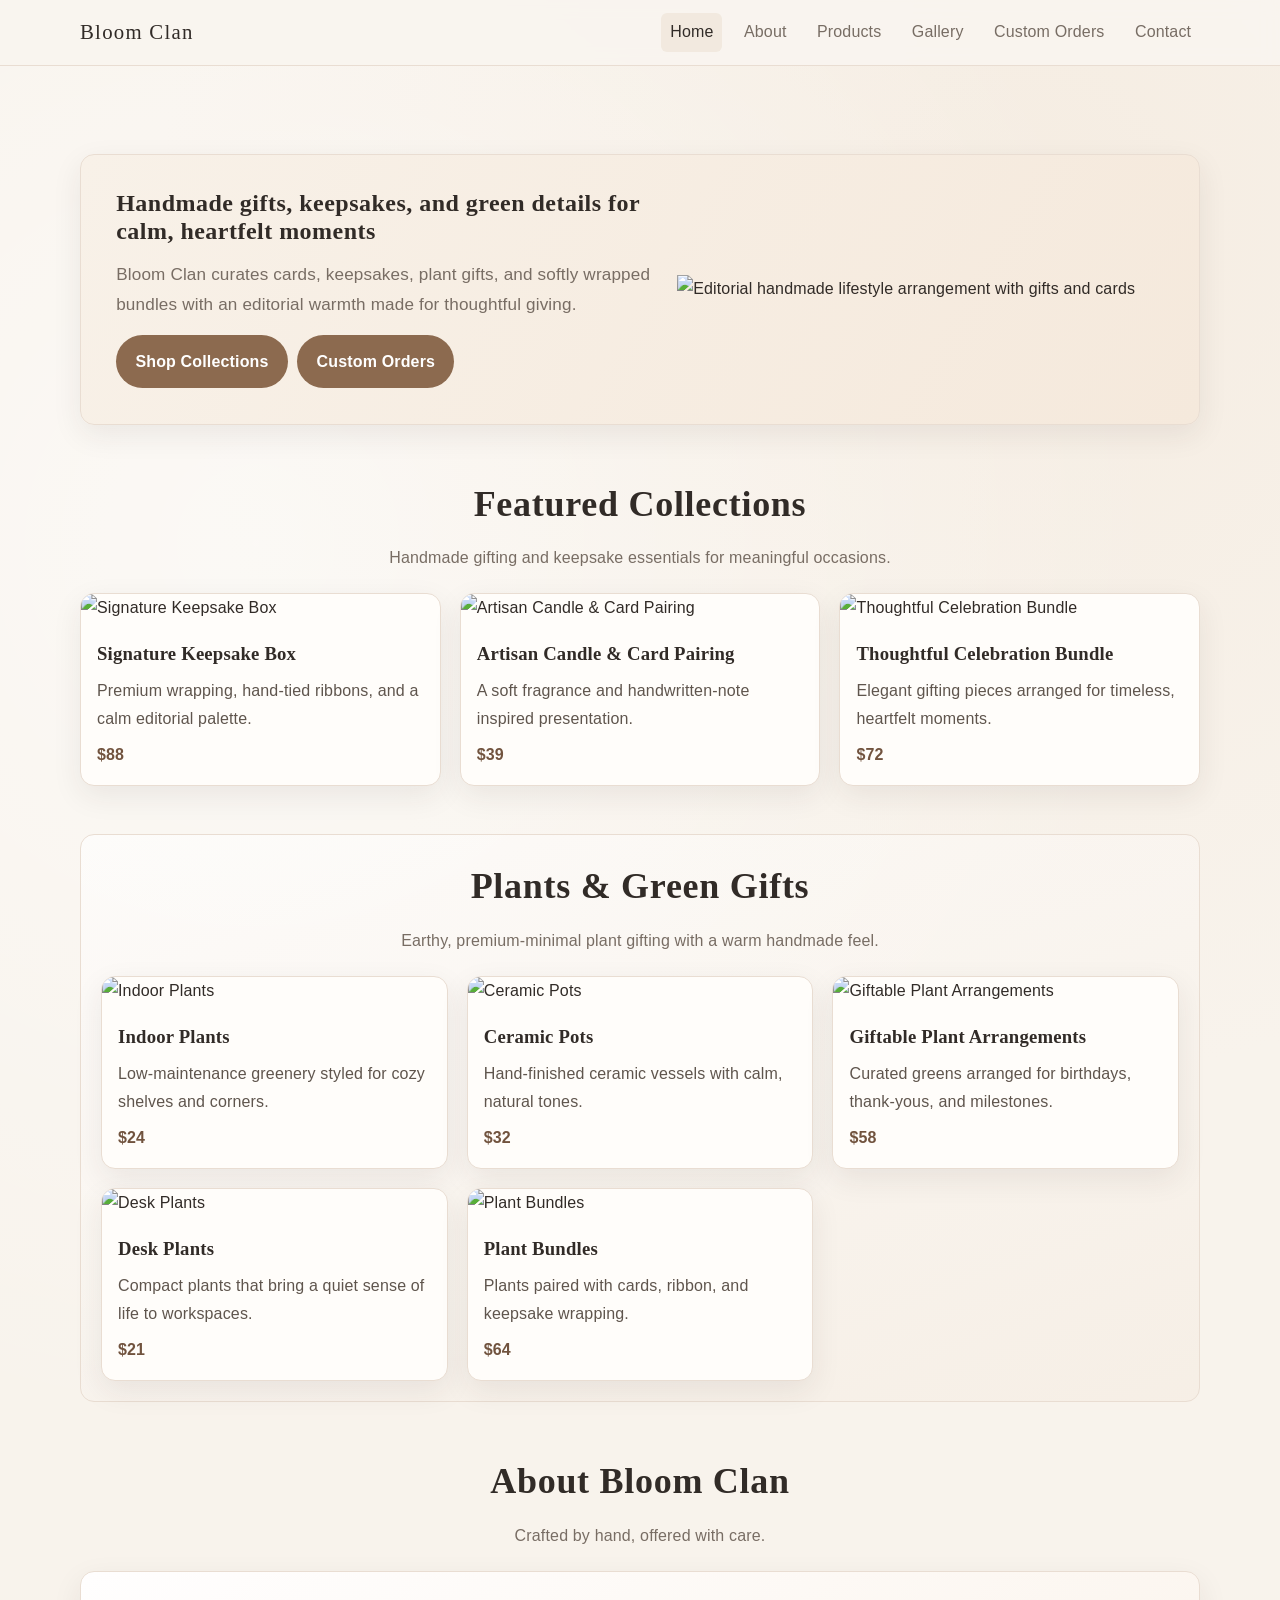
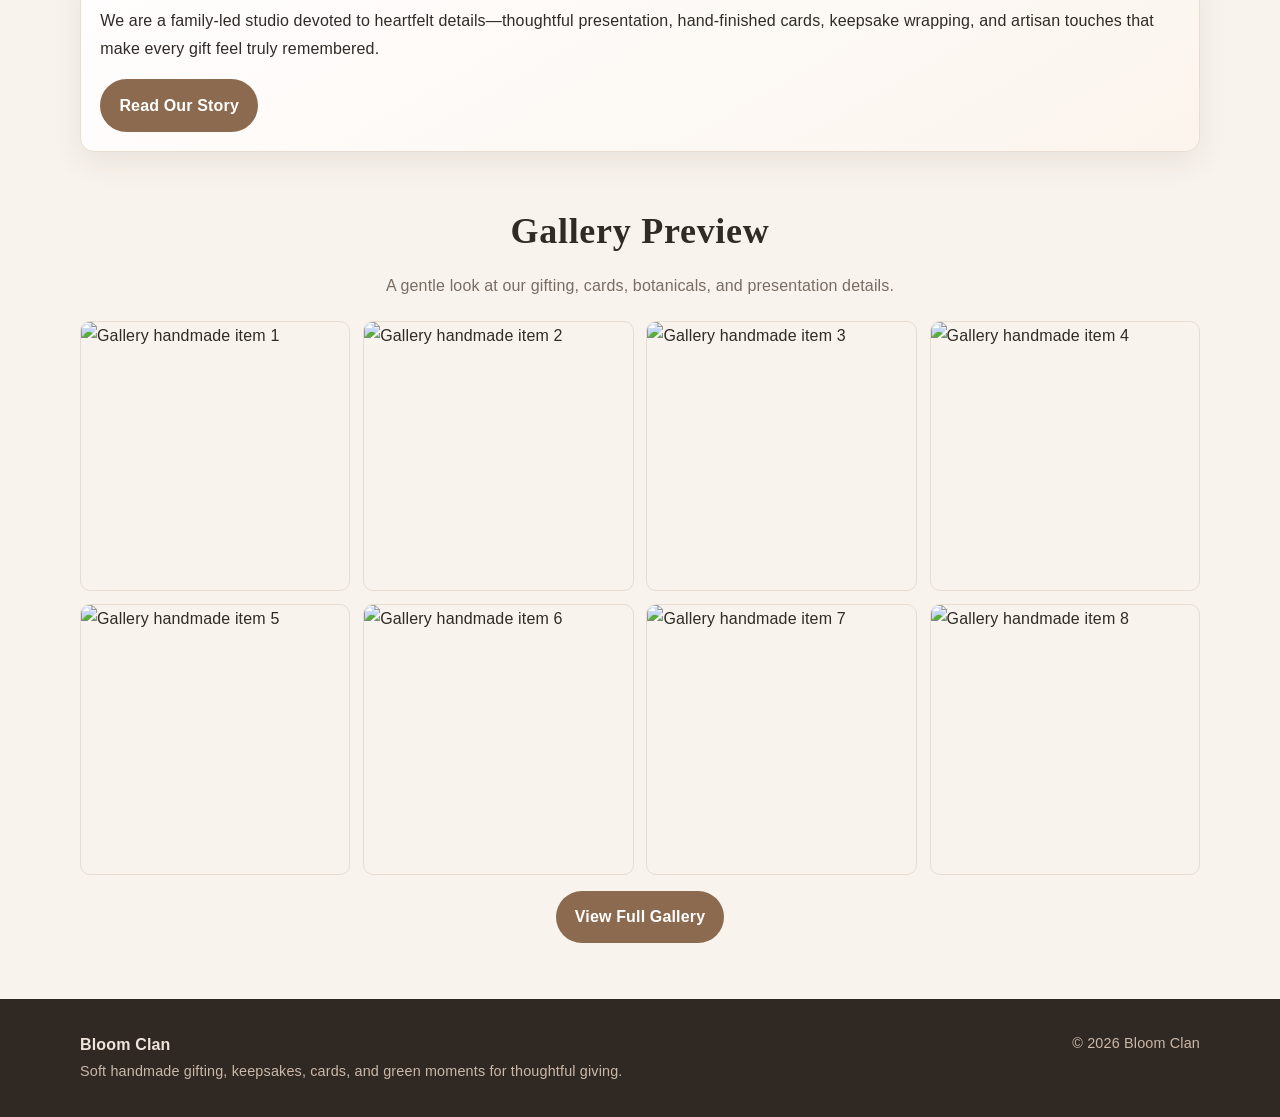
==== index.html @ ac4044b3 "Refresh Bloom Clan branding and plants sections across existing pages" ====
<!DOCTYPE html>
<html lang="en">
<head>
  <meta charset="UTF-8" />
  <meta name="viewport" content="width=device-width, initial-scale=1.0" />
  <title>Bloom Clan | Handmade Gifts, Keepsakes & Plants</title>
  <link rel="stylesheet" href="styles.css" />
</head>
<body>
  <main class="container">
    <section class="hero">
      <div class="hero-inner">
        <div>
          <h1>Handmade gifts, keepsakes, and green details for calm, heartfelt moments</h1>
          <p class="lead">Bloom Clan curates cards, keepsakes, plant gifts, and softly wrapped bundles with an editorial warmth made for thoughtful giving.</p>
          <div style="display:flex; gap:.6rem; flex-wrap:wrap; margin-top:1rem;" id="heroActions"></div>
        </div>
        <img src="https://images.unsplash.com/photo-1441986300917-64674bd600d8?auto=format&fit=crop&w=1200&q=80" alt="Editorial handmade lifestyle arrangement with gifts and cards" />
      </div>
    </section>

    <section>
      <div id="featuredTitle"></div>
      <div class="card-grid" id="featuredGrid"></div>
    </section>

    <section class="section-soft">
      <div id="plantsTitle"></div>
      <div class="card-grid" id="plantsGrid"></div>
    </section>

    <section>
      <div id="aboutTitle"></div>
      <article class="copy">
        <p>We are a family-led studio devoted to heartfelt details—thoughtful presentation, hand-finished cards, keepsake wrapping, and artisan touches that make every gift feel truly remembered.</p>
        <div style="margin-top:.8rem" id="aboutAction"></div>
      </article>
    </section>

    <section>
      <div id="galleryTitle"></div>
      <div id="galleryPreview"></div>
      <div style="margin-top:1rem; text-align:center;" id="galleryAction"></div>
    </section>
  </main>

  <script src="components.js"></script>
  <script>
    document.getElementById('heroActions').innerHTML =
      CTAButton('Shop Collections', 'products.html') + CTAButton('Custom Orders', 'custom-orders.html');

    document.getElementById('featuredTitle').innerHTML = SectionTitle(
      'Featured Collections',
      'Handmade gifting and keepsake essentials for meaningful occasions.'
    );

    const featured = [
      { image: 'https://picsum.photos/seed/featured1/600/460', name: 'Signature Keepsake Box', description: 'Premium wrapping, hand-tied ribbons, and a calm editorial palette.', price: '$88' },
      { image: 'https://picsum.photos/seed/featured2/600/460', name: 'Artisan Candle & Card Pairing', description: 'A soft fragrance and handwritten-note inspired presentation.', price: '$39' },
      { image: 'https://picsum.photos/seed/featured3/600/460', name: 'Thoughtful Celebration Bundle', description: 'Elegant gifting pieces arranged for timeless, heartfelt moments.', price: '$72' }
    ];
    document.getElementById('featuredGrid').innerHTML = featured.map(ProductCard).join('');

    document.getElementById('plantsTitle').innerHTML = SectionTitle(
      'Plants & Green Gifts',
      'Earthy, premium-minimal plant gifting with a warm handmade feel.'
    );
    const plants = [
      { image: 'https://picsum.photos/seed/plant1/600/460', name: 'Indoor Plants', description: 'Low-maintenance greenery styled for cozy shelves and corners.', price: '$24' },
      { image: 'https://picsum.photos/seed/plant2/600/460', name: 'Ceramic Pots', description: 'Hand-finished ceramic vessels with calm, natural tones.', price: '$32' },
      { image: 'https://picsum.photos/seed/plant3/600/460', name: 'Giftable Plant Arrangements', description: 'Curated greens arranged for birthdays, thank-yous, and milestones.', price: '$58' },
      { image: 'https://picsum.photos/seed/plant4/600/460', name: 'Desk Plants', description: 'Compact plants that bring a quiet sense of life to workspaces.', price: '$21' },
      { image: 'https://picsum.photos/seed/plant5/600/460', name: 'Plant Bundles', description: 'Plants paired with cards, ribbon, and keepsake wrapping.', price: '$64' }
    ];
    document.getElementById('plantsGrid').innerHTML = plants.map(ProductCard).join('');

    document.getElementById('aboutTitle').innerHTML = SectionTitle('About Bloom Clan', 'Crafted by hand, offered with care.');
    document.getElementById('aboutAction').innerHTML = CTAButton('Read Our Story', 'about.html');

    document.getElementById('galleryTitle').innerHTML = SectionTitle(
      'Gallery Preview',
      'A gentle look at our gifting, cards, botanicals, and presentation details.'
    );
    const previewImages = Array.from({ length: 8 }, (_, i) => `https://picsum.photos/seed/homegallery${i + 1}/600/600`);
    document.getElementById('galleryPreview').innerHTML = GalleryGrid(previewImages);
    document.getElementById('galleryAction').innerHTML = CTAButton('View Full Gallery', 'gallery.html');
  </script>
</body>
</html>
---- styles.css ----
:root {
  --bg: #f8f3ec;
  --surface: #fffdfa;
  --text: #312b27;
  --muted: #786d64;
  --accent: #8c6a4f;
  --accent-dark: #71533e;
  --border: #e9ddd2;
  --radius: 14px;
  --shadow: 0 10px 30px rgba(49, 43, 39, 0.08);
}

* { box-sizing: border-box; }
body {
  margin: 0;
  font-family: "Inter", "Segoe UI", sans-serif;
  letter-spacing: 0.01em;
  color: var(--text);
  background: radial-gradient(circle at 20% 20%, rgba(255,255,255,0.5), transparent 38%),
              radial-gradient(circle at 80% 8%, rgba(245,236,225,0.9), transparent 32%),
              var(--bg);
  line-height: 1.75;
}
img { max-width: 100%; display: block; }
a { color: inherit; text-decoration: none; }

.container {
  width: min(1120px, 92%);
  margin: 0 auto;
}

.site-header {
  position: sticky;
  top: 0;
  z-index: 20;
  backdrop-filter: blur(8px);
  background: rgba(249, 245, 239, 0.93);
  border-bottom: 1px solid var(--border);
}
.site-header .container { display:flex; align-items:center; justify-content:space-between; gap:1rem; padding:0.8rem 0; }
.brand { font-family: Georgia, "Times New Roman", serif; font-size:1.3rem; letter-spacing:0.06em; }
.menu-toggle { display:none; border:1px solid var(--border); background:var(--surface); padding:0.5rem 0.8rem; border-radius:8px; }
.nav-links { display:flex; gap:0.8rem; align-items:center; }
.nav-links a { padding:0.35rem 0.55rem; border-radius:6px; color:var(--muted); }
.nav-links a.active, .nav-links a:hover { color:var(--text); background:#f2e9df; }

main { padding: 2.5rem 0 3.5rem; }
.hero {
  background: linear-gradient(120deg, #f8f1e8, #f5e9dc);
  border: 1px solid var(--border);
  border-radius: var(--radius);
  overflow: hidden;
  box-shadow: var(--shadow);
}
.hero-inner { display:grid; grid-template-columns:1.1fr 1fr; gap:1.6rem; align-items:center; padding:2.2rem; }
.hero h1 { font-family: Georgia, serif; line-height:1.15; margin:0 0 .9rem; letter-spacing:.02em; }
.lead { color:var(--muted); font-size:1.07rem; margin:0; }

section { margin-top: 3rem; }
.section-title { text-align:center; margin: 0 0 1.3rem; }
.section-title h2 { font-family: Georgia, serif; margin:0; font-size:clamp(1.65rem, 3vw, 2.25rem); letter-spacing:.02em; }
.section-title p { margin:0.55rem auto 0; color:var(--muted); max-width: 720px; }

.cta-btn { display:inline-block; background:var(--accent); color:#fff; padding:0.78rem 1.2rem; border-radius:999px; font-weight:600; border:none; cursor:pointer; }
.cta-btn:hover { background:var(--accent-dark); }

.card-grid { display:grid; grid-template-columns:repeat(3,minmax(0,1fr)); gap:1.2rem; }
.product-card { background:var(--surface); border:1px solid var(--border); border-radius:var(--radius); overflow:hidden; box-shadow:var(--shadow); }
.product-card .content { padding:1rem; }
.product-card h3 { margin:0 0 0.4rem; font-family:Georgia, serif; letter-spacing:.01em; }
.product-card p { margin:0; color:#5f554d; }
.price { margin-top:.5rem; color:var(--accent-dark); font-weight:700; }

.gallery-grid { display:grid; grid-template-columns:repeat(4,minmax(0,1fr)); gap:0.8rem; }
.gallery-grid img { border-radius:10px; aspect-ratio:1; object-fit:cover; border:1px solid var(--border); }


.section-soft {
  padding: 1.25rem;
  border-radius: var(--radius);
  background: linear-gradient(160deg, rgba(255,255,255,0.6), rgba(245,236,226,0.6));
  border: 1px solid var(--border);
}

.copy, .form-card {
  background: linear-gradient(150deg, rgba(255,255,255,.95), rgba(251,245,237,.95));
  padding:1.2rem;
  border-radius:var(--radius);
  border:1px solid var(--border);
  box-shadow:var(--shadow);
}
form { display:grid; gap:0.9rem; }
label { font-weight:600; font-size:0.95rem; }
input, textarea, select { width:100%; padding:0.7rem; margin-top:0.35rem; border:1px solid #d9cbc0; border-radius:8px; font:inherit; background:#fff; }
textarea { min-height:130px; resize:vertical; }

.site-footer { background:#302923; color:#efe4db; padding:2rem 0; }
.site-footer .container { display:flex; justify-content:space-between; gap:1rem; flex-wrap:wrap; }
.small { color:#ccb8a8; font-size:0.9rem; }

@media (max-width:900px){
  .hero-inner { grid-template-columns:1fr; }
  .card-grid { grid-template-columns:repeat(2,minmax(0,1fr)); }
  .gallery-grid { grid-template-columns:repeat(3,minmax(0,1fr)); }
}
@media (max-width:700px){
  .menu-toggle { display:block; }
  .nav-links { display:none; position:absolute; right:4%; top:58px; background:var(--surface); border:1px solid var(--border); border-radius:12px; box-shadow:var(--shadow); padding:0.6rem; flex-direction:column; align-items:stretch; }
  .nav-links.show { display:flex; }
  .card-grid { grid-template-columns:1fr; }
  .gallery-grid { grid-template-columns:repeat(2,minmax(0,1fr)); }
}
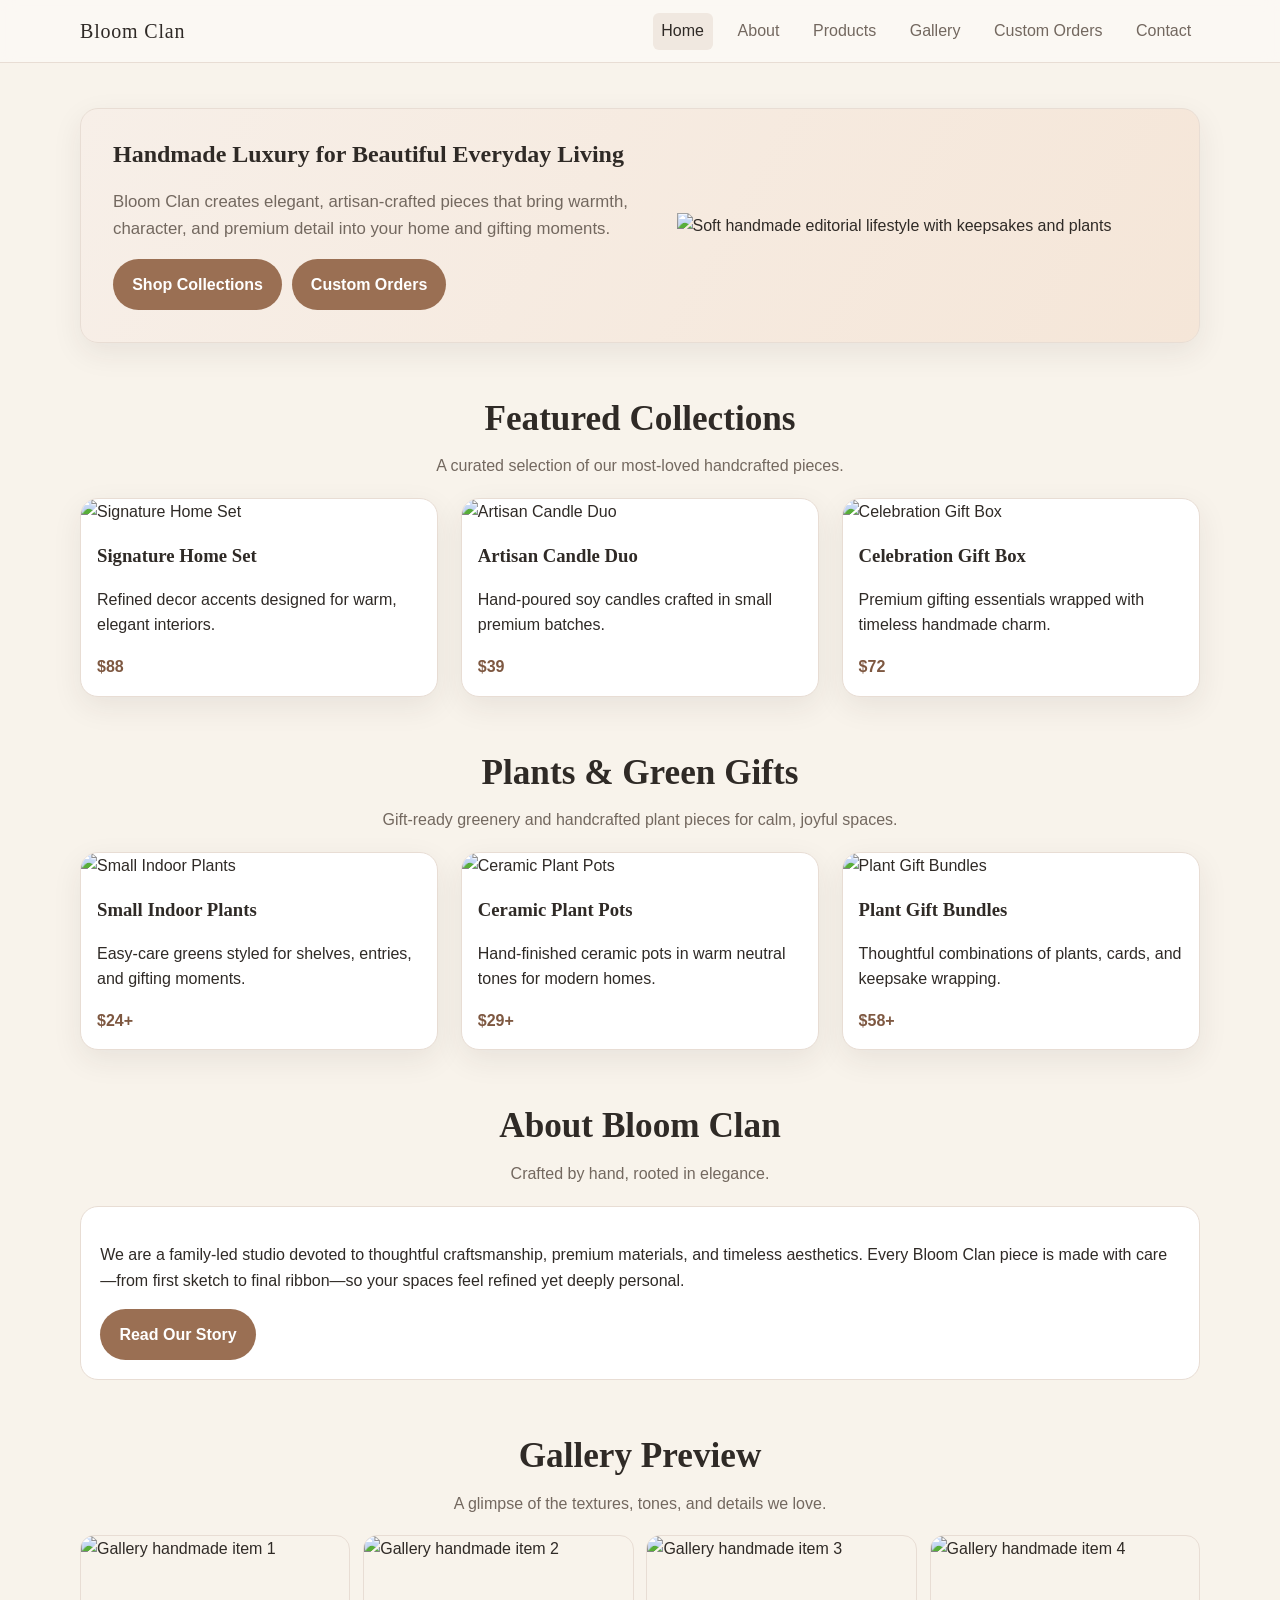
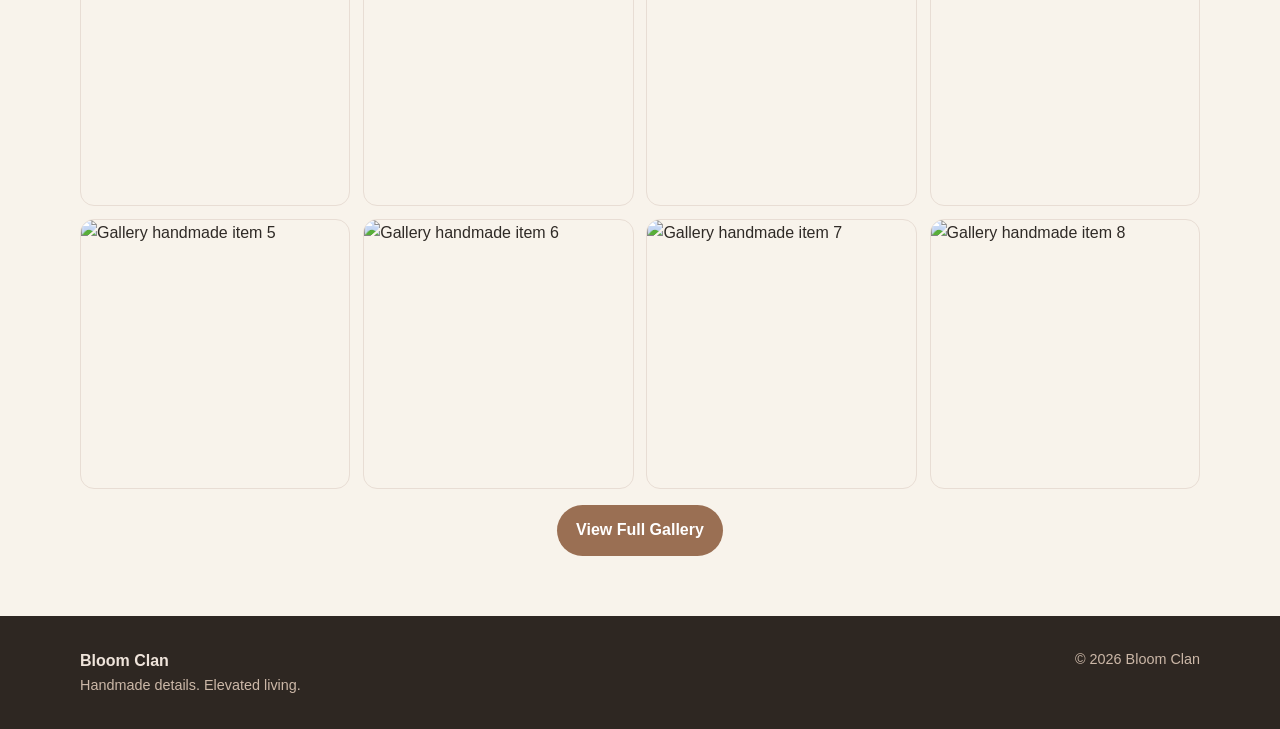
==== commit 1b9b9e74: "Refresh Bloom Clan pages and add plants gift collections" ====
--- a/index.html
+++ b/index.html
@@ -3,7 +3,7 @@
 <head>
   <meta charset="UTF-8" />
   <meta name="viewport" content="width=device-width, initial-scale=1.0" />
-  <title>Bloom Clan | Handmade Gifts, Keepsakes & Plants</title>
+  <title>Bloom Clan | Handmade Premium Collections</title>
   <link rel="stylesheet" href="styles.css" />
 </head>
 <body>
@@ -11,11 +11,11 @@
     <section class="hero">
       <div class="hero-inner">
         <div>
-          <h1>Handmade gifts, keepsakes, and green details for calm, heartfelt moments</h1>
-          <p class="lead">Bloom Clan curates cards, keepsakes, plant gifts, and softly wrapped bundles with an editorial warmth made for thoughtful giving.</p>
+          <h1>Handmade Luxury for Beautiful Everyday Living</h1>
+          <p class="lead">Bloom Clan creates elegant, artisan-crafted pieces that bring warmth, character, and premium detail into your home and gifting moments.</p>
           <div style="display:flex; gap:.6rem; flex-wrap:wrap; margin-top:1rem;" id="heroActions"></div>
         </div>
-        <img src="https://images.unsplash.com/photo-1441986300917-64674bd600d8?auto=format&fit=crop&w=1200&q=80" alt="Editorial handmade lifestyle arrangement with gifts and cards" />
+        <img src="https://picsum.photos/seed/editorial-lifestyle-studio/900/700" alt="Soft handmade editorial lifestyle with keepsakes and plants" />
       </div>
     </section>
 
@@ -24,7 +24,7 @@
       <div class="card-grid" id="featuredGrid"></div>
     </section>
 
-    <section class="section-soft">
+    <section>
       <div id="plantsTitle"></div>
       <div class="card-grid" id="plantsGrid"></div>
     </section>
@@ -32,7 +32,7 @@
     <section>
       <div id="aboutTitle"></div>
       <article class="copy">
-        <p>We are a family-led studio devoted to heartfelt details—thoughtful presentation, hand-finished cards, keepsake wrapping, and artisan touches that make every gift feel truly remembered.</p>
+        <p>We are a family-led studio devoted to thoughtful craftsmanship, premium materials, and timeless aesthetics. Every Bloom Clan piece is made with care—from first sketch to final ribbon—so your spaces feel refined yet deeply personal.</p>
         <div style="margin-top:.8rem" id="aboutAction"></div>
       </article>
     </section>
@@ -47,41 +47,44 @@
   <script src="components.js"></script>
   <script>
     document.getElementById('heroActions').innerHTML =
-      CTAButton('Shop Collections', 'products.html') + CTAButton('Custom Orders', 'custom-orders.html');
+      CTAButton('Shop Collections', 'products.html') +
+      CTAButton('Custom Orders', 'custom-orders.html');
 
     document.getElementById('featuredTitle').innerHTML = SectionTitle(
       'Featured Collections',
-      'Handmade gifting and keepsake essentials for meaningful occasions.'
+      'A curated selection of our most-loved handcrafted pieces.'
     );
 
     const featured = [
-      { image: 'https://picsum.photos/seed/featured1/600/460', name: 'Signature Keepsake Box', description: 'Premium wrapping, hand-tied ribbons, and a calm editorial palette.', price: '$88' },
-      { image: 'https://picsum.photos/seed/featured2/600/460', name: 'Artisan Candle & Card Pairing', description: 'A soft fragrance and handwritten-note inspired presentation.', price: '$39' },
-      { image: 'https://picsum.photos/seed/featured3/600/460', name: 'Thoughtful Celebration Bundle', description: 'Elegant gifting pieces arranged for timeless, heartfelt moments.', price: '$72' }
+      { image: 'https://picsum.photos/seed/handmade-giftbox/600/460', name: 'Signature Home Set', description: 'Refined decor accents designed for warm, elegant interiors.', price: '$88' },
+      { image: 'https://picsum.photos/seed/soft-candles-editorial/600/460', name: 'Artisan Candle Duo', description: 'Hand-poured soy candles crafted in small premium batches.', price: '$39' },
+      { image: 'https://picsum.photos/seed/keepsake-paper-gift/600/460', name: 'Celebration Gift Box', description: 'Premium gifting essentials wrapped with timeless handmade charm.', price: '$72' }
     ];
     document.getElementById('featuredGrid').innerHTML = featured.map(ProductCard).join('');
 
     document.getElementById('plantsTitle').innerHTML = SectionTitle(
       'Plants & Green Gifts',
-      'Earthy, premium-minimal plant gifting with a warm handmade feel.'
+      'Gift-ready greenery and handcrafted plant pieces for calm, joyful spaces.'
     );
+
     const plants = [
-      { image: 'https://picsum.photos/seed/plant1/600/460', name: 'Indoor Plants', description: 'Low-maintenance greenery styled for cozy shelves and corners.', price: '$24' },
-      { image: 'https://picsum.photos/seed/plant2/600/460', name: 'Ceramic Pots', description: 'Hand-finished ceramic vessels with calm, natural tones.', price: '$32' },
-      { image: 'https://picsum.photos/seed/plant3/600/460', name: 'Giftable Plant Arrangements', description: 'Curated greens arranged for birthdays, thank-yous, and milestones.', price: '$58' },
-      { image: 'https://picsum.photos/seed/plant4/600/460', name: 'Desk Plants', description: 'Compact plants that bring a quiet sense of life to workspaces.', price: '$21' },
-      { image: 'https://picsum.photos/seed/plant5/600/460', name: 'Plant Bundles', description: 'Plants paired with cards, ribbon, and keepsake wrapping.', price: '$64' }
+      { image: 'https://picsum.photos/seed/small-indoor-plants/600/460', name: 'Small Indoor Plants', description: 'Easy-care greens styled for shelves, entries, and gifting moments.', price: '$24+' },
+      { image: 'https://picsum.photos/seed/ceramic-plant-pots/600/460', name: 'Ceramic Plant Pots', description: 'Hand-finished ceramic pots in warm neutral tones for modern homes.', price: '$29+' },
+      { image: 'https://picsum.photos/seed/plant-gift-bundles/600/460', name: 'Plant Gift Bundles', description: 'Thoughtful combinations of plants, cards, and keepsake wrapping.', price: '$58+' }
     ];
     document.getElementById('plantsGrid').innerHTML = plants.map(ProductCard).join('');
 
-    document.getElementById('aboutTitle').innerHTML = SectionTitle('About Bloom Clan', 'Crafted by hand, offered with care.');
+    document.getElementById('aboutTitle').innerHTML = SectionTitle(
+      'About Bloom Clan',
+      'Crafted by hand, rooted in elegance.'
+    );
     document.getElementById('aboutAction').innerHTML = CTAButton('Read Our Story', 'about.html');
 
     document.getElementById('galleryTitle').innerHTML = SectionTitle(
       'Gallery Preview',
-      'A gentle look at our gifting, cards, botanicals, and presentation details.'
+      'A glimpse of the textures, tones, and details we love.'
     );
-    const previewImages = Array.from({ length: 8 }, (_, i) => `https://picsum.photos/seed/homegallery${i + 1}/600/600`);
+    const previewImages = Array.from({ length: 8 }, (_, i) => `https://picsum.photos/seed/handmadeeditorial${i + 1}/600/600`);
     document.getElementById('galleryPreview').innerHTML = GalleryGrid(previewImages);
     document.getElementById('galleryAction').innerHTML = CTAButton('View Full Gallery', 'gallery.html');
   </script>
--- a/styles.css
+++ b/styles.css
@@ -1,25 +1,22 @@
 :root {
-  --bg: #f8f3ec;
-  --surface: #fffdfa;
-  --text: #312b27;
-  --muted: #786d64;
-  --accent: #8c6a4f;
-  --accent-dark: #71533e;
-  --border: #e9ddd2;
-  --radius: 14px;
-  --shadow: 0 10px 30px rgba(49, 43, 39, 0.08);
+  --bg: #f8f3eb;
+  --surface: #fff;
+  --text: #2f2a26;
+  --muted: #73685f;
+  --accent: #9a6f53;
+  --accent-dark: #7e5841;
+  --border: #e8ddd4;
+  --radius: 18px;
+  --shadow: 0 10px 30px rgba(47, 42, 38, 0.08);
 }
 
 * { box-sizing: border-box; }
 body {
   margin: 0;
   font-family: "Inter", "Segoe UI", sans-serif;
-  letter-spacing: 0.01em;
   color: var(--text);
-  background: radial-gradient(circle at 20% 20%, rgba(255,255,255,0.5), transparent 38%),
-              radial-gradient(circle at 80% 8%, rgba(245,236,225,0.9), transparent 32%),
-              var(--bg);
-  line-height: 1.75;
+  background: var(--bg);
+  line-height: 1.6;
 }
 img { max-width: 100%; display: block; }
 a { color: inherit; text-decoration: none; }
@@ -34,79 +31,171 @@
   top: 0;
   z-index: 20;
   backdrop-filter: blur(8px);
-  background: rgba(249, 245, 239, 0.93);
+  background: rgba(251, 248, 244, 0.93);
   border-bottom: 1px solid var(--border);
 }
-.site-header .container { display:flex; align-items:center; justify-content:space-between; gap:1rem; padding:0.8rem 0; }
-.brand { font-family: Georgia, "Times New Roman", serif; font-size:1.3rem; letter-spacing:0.06em; }
-.menu-toggle { display:none; border:1px solid var(--border); background:var(--surface); padding:0.5rem 0.8rem; border-radius:8px; }
-.nav-links { display:flex; gap:0.8rem; align-items:center; }
-.nav-links a { padding:0.35rem 0.55rem; border-radius:6px; color:var(--muted); }
-.nav-links a.active, .nav-links a:hover { color:var(--text); background:#f2e9df; }
-
-main { padding: 2.5rem 0 3.5rem; }
+.site-header .container {
+  display: flex;
+  align-items: center;
+  justify-content: space-between;
+  gap: 1rem;
+  padding: 0.8rem 0;
+}
+.brand {
+  font-family: Georgia, "Times New Roman", serif;
+  font-size: 1.25rem;
+  letter-spacing: 0.04em;
+}
+.menu-toggle {
+  display: none;
+  border: 1px solid var(--border);
+  background: var(--surface);
+  padding: 0.5rem 0.8rem;
+  border-radius: 8px;
+}
+.nav-links {
+  display: flex;
+  gap: 1rem;
+  align-items: center;
+}
+.nav-links a {
+  padding: 0.35rem 0.55rem;
+  border-radius: 6px;
+  color: var(--muted);
+}
+.nav-links a.active,
+.nav-links a:hover { color: var(--text); background: #f0e8e0; }
+
+main { padding: 2.8rem 0 3.8rem; }
 .hero {
-  background: linear-gradient(120deg, #f8f1e8, #f5e9dc);
+  background: linear-gradient(120deg, #f7efe8, #f5e6d8);
   border: 1px solid var(--border);
   border-radius: var(--radius);
   overflow: hidden;
   box-shadow: var(--shadow);
 }
-.hero-inner { display:grid; grid-template-columns:1.1fr 1fr; gap:1.6rem; align-items:center; padding:2.2rem; }
-.hero h1 { font-family: Georgia, serif; line-height:1.15; margin:0 0 .9rem; letter-spacing:.02em; }
-.lead { color:var(--muted); font-size:1.07rem; margin:0; }
-
-section { margin-top: 3rem; }
-.section-title { text-align:center; margin: 0 0 1.3rem; }
-.section-title h2 { font-family: Georgia, serif; margin:0; font-size:clamp(1.65rem, 3vw, 2.25rem); letter-spacing:.02em; }
-.section-title p { margin:0.55rem auto 0; color:var(--muted); max-width: 720px; }
-
-.cta-btn { display:inline-block; background:var(--accent); color:#fff; padding:0.78rem 1.2rem; border-radius:999px; font-weight:600; border:none; cursor:pointer; }
-.cta-btn:hover { background:var(--accent-dark); }
-
-.card-grid { display:grid; grid-template-columns:repeat(3,minmax(0,1fr)); gap:1.2rem; }
-.product-card { background:var(--surface); border:1px solid var(--border); border-radius:var(--radius); overflow:hidden; box-shadow:var(--shadow); }
-.product-card .content { padding:1rem; }
-.product-card h3 { margin:0 0 0.4rem; font-family:Georgia, serif; letter-spacing:.01em; }
-.product-card p { margin:0; color:#5f554d; }
-.price { margin-top:.5rem; color:var(--accent-dark); font-weight:700; }
-
-.gallery-grid { display:grid; grid-template-columns:repeat(4,minmax(0,1fr)); gap:0.8rem; }
-.gallery-grid img { border-radius:10px; aspect-ratio:1; object-fit:cover; border:1px solid var(--border); }
-
-
-.section-soft {
-  padding: 1.25rem;
-  border-radius: var(--radius);
-  background: linear-gradient(160deg, rgba(255,255,255,0.6), rgba(245,236,226,0.6));
-  border: 1px solid var(--border);
-}
-
-.copy, .form-card {
-  background: linear-gradient(150deg, rgba(255,255,255,.95), rgba(251,245,237,.95));
-  padding:1.2rem;
-  border-radius:var(--radius);
-  border:1px solid var(--border);
-  box-shadow:var(--shadow);
-}
-form { display:grid; gap:0.9rem; }
-label { font-weight:600; font-size:0.95rem; }
-input, textarea, select { width:100%; padding:0.7rem; margin-top:0.35rem; border:1px solid #d9cbc0; border-radius:8px; font:inherit; background:#fff; }
-textarea { min-height:130px; resize:vertical; }
-
-.site-footer { background:#302923; color:#efe4db; padding:2rem 0; }
-.site-footer .container { display:flex; justify-content:space-between; gap:1rem; flex-wrap:wrap; }
-.small { color:#ccb8a8; font-size:0.9rem; }
-
-@media (max-width:900px){
-  .hero-inner { grid-template-columns:1fr; }
-  .card-grid { grid-template-columns:repeat(2,minmax(0,1fr)); }
-  .gallery-grid { grid-template-columns:repeat(3,minmax(0,1fr)); }
-}
-@media (max-width:700px){
-  .menu-toggle { display:block; }
-  .nav-links { display:none; position:absolute; right:4%; top:58px; background:var(--surface); border:1px solid var(--border); border-radius:12px; box-shadow:var(--shadow); padding:0.6rem; flex-direction:column; align-items:stretch; }
-  .nav-links.show { display:flex; }
-  .card-grid { grid-template-columns:1fr; }
-  .gallery-grid { grid-template-columns:repeat(2,minmax(0,1fr)); }
-}
+.hero-inner {
+  display: grid;
+  grid-template-columns: 1.1fr 1fr;
+  gap: 1.5rem;
+  align-items: center;
+  padding: 2rem;
+}
+.hero h1 { font-family: Georgia, serif; line-height: 1.15; margin-top: 0; }
+.lead { color: var(--muted); font-size: 1.05rem; }
+
+.section-title {
+  text-align: center;
+  margin: 3rem 0 1.2rem;
+}
+.section-title h2 {
+  font-family: Georgia, serif;
+  margin: 0;
+  font-size: clamp(1.6rem, 3vw, 2.2rem);
+}
+.section-title p { margin: 0.4rem 0 0; color: var(--muted); }
+
+.cta-btn {
+  display: inline-block;
+  background: var(--accent);
+  color: #fff;
+  padding: 0.78rem 1.2rem;
+  border-radius: 999px;
+  font-weight: 600;
+  border: none;
+  cursor: pointer;
+}
+.cta-btn:hover { background: var(--accent-dark); }
+
+.card-grid {
+  display: grid;
+  grid-template-columns: repeat(3, minmax(0, 1fr));
+  gap: 1.4rem;
+}
+.product-card {
+  background: var(--surface);
+  border: 1px solid var(--border);
+  border-radius: var(--radius);
+  overflow: hidden;
+  box-shadow: var(--shadow);
+}
+.product-card .content { padding: 1rem; }
+.product-card h3 { margin: 0 0 0.3rem; font-family: Georgia, serif; }
+.price { color: var(--accent-dark); font-weight: 700; }
+
+.gallery-grid {
+  display: grid;
+  grid-template-columns: repeat(4, minmax(0, 1fr));
+  gap: 0.8rem;
+}
+.gallery-grid img {
+  border-radius: 14px;
+  aspect-ratio: 1;
+  object-fit: cover;
+  border: 1px solid var(--border);
+}
+
+.copy {
+  background: var(--surface);
+  padding: 1.2rem;
+  border-radius: var(--radius);
+  border: 1px solid var(--border);
+}
+
+.form-card {
+  background: var(--surface);
+  border: 1px solid var(--border);
+  border-radius: var(--radius);
+  padding: 1.2rem;
+  box-shadow: var(--shadow);
+}
+form { display: grid; gap: 0.9rem; }
+label { font-weight: 600; font-size: 0.95rem; }
+input, textarea, select {
+  width: 100%;
+  padding: 0.7rem;
+  margin-top: 0.35rem;
+  border: 1px solid #d9cbc0;
+  border-radius: 8px;
+  font: inherit;
+  background: #fff;
+}
+textarea { min-height: 130px; resize: vertical; }
+
+.site-footer {
+  background: #2e2722;
+  color: #efe4db;
+  padding: 2rem 0;
+}
+.site-footer .container {
+  display: flex;
+  justify-content: space-between;
+  gap: 1rem;
+  flex-wrap: wrap;
+}
+.small { color: #ccb8a8; font-size: 0.9rem; }
+
+@media (max-width: 900px) {
+  .hero-inner { grid-template-columns: 1fr; }
+  .card-grid { grid-template-columns: repeat(2, minmax(0, 1fr)); }
+  .gallery-grid { grid-template-columns: repeat(3, minmax(0, 1fr)); }
+}
+@media (max-width: 700px) {
+  .menu-toggle { display: block; }
+  .nav-links {
+    display: none;
+    position: absolute;
+    right: 4%;
+    top: 58px;
+    background: var(--surface);
+    border: 1px solid var(--border);
+    border-radius: 12px;
+    box-shadow: var(--shadow);
+    padding: 0.6rem;
+    flex-direction: column;
+    align-items: stretch;
+  }
+  .nav-links.show { display: flex; }
+  .card-grid { grid-template-columns: 1fr; }
+  .gallery-grid { grid-template-columns: repeat(2, minmax(0, 1fr)); }
+}
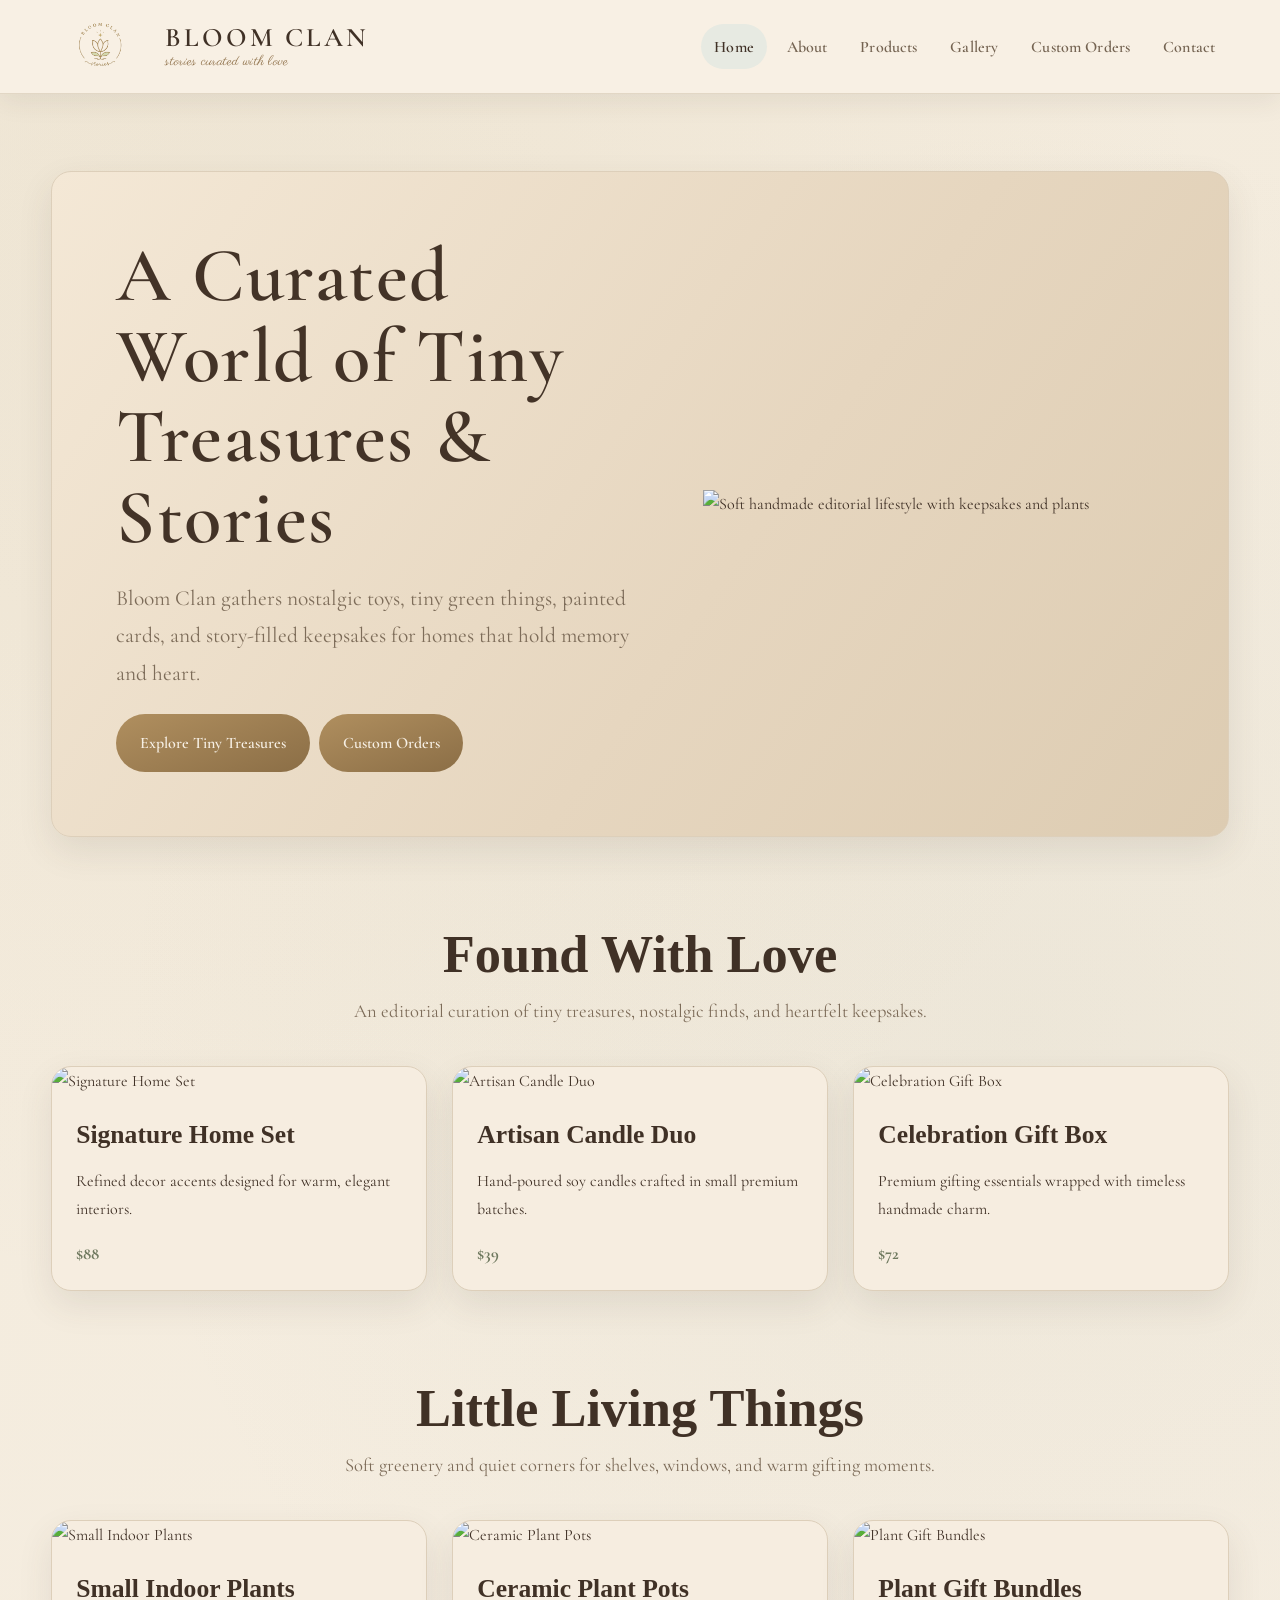
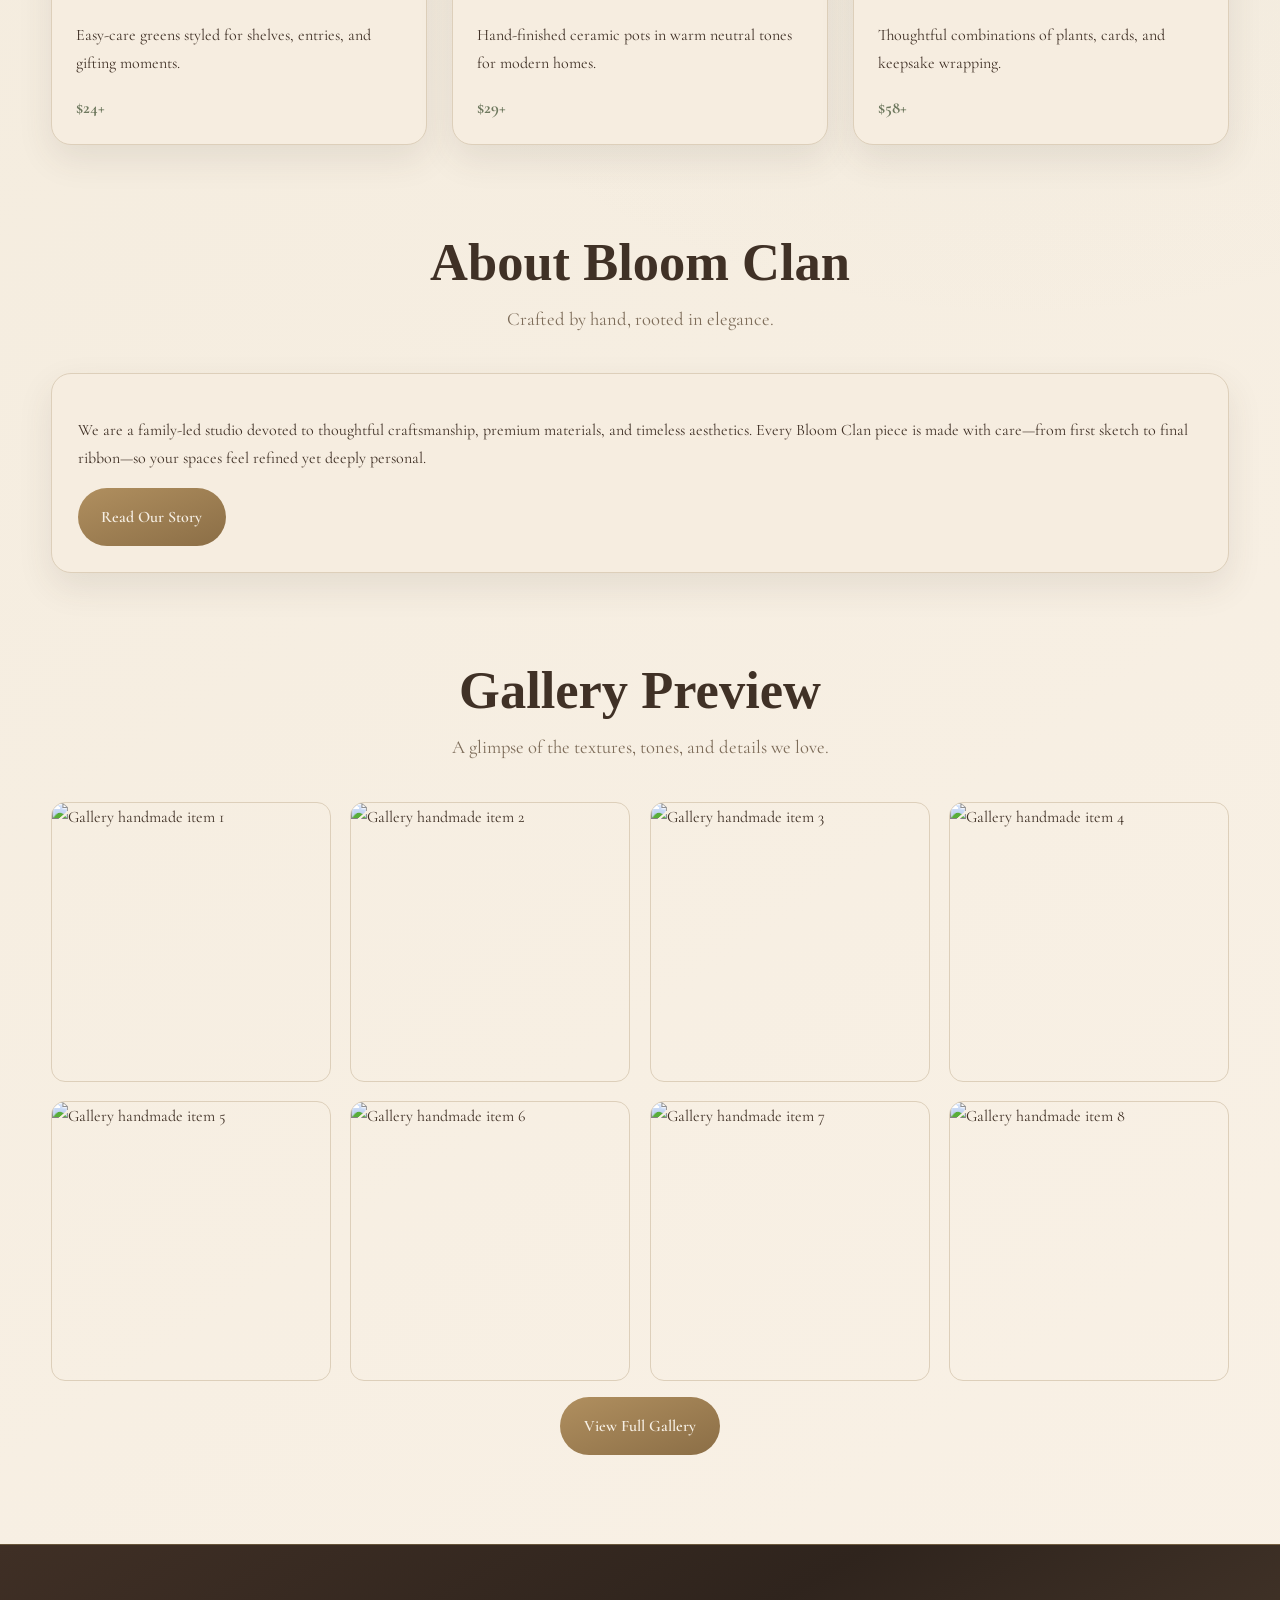
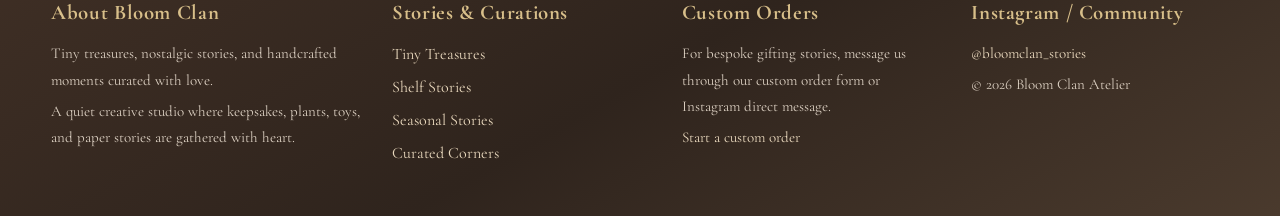
==== commit c369ebfc: "Elevate Bloom Clan into editorial storytelling atelier aesthetic" ====
--- a/index.html
+++ b/index.html
@@ -11,8 +11,8 @@
     <section class="hero">
       <div class="hero-inner">
         <div>
-          <h1>Handmade Luxury for Beautiful Everyday Living</h1>
-          <p class="lead">Bloom Clan creates elegant, artisan-crafted pieces that bring warmth, character, and premium detail into your home and gifting moments.</p>
+          <h1>A Curated World of Tiny Treasures & Stories</h1>
+          <p class="lead">Bloom Clan gathers nostalgic toys, tiny green things, painted cards, and story-filled keepsakes for homes that hold memory and heart.</p>
           <div style="display:flex; gap:.6rem; flex-wrap:wrap; margin-top:1rem;" id="heroActions"></div>
         </div>
         <img src="https://picsum.photos/seed/editorial-lifestyle-studio/900/700" alt="Soft handmade editorial lifestyle with keepsakes and plants" />
@@ -47,12 +47,12 @@
   <script src="components.js"></script>
   <script>
     document.getElementById('heroActions').innerHTML =
-      CTAButton('Shop Collections', 'products.html') +
+      CTAButton('Explore Tiny Treasures', 'products.html') +
       CTAButton('Custom Orders', 'custom-orders.html');
 
     document.getElementById('featuredTitle').innerHTML = SectionTitle(
-      'Featured Collections',
-      'A curated selection of our most-loved handcrafted pieces.'
+      'Found With Love',
+      'An editorial curation of tiny treasures, nostalgic finds, and heartfelt keepsakes.'
     );
 
     const featured = [
@@ -63,8 +63,8 @@
     document.getElementById('featuredGrid').innerHTML = featured.map(ProductCard).join('');
 
     document.getElementById('plantsTitle').innerHTML = SectionTitle(
-      'Plants & Green Gifts',
-      'Gift-ready greenery and handcrafted plant pieces for calm, joyful spaces.'
+      'Little Living Things',
+      'Soft greenery and quiet corners for shelves, windows, and warm gifting moments.'
     );
 
     const plants = [
--- a/styles.css
+++ b/styles.css
@@ -1,201 +1,266 @@
+@import url("https://fonts.googleapis.com/css2?family=Cormorant+Garamond:wght@500;600;700&family=Parisienne&display=swap");
+
 :root {
-  --bg: #f8f3eb;
-  --surface: #fff;
-  --text: #2f2a26;
-  --muted: #73685f;
-  --accent: #9a6f53;
-  --accent-dark: #7e5841;
-  --border: #e8ddd4;
-  --radius: 18px;
-  --shadow: 0 10px 30px rgba(47, 42, 38, 0.08);
+  --ivory: #f2eadb;
+  --warm-ivory: #f9f1e6;
+  --sage: #8b9875;
+  --sage-deep: #6f795f;
+  --beige: #dbc8ad;
+  --muted-gold: #a7834f;
+  --ink: #403126;
+  --muted-ink: #7d6c59;
+  --surface: #f6eddf;
+  --border: #ddcfba;
+  --radius: 20px;
+  --shadow: 0 14px 35px rgba(65, 56, 47, 0.1);
 }
 
 * { box-sizing: border-box; }
 body {
   margin: 0;
-  font-family: "Inter", "Segoe UI", sans-serif;
-  color: var(--text);
-  background: var(--bg);
-  line-height: 1.6;
+  font-family: "Cormorant Garamond", "Times New Roman", serif;
+  color: var(--ink);
+  line-height: 1.75;
+  background:
+    radial-gradient(circle at 20% 10%, rgba(181, 154, 99, 0.08), transparent 30%),
+    radial-gradient(circle at 80% 30%, rgba(143, 156, 135, 0.08), transparent 35%),
+    linear-gradient(145deg, var(--ivory), var(--warm-ivory));
 }
 img { max-width: 100%; display: block; }
 a { color: inherit; text-decoration: none; }
 
-.container {
-  width: min(1120px, 92%);
-  margin: 0 auto;
-}
+.container { width: min(1320px, 92%); margin: 0 auto; }
 
 .site-header {
   position: sticky;
   top: 0;
   z-index: 20;
-  backdrop-filter: blur(8px);
-  background: rgba(251, 248, 244, 0.93);
-  border-bottom: 1px solid var(--border);
-}
-.site-header .container {
+  backdrop-filter: blur(12px);
+  background: color-mix(in oklab, var(--warm-ivory) 90%, #f0e3d2);
+  border-bottom: 1px solid color-mix(in oklab, var(--border) 84%, #ffffff);
+  box-shadow: 0 8px 24px rgba(61, 49, 37, 0.08);
+}
+.header-inner {
   display: flex;
   align-items: center;
   justify-content: space-between;
-  gap: 1rem;
-  padding: 0.8rem 0;
+  gap: clamp(0.9rem, 1.8vw, 2rem);
+  padding: 0.85rem 0;
+  min-height: 84px;
 }
 .brand {
-  font-family: Georgia, "Times New Roman", serif;
-  font-size: 1.25rem;
-  letter-spacing: 0.04em;
-}
+  display: inline-flex;
+  align-items: center;
+  gap: clamp(0.55rem, 1.6vw, 0.95rem);
+  flex-shrink: 0;
+}
+
+.brand-logo-wrap {
+  height: 66px;
+  width: auto;
+  overflow: hidden;
+  display: inline-flex;
+  align-items: center;
+  justify-content: flex-start;
+  flex-shrink: 0;
+}
+.brand-logo {
+  height: 100%;
+  width: auto;
+  object-fit: contain;
+}
+.brand-logo-fallback {
+  width: 100%;
+  height: 100%;
+  align-items: center;
+  justify-content: center;
+  padding: 0.2rem;
+  text-align: center;
+  font-size: clamp(0.4rem, 0.55rem + 0.1vw, 0.5rem);
+  line-height: 1.1;
+  letter-spacing: 0.03em;
+  font-weight: 700;
+  color: var(--sage-deep);
+}
+.brand-text-wrap {
+  display: grid;
+  align-items: center;
+  line-height: 1.05;
+}
+.brand-name {
+  font-family: "Cormorant Garamond", "Times New Roman", serif;
+  font-size: clamp(1.22rem, 1.34rem + 0.42vw, 1.75rem);
+  letter-spacing: 0.11em;
+  text-transform: uppercase;
+  font-weight: 600;
+}
+.brand-tagline {
+  font-family: "Parisienne", "Brush Script MT", cursive;
+  font-size: clamp(0.72rem, 0.75rem + 0.2vw, 0.9rem);
+  letter-spacing: 0.02em;
+  color: color-mix(in oklab, var(--muted-gold) 74%, var(--ink));
+  text-transform: none;
+  font-weight: 500;
+  margin-top: 0.1rem;
+}
+
 .menu-toggle {
   display: none;
   border: 1px solid var(--border);
-  background: var(--surface);
-  padding: 0.5rem 0.8rem;
-  border-radius: 8px;
-}
-.nav-links {
-  display: flex;
-  gap: 1rem;
-  align-items: center;
-}
+  background: color-mix(in oklab, var(--surface) 90%, var(--warm-ivory));
+  color: var(--ink);
+  padding: 0.55rem 0.9rem;
+  border-radius: 10px;
+}
+.nav-links { display: flex; gap: 0.35rem; align-items: center; }
 .nav-links a {
-  padding: 0.35rem 0.55rem;
-  border-radius: 6px;
-  color: var(--muted);
-}
-.nav-links a.active,
-.nav-links a:hover { color: var(--text); background: #f0e8e0; }
-
-main { padding: 2.8rem 0 3.8rem; }
+  padding: 0.55rem 0.85rem;
+  border-radius: 999px;
+  color: color-mix(in oklab, var(--muted-ink) 86%, var(--ink));
+  font-weight: 600;
+  letter-spacing: 0.01em;
+  transition: color 220ms ease, background-color 220ms ease, transform 220ms ease, box-shadow 220ms ease;
+}
+.nav-links a:hover,
+.nav-links a:focus-visible {
+  color: var(--ink);
+  background: color-mix(in oklab, var(--beige) 42%, white);
+  box-shadow: 0 5px 14px rgba(120, 99, 72, 0.12);
+  transform: translateY(-1px);
+}
+.nav-links a.active {
+  color: var(--ink);
+  background: color-mix(in oklab, var(--sage) 20%, white);
+}
+
+main { padding: 4.8rem 0 5.6rem; }
 .hero {
-  background: linear-gradient(120deg, #f7efe8, #f5e6d8);
+  background: linear-gradient(125deg, #f4e8d6, #e6d6bf 58%, #ddccb2);
   border: 1px solid var(--border);
   border-radius: var(--radius);
   overflow: hidden;
   box-shadow: var(--shadow);
 }
-.hero-inner {
-  display: grid;
-  grid-template-columns: 1.1fr 1fr;
-  gap: 1.5rem;
-  align-items: center;
-  padding: 2rem;
-}
-.hero h1 { font-family: Georgia, serif; line-height: 1.15; margin-top: 0; }
-.lead { color: var(--muted); font-size: 1.05rem; }
-
-.section-title {
-  text-align: center;
-  margin: 3rem 0 1.2rem;
-}
-.section-title h2 {
-  font-family: Georgia, serif;
+.hero-inner { display: grid; grid-template-columns: 1.16fr 1fr; gap: 3.25rem; align-items: center; padding: clamp(2.2rem, 5vw, 4.6rem); min-height: clamp(480px, 62vh, 720px); }
+.hero h1 {
+  color: color-mix(in oklab, var(--ink) 90%, #5a4433);
+  font-family: "Cormorant Garamond", "Times New Roman", serif;
+  font-weight: 600;
+  line-height: 1.05;
+  letter-spacing: 0.02em;
+  font-size: clamp(2.7rem, 6vw, 4.8rem);
   margin: 0;
-  font-size: clamp(1.6rem, 3vw, 2.2rem);
-}
-.section-title p { margin: 0.4rem 0 0; color: var(--muted); }
+}
+.lead { color: var(--muted-ink); font-size: clamp(1.08rem, 1.8vw, 1.34rem); max-width: 56ch; }
+
+.section-title { text-align: center; margin: 5.5rem 0 2.4rem; }
+.section-title h2 { font-family: Georgia, serif; margin: 0; font-size: clamp(2.1rem, 4.1vw, 3.35rem); line-height: 1.12; }
+.section-title p { margin: 0.7rem auto 0; color: var(--muted-ink); max-width: 70ch; font-size: clamp(1rem, 1.45vw, 1.2rem); }
 
 .cta-btn {
   display: inline-block;
-  background: var(--accent);
-  color: #fff;
-  padding: 0.78rem 1.2rem;
+  background: linear-gradient(160deg, #b08f5f, #8b6e46);
+  color: #f6efe4;
+  padding: 0.94rem 1.48rem;
   border-radius: 999px;
   font-weight: 600;
   border: none;
-  cursor: pointer;
-}
-.cta-btn:hover { background: var(--accent-dark); }
-
-.card-grid {
-  display: grid;
-  grid-template-columns: repeat(3, minmax(0, 1fr));
-  gap: 1.4rem;
-}
+  transition: transform 220ms ease, box-shadow 220ms ease, filter 220ms ease;
+}
+.cta-btn:hover,
+.cta-btn:focus-visible { transform: translateY(-2px); box-shadow: 0 10px 24px rgba(181, 154, 99, 0.3); filter: saturate(110%); }
+
+.card-grid { display: grid; grid-template-columns: repeat(3, minmax(0, 1fr)); gap: clamp(1.35rem, 2vw, 2.2rem); }
 .product-card {
-  background: var(--surface);
+  background: color-mix(in oklab, var(--surface) 90%, var(--warm-ivory));
   border: 1px solid var(--border);
   border-radius: var(--radius);
   overflow: hidden;
   box-shadow: var(--shadow);
-}
-.product-card .content { padding: 1rem; }
-.product-card h3 { margin: 0 0 0.3rem; font-family: Georgia, serif; }
-.price { color: var(--accent-dark); font-weight: 700; }
-
-.gallery-grid {
-  display: grid;
-  grid-template-columns: repeat(4, minmax(0, 1fr));
-  gap: 0.8rem;
-}
-.gallery-grid img {
-  border-radius: 14px;
-  aspect-ratio: 1;
-  object-fit: cover;
-  border: 1px solid var(--border);
-}
-
-.copy {
-  background: var(--surface);
-  padding: 1.2rem;
+  transition: transform 260ms ease, box-shadow 260ms ease;
+  height: 100%;
+}
+.product-card:hover { transform: translateY(-5px); box-shadow: 0 16px 34px rgba(65, 56, 47, 0.14); }
+.product-card .content { padding: 1.5rem 1.5rem 1.35rem; }
+.product-card h3 { margin: 0 0 0.5rem; font-family: Georgia, serif; font-size: clamp(1.28rem, 2vw, 1.6rem); line-height: 1.25; }
+.price { color: var(--sage-deep); font-weight: 700; font-size: 1.05rem; }
+
+.gallery-grid { display: grid; grid-template-columns: repeat(4, minmax(0, 1fr)); gap: 1.2rem; }
+.gallery-grid img { border-radius: 14px; aspect-ratio: 1; object-fit: cover; border: 1px solid var(--border); transition: transform 220ms ease; }
+.gallery-grid img:hover { transform: scale(1.02); }
+
+.copy, .form-card {
+  background: color-mix(in oklab, var(--surface) 90%, var(--warm-ivory));
+  padding: clamp(1.35rem, 2vw, 2rem);
   border-radius: var(--radius);
   border: 1px solid var(--border);
-}
-
-.form-card {
-  background: var(--surface);
-  border: 1px solid var(--border);
-  border-radius: var(--radius);
-  padding: 1.2rem;
   box-shadow: var(--shadow);
 }
-form { display: grid; gap: 0.9rem; }
-label { font-weight: 600; font-size: 0.95rem; }
+form { display: grid; gap: 1rem; }
+label { font-weight: 600; font-size: 0.98rem; }
 input, textarea, select {
   width: 100%;
-  padding: 0.7rem;
+  padding: 0.8rem;
   margin-top: 0.35rem;
-  border: 1px solid #d9cbc0;
-  border-radius: 8px;
+  border: 1px solid #dacdbd;
+  border-radius: 10px;
   font: inherit;
   background: #fff;
 }
 textarea { min-height: 130px; resize: vertical; }
 
 .site-footer {
-  background: #2e2722;
-  color: #efe4db;
-  padding: 2rem 0;
-}
-.site-footer .container {
-  display: flex;
-  justify-content: space-between;
-  gap: 1rem;
-  flex-wrap: wrap;
-}
-.small { color: #ccb8a8; font-size: 0.9rem; }
-
-@media (max-width: 900px) {
-  .hero-inner { grid-template-columns: 1fr; }
+  background: linear-gradient(150deg, #3f2f25, #2f241d 50%, #4a3a2d);
+  color: #f4e9dd;
+  padding: 3.1rem 0;
+  border-top: 1px solid rgba(181, 154, 99, 0.4);
+}
+.footer-grid { display: grid; grid-template-columns: 1.2fr 1fr 1fr 1fr; gap: 2rem; align-items: start; }
+.footer-logo { width: min(220px, 100%); height: auto; margin-bottom: 0.5rem; filter: saturate(75%) brightness(1.08); }
+.site-footer h3 { font-family: "Cormorant Garamond", serif; margin: 0 0 0.55rem; font-size: 1.3rem; color: #d8bf8a; letter-spacing: .03em; }
+.site-footer ul { list-style: none; margin: 0; padding: 0; display: grid; gap: 0.3rem; }
+.small { color: #dbcfc1; font-size: 0.94rem; margin: 0.3rem 0; }
+
+@media (max-width: 960px) {
+  .header-inner { min-height: 78px; }
+  .brand-logo-wrap { height: 56px; }
+  .brand-name { font-size: clamp(1.05rem, 2.9vw, 1.28rem); }
+  .brand-tagline { font-size: clamp(0.64rem, 1.8vw, 0.78rem); }
+  .hero-inner { grid-template-columns: 1fr; min-height: auto; gap: 2rem; padding: clamp(1.5rem, 6vw, 2.8rem); }
   .card-grid { grid-template-columns: repeat(2, minmax(0, 1fr)); }
   .gallery-grid { grid-template-columns: repeat(3, minmax(0, 1fr)); }
+  .footer-grid { grid-template-columns: 1fr 1fr; }
 }
 @media (max-width: 700px) {
-  .menu-toggle { display: block; }
+  .header-inner { min-height: 72px; padding: 0.7rem 0; }
+  .brand { gap: 0.55rem; }
+  .brand-logo-wrap { height: 50px; }
+  .brand-name { font-size: 1rem; letter-spacing: 0.05em; }
+  .brand-tagline { font-size: 0.62rem; }
+  .menu-toggle { display: block; margin-left: auto; }
   .nav-links {
     display: none;
     position: absolute;
     right: 4%;
-    top: 58px;
-    background: var(--surface);
+    top: calc(100% - 6px);
+    background: color-mix(in oklab, var(--surface) 90%, var(--warm-ivory));
     border: 1px solid var(--border);
-    border-radius: 12px;
+    border-radius: 14px;
     box-shadow: var(--shadow);
-    padding: 0.6rem;
+    padding: 0.5rem;
     flex-direction: column;
     align-items: stretch;
+    width: min(300px, 92vw);
   }
   .nav-links.show { display: flex; }
   .card-grid { grid-template-columns: 1fr; }
   .gallery-grid { grid-template-columns: repeat(2, minmax(0, 1fr)); }
-}
+  .footer-grid { grid-template-columns: 1fr; }
+  main { padding-top: 2.8rem; }
+  .hero h1 {
+  color: color-mix(in oklab, var(--ink) 90%, #5a4433); font-size: clamp(2.05rem, 10.2vw, 2.8rem); }
+  .section-title { margin-top: 4rem; }
+}
+
+.site-footer a{color:#ead9be; text-decoration:none; border-bottom:1px solid transparent; transition:border-color .2s,color .2s;}
+.site-footer a:hover,.site-footer a:focus-visible{color:#f5e8d0;border-color:rgba(245,232,208,.6);}
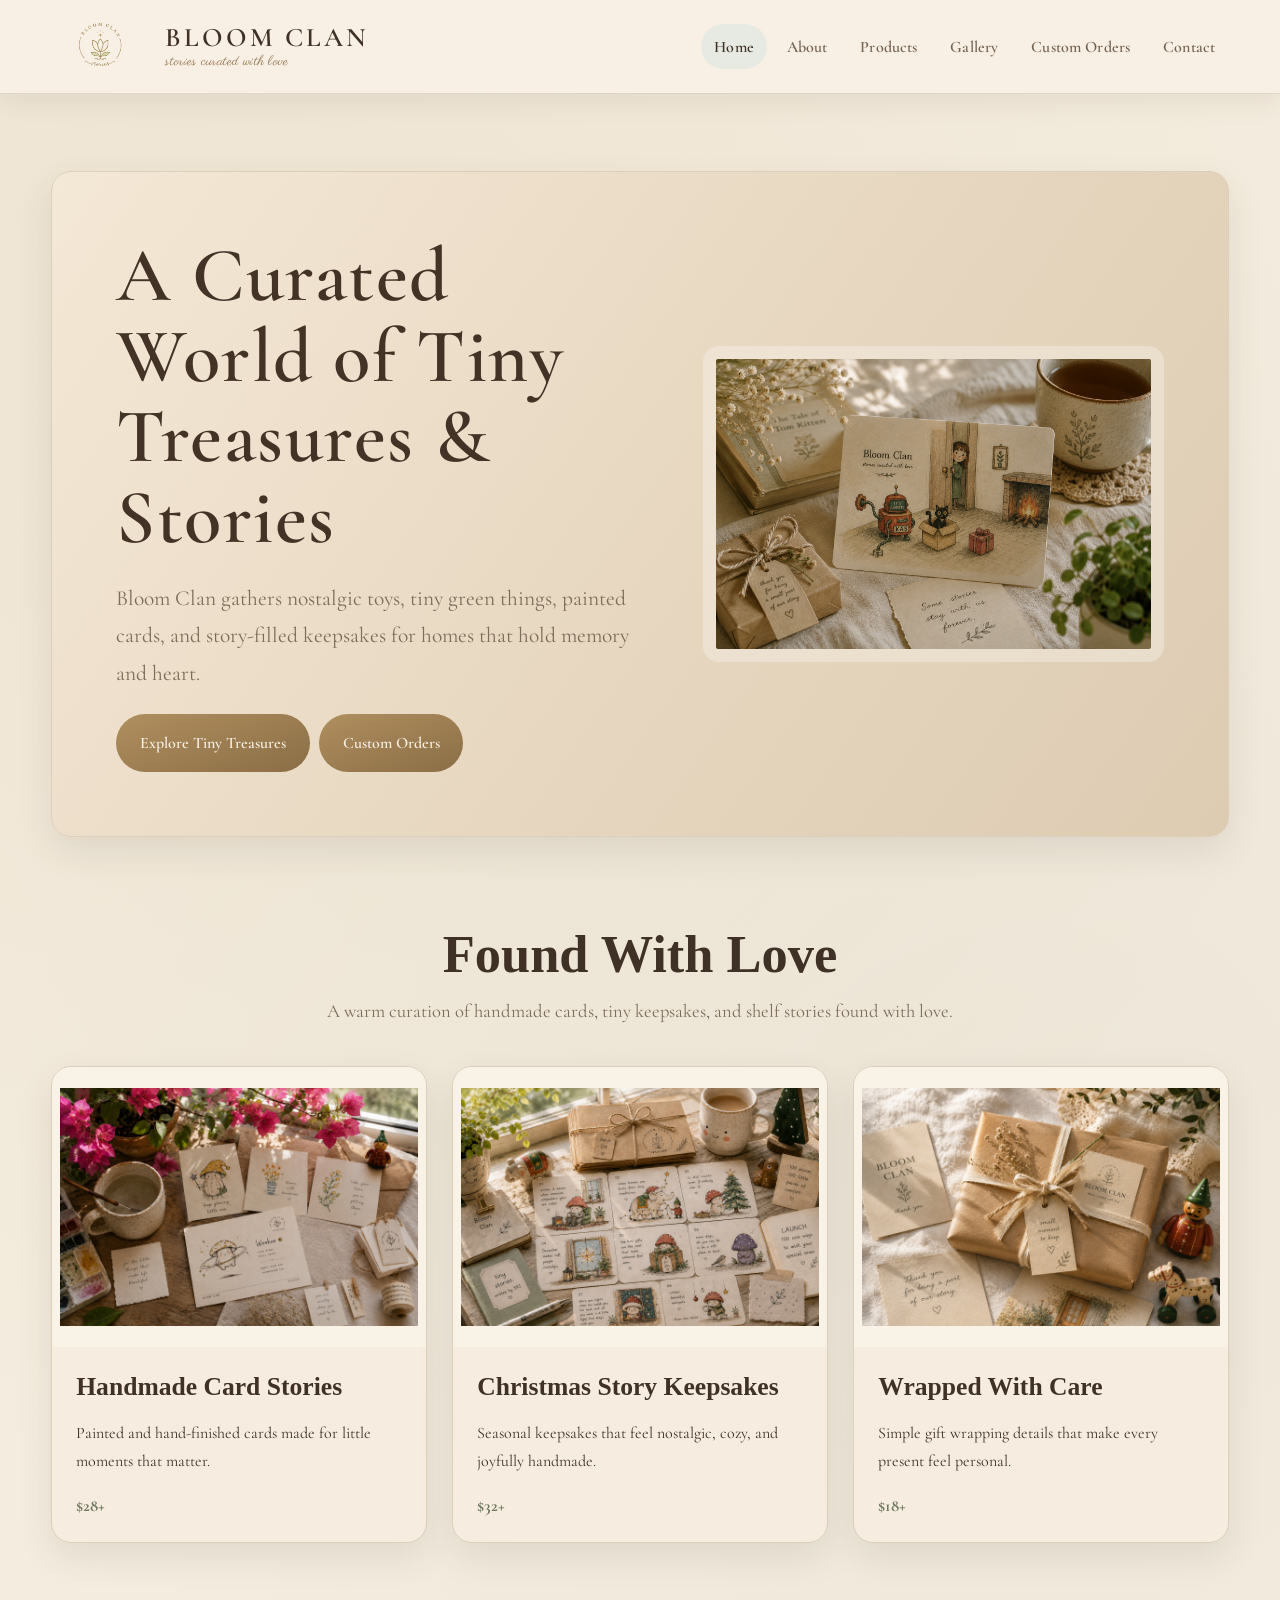
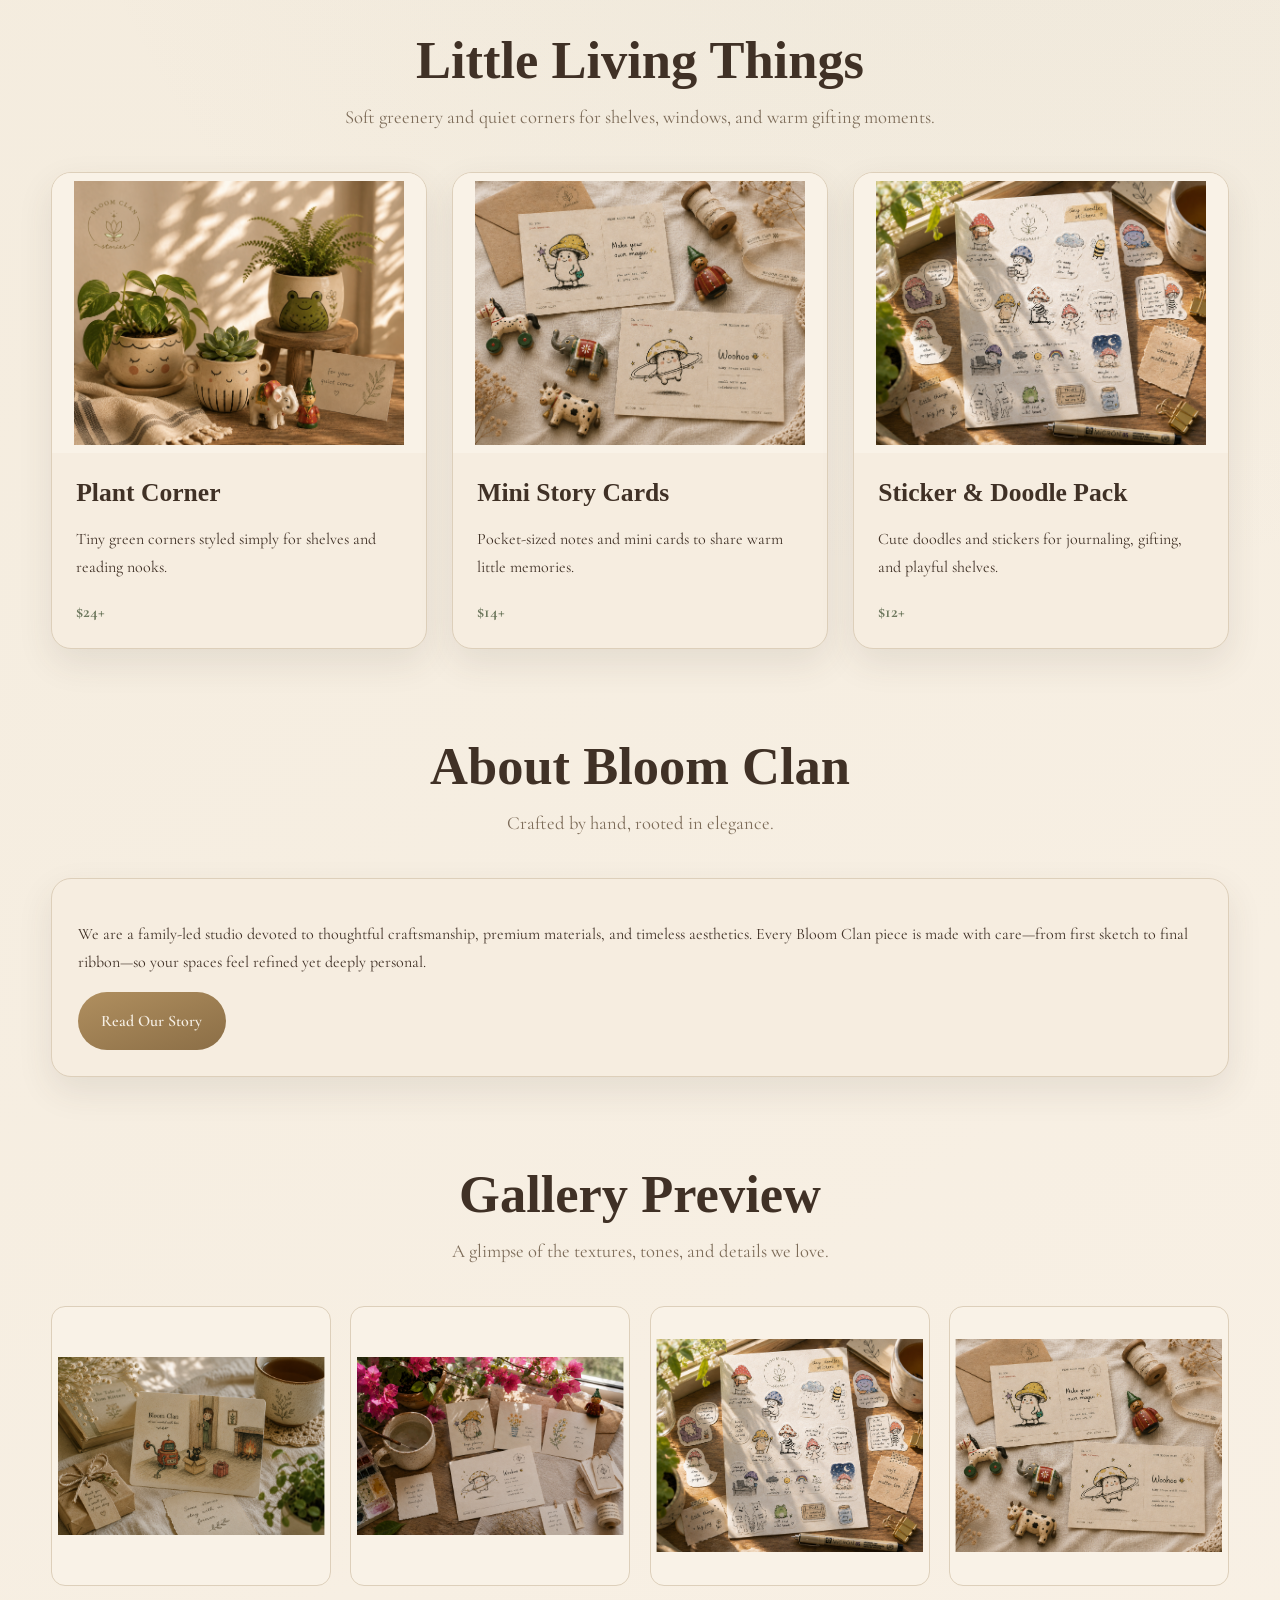
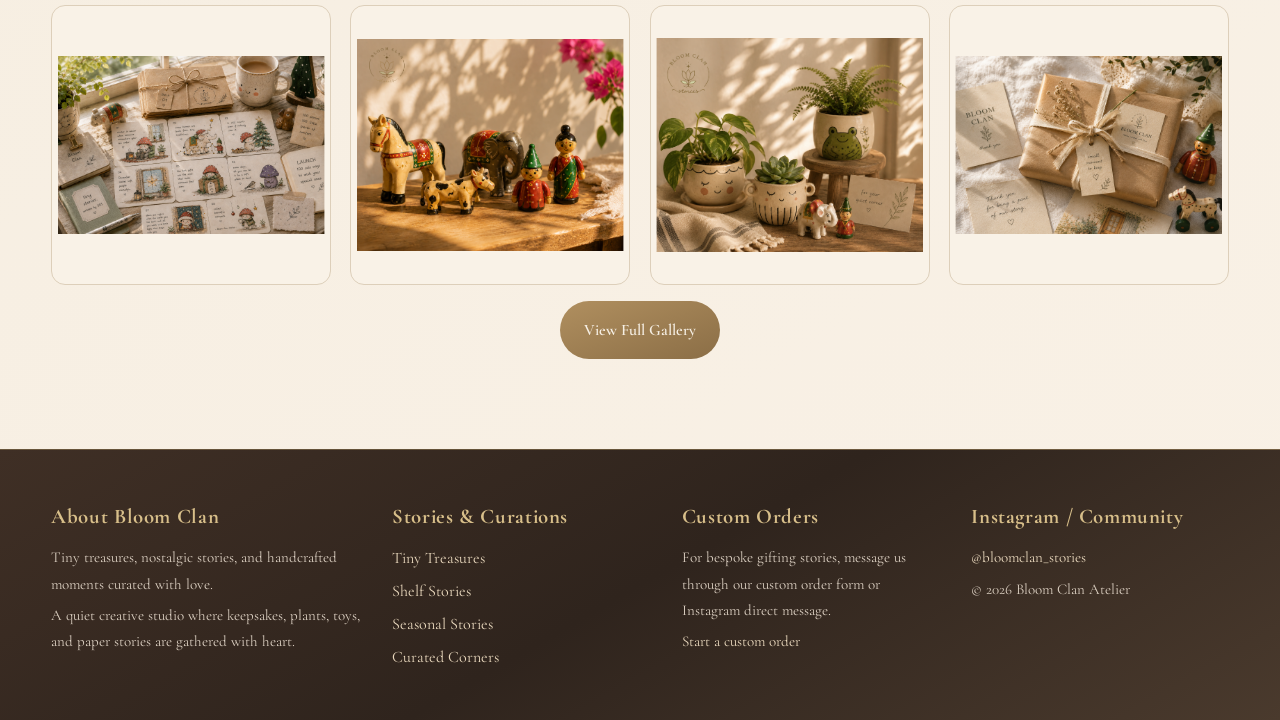
==== commit 7c1c6f7d: "Replace placeholder imagery with Bloom Clan assets sitewide" ====
--- a/index.html
+++ b/index.html
@@ -15,7 +15,7 @@
           <p class="lead">Bloom Clan gathers nostalgic toys, tiny green things, painted cards, and story-filled keepsakes for homes that hold memory and heart.</p>
           <div style="display:flex; gap:.6rem; flex-wrap:wrap; margin-top:1rem;" id="heroActions"></div>
         </div>
-        <img src="https://picsum.photos/seed/editorial-lifestyle-studio/900/700" alt="Soft handmade editorial lifestyle with keepsakes and plants" />
+        <img src="assets/images/hero-story-card.png" alt="Bloom Clan hero story card with handmade nostalgic keepsakes" />
       </div>
     </section>
 
@@ -52,13 +52,13 @@
 
     document.getElementById('featuredTitle').innerHTML = SectionTitle(
       'Found With Love',
-      'An editorial curation of tiny treasures, nostalgic finds, and heartfelt keepsakes.'
+      'A warm curation of handmade cards, tiny keepsakes, and shelf stories found with love.'
     );
 
     const featured = [
-      { image: 'https://picsum.photos/seed/handmade-giftbox/600/460', name: 'Signature Home Set', description: 'Refined decor accents designed for warm, elegant interiors.', price: '$88' },
-      { image: 'https://picsum.photos/seed/soft-candles-editorial/600/460', name: 'Artisan Candle Duo', description: 'Hand-poured soy candles crafted in small premium batches.', price: '$39' },
-      { image: 'https://picsum.photos/seed/keepsake-paper-gift/600/460', name: 'Celebration Gift Box', description: 'Premium gifting essentials wrapped with timeless handmade charm.', price: '$72' }
+      { image: 'assets/images/handmade-cards.png', name: 'Handmade Card Stories', description: 'Painted and hand-finished cards made for little moments that matter.', price: '$28+' },
+      { image: 'assets/images/christmas-stories.png', name: 'Christmas Story Keepsakes', description: 'Seasonal keepsakes that feel nostalgic, cozy, and joyfully handmade.', price: '$32+' },
+      { image: 'assets/images/gift-wrapping.png', name: 'Wrapped With Care', description: 'Simple gift wrapping details that make every present feel personal.', price: '$18+' }
     ];
     document.getElementById('featuredGrid').innerHTML = featured.map(ProductCard).join('');
 
@@ -68,9 +68,9 @@
     );
 
     const plants = [
-      { image: 'https://picsum.photos/seed/small-indoor-plants/600/460', name: 'Small Indoor Plants', description: 'Easy-care greens styled for shelves, entries, and gifting moments.', price: '$24+' },
-      { image: 'https://picsum.photos/seed/ceramic-plant-pots/600/460', name: 'Ceramic Plant Pots', description: 'Hand-finished ceramic pots in warm neutral tones for modern homes.', price: '$29+' },
-      { image: 'https://picsum.photos/seed/plant-gift-bundles/600/460', name: 'Plant Gift Bundles', description: 'Thoughtful combinations of plants, cards, and keepsake wrapping.', price: '$58+' }
+      { image: 'assets/images/plant corner.png', name: 'Plant Corner', description: 'Tiny green corners styled simply for shelves and reading nooks.', price: '$24+' },
+      { image: 'assets/images/mini-story-card.png', name: 'Mini Story Cards', description: 'Pocket-sized notes and mini cards to share warm little memories.', price: '$14+' },
+      { image: 'assets/images/stickers-doodles.png', name: 'Sticker & Doodle Pack', description: 'Cute doodles and stickers for journaling, gifting, and playful shelves.', price: '$12+' }
     ];
     document.getElementById('plantsGrid').innerHTML = plants.map(ProductCard).join('');
 
@@ -84,7 +84,16 @@
       'Gallery Preview',
       'A glimpse of the textures, tones, and details we love.'
     );
-    const previewImages = Array.from({ length: 8 }, (_, i) => `https://picsum.photos/seed/handmadeeditorial${i + 1}/600/600`);
+    const previewImages = [
+      'assets/images/hero-story-card.png',
+      'assets/images/handmade-cards.png',
+      'assets/images/stickers-doodles.png',
+      'assets/images/mini-story-card.png',
+      'assets/images/christmas-stories.png',
+      'assets/images/kondapalli-toys.png',
+      'assets/images/plant corner.png',
+      'assets/images/gift-wrapping.png'
+    ];
     document.getElementById('galleryPreview').innerHTML = GalleryGrid(previewImages);
     document.getElementById('galleryAction').innerHTML = CTAButton('View Full Gallery', 'gallery.html');
   </script>
--- a/styles.css
+++ b/styles.css
@@ -142,6 +142,7 @@
   box-shadow: var(--shadow);
 }
 .hero-inner { display: grid; grid-template-columns: 1.16fr 1fr; gap: 3.25rem; align-items: center; padding: clamp(2.2rem, 5vw, 4.6rem); min-height: clamp(480px, 62vh, 720px); }
+.hero-inner > img { width: 100%; max-height: clamp(320px, 56vh, 640px); object-fit: contain; object-position: center; border-radius: 16px; background: rgba(255,255,255,0.28); padding: clamp(0.4rem, 1vw, 0.8rem); }
 .hero h1 {
   color: color-mix(in oklab, var(--ink) 90%, #5a4433);
   font-family: "Cormorant Garamond", "Times New Roman", serif;
@@ -181,12 +182,13 @@
   height: 100%;
 }
 .product-card:hover { transform: translateY(-5px); box-shadow: 0 16px 34px rgba(65, 56, 47, 0.14); }
+.product-card img { width: 100%; aspect-ratio: 4 / 3; object-fit: contain; object-position: center; background: color-mix(in oklab, var(--warm-ivory) 94%, white); padding: 0.5rem; }
 .product-card .content { padding: 1.5rem 1.5rem 1.35rem; }
 .product-card h3 { margin: 0 0 0.5rem; font-family: Georgia, serif; font-size: clamp(1.28rem, 2vw, 1.6rem); line-height: 1.25; }
 .price { color: var(--sage-deep); font-weight: 700; font-size: 1.05rem; }
 
 .gallery-grid { display: grid; grid-template-columns: repeat(4, minmax(0, 1fr)); gap: 1.2rem; }
-.gallery-grid img { border-radius: 14px; aspect-ratio: 1; object-fit: cover; border: 1px solid var(--border); transition: transform 220ms ease; }
+.gallery-grid img { border-radius: 14px; aspect-ratio: 1; object-fit: contain; object-position: center; background: color-mix(in oklab, var(--warm-ivory) 94%, white); padding: 0.35rem; border: 1px solid var(--border); transition: transform 220ms ease; }
 .gallery-grid img:hover { transform: scale(1.02); }
 
 .copy, .form-card {
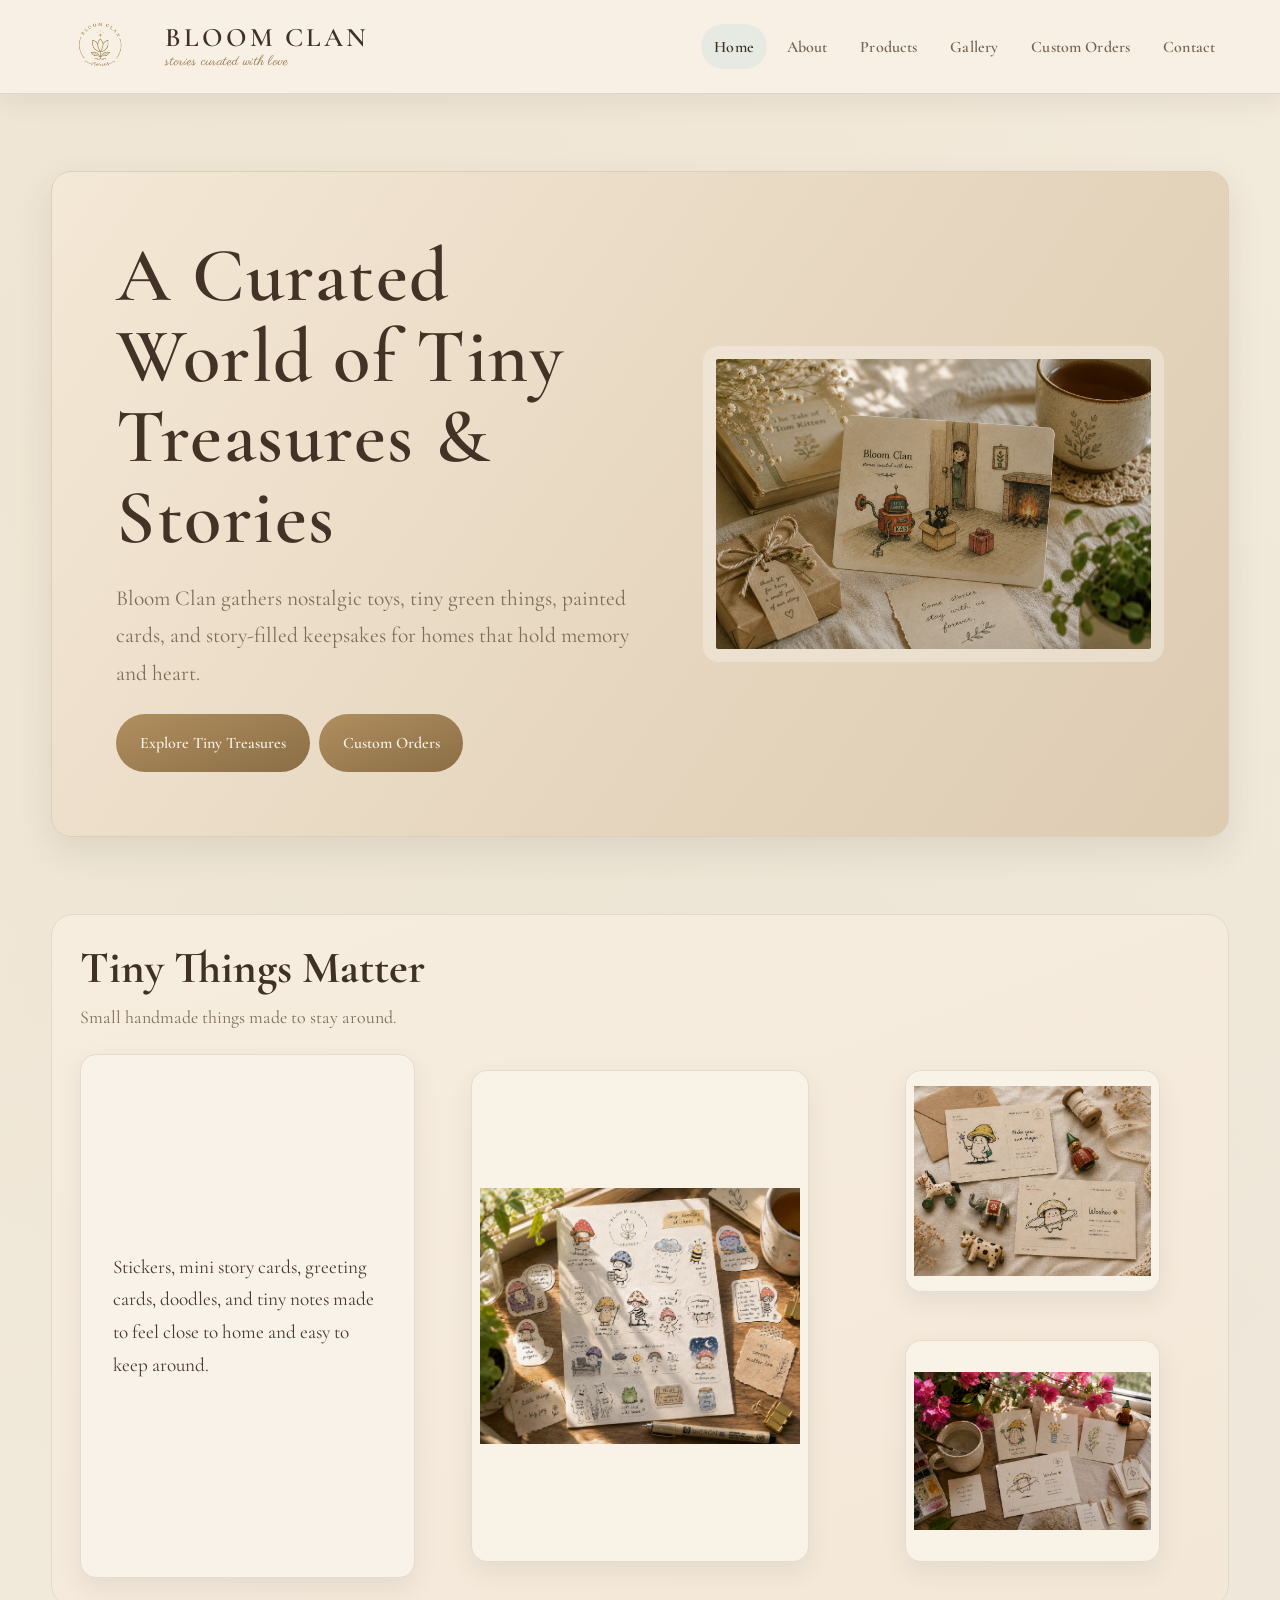
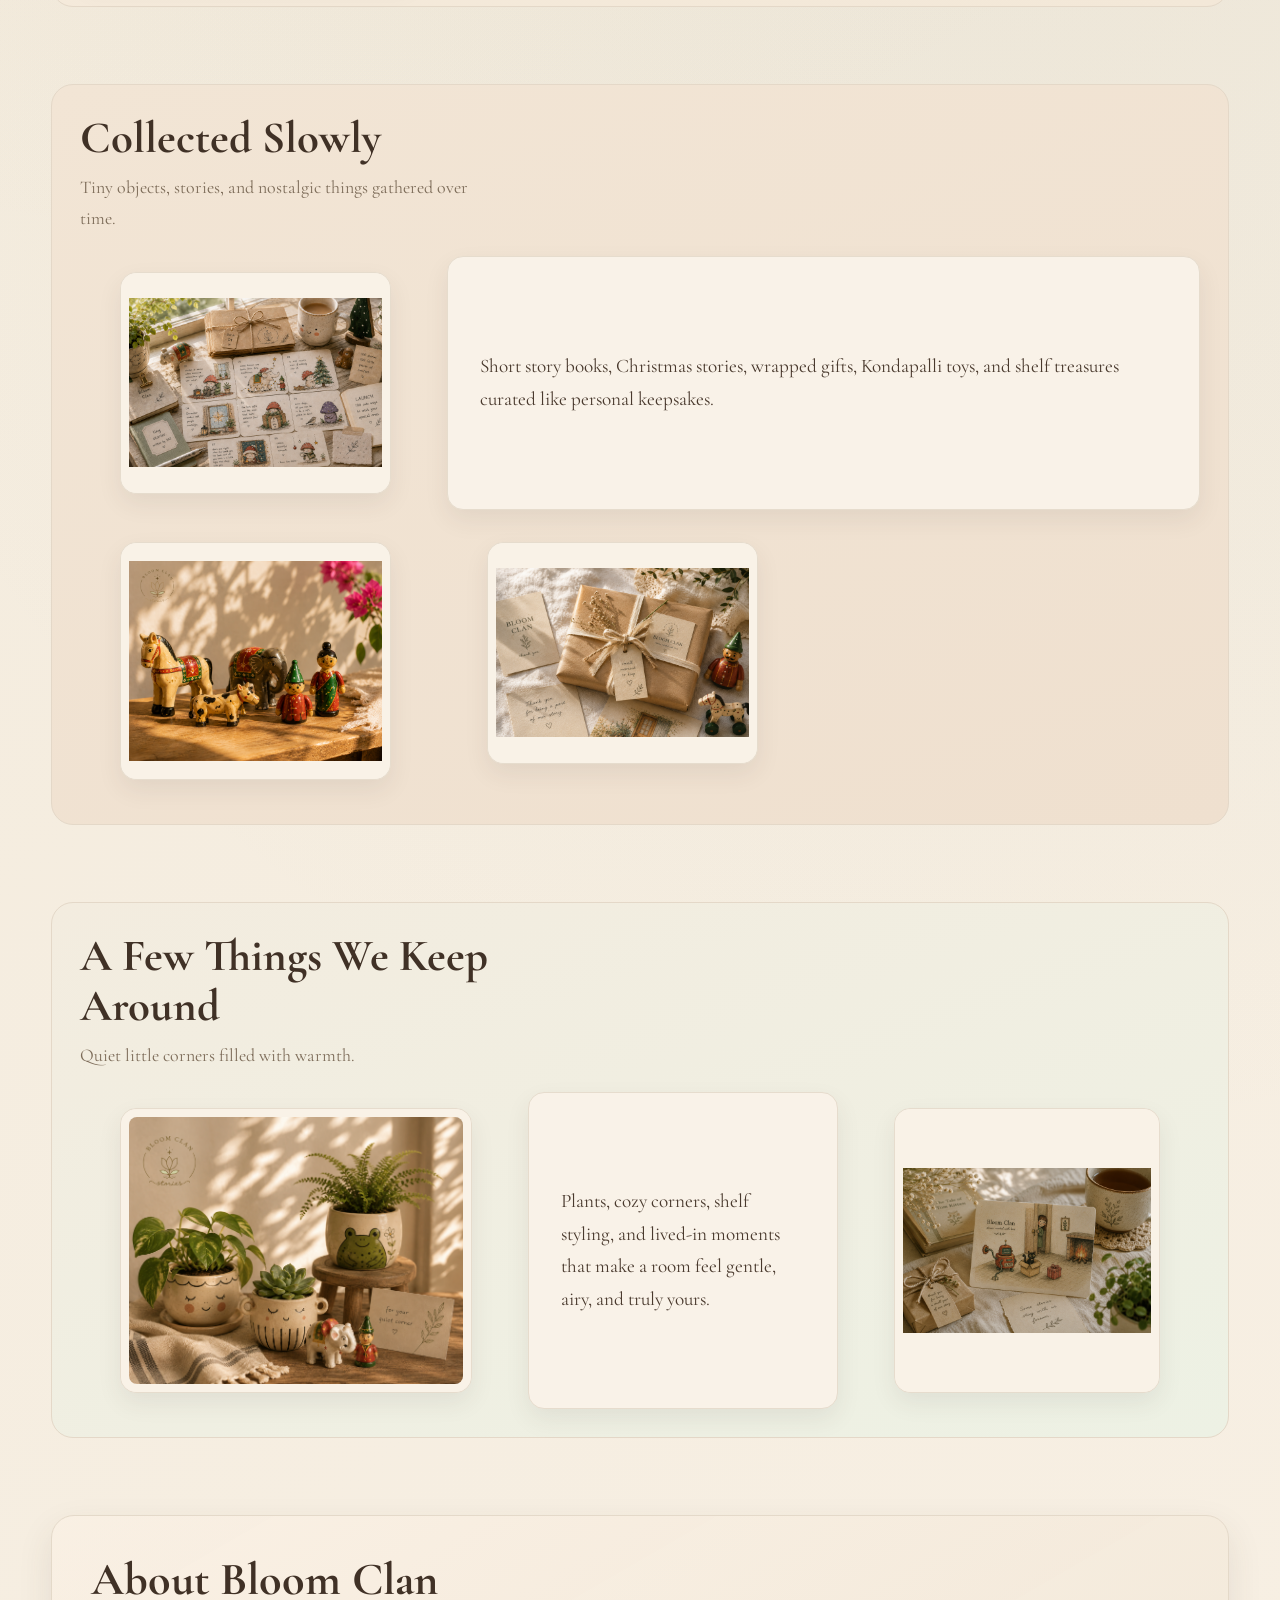
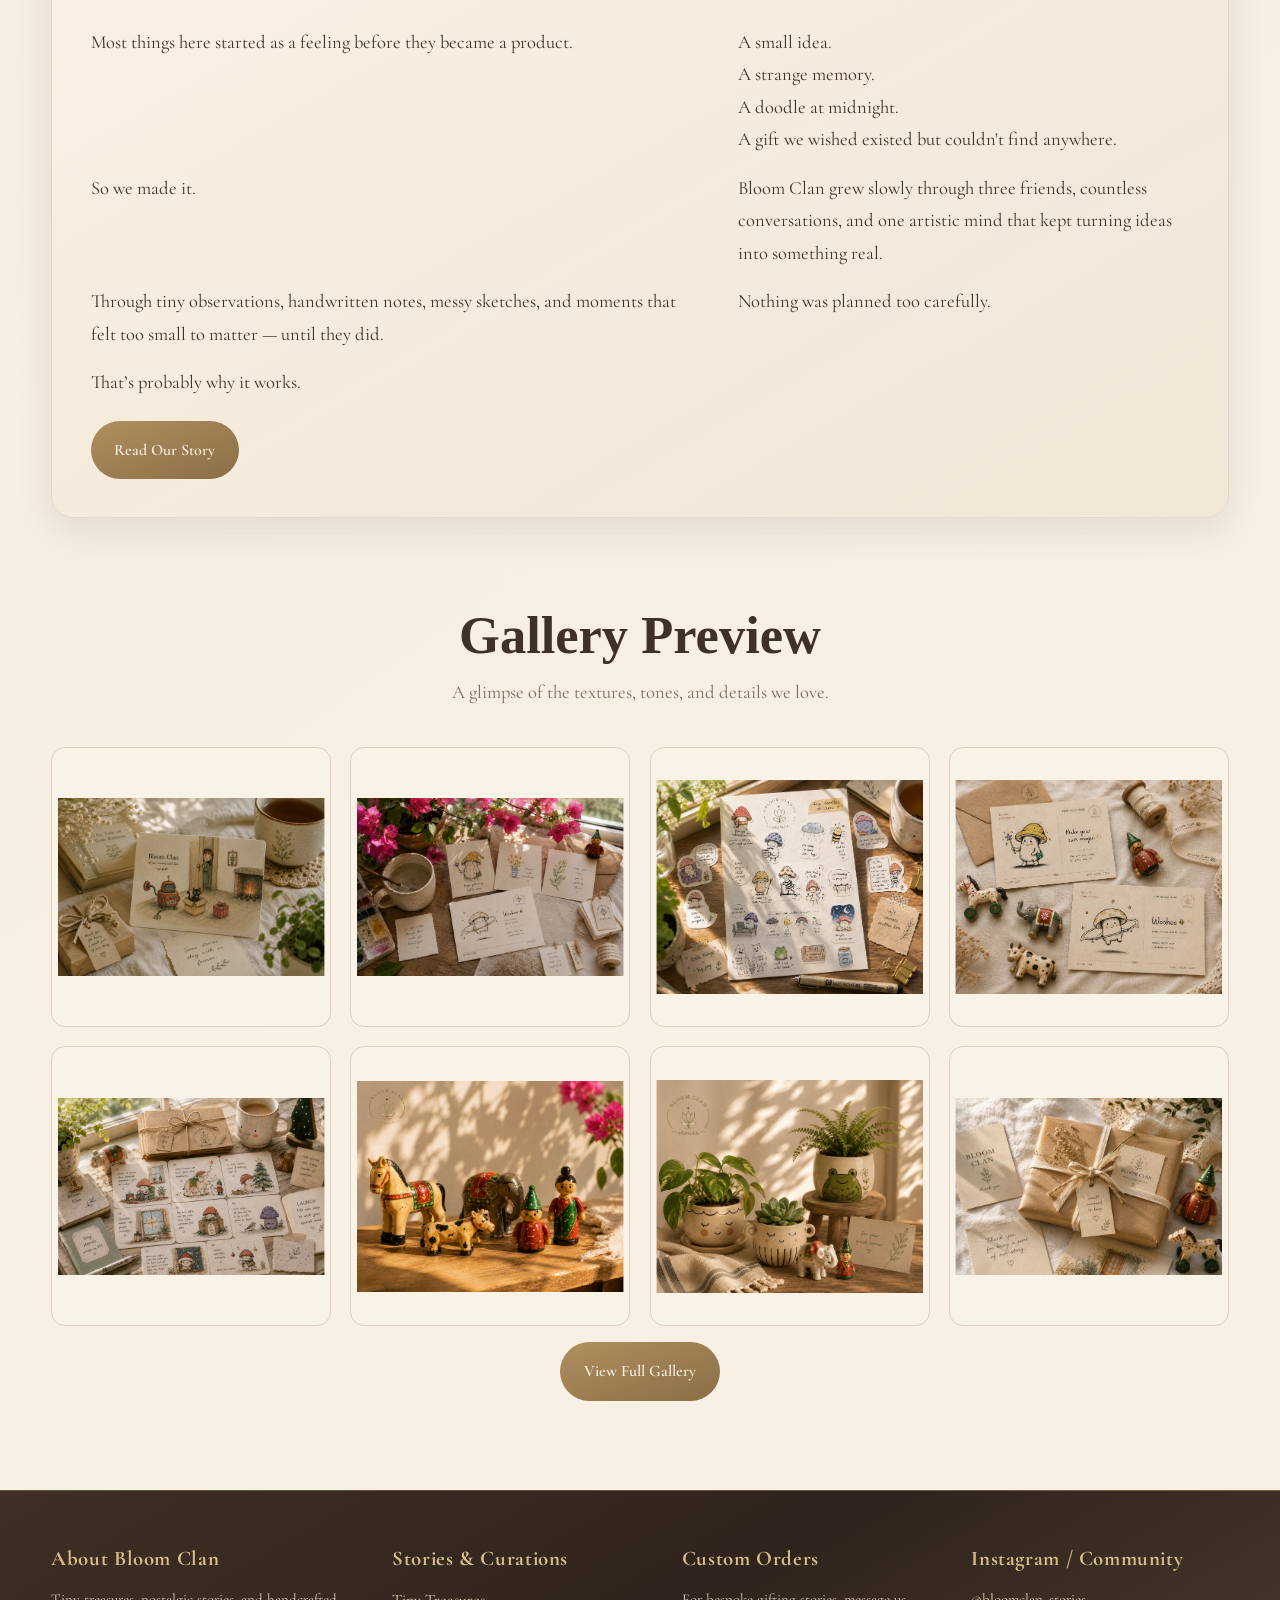
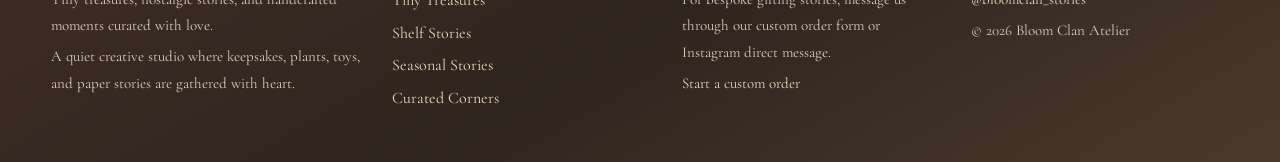
==== commit c9f2b902: "Restructure homepage into emotional editorial sections" ====
--- a/index.html
+++ b/index.html
@@ -19,22 +19,62 @@
       </div>
     </section>
 
-    <section>
-      <div id="featuredTitle"></div>
-      <div class="card-grid" id="featuredGrid"></div>
+    <section class="emotion-section emotion-section--one">
+      <div class="emotion-heading">
+        <h2>Tiny Things Matter</h2>
+        <p>Small handmade things made to stay around.</p>
+      </div>
+      <div class="emotion-layout emotion-layout--one">
+        <article class="emotion-note">
+          <p>Stickers, mini story cards, greeting cards, doodles, and tiny notes made to feel close to home and easy to keep around.</p>
+        </article>
+        <figure class="emotion-image large"><img src="assets/images/stickers-doodles.png" alt="Sticker and doodle sheets"></figure>
+        <figure class="emotion-image"><img src="assets/images/mini-story-card.png" alt="Mini handmade story card"></figure>
+        <figure class="emotion-image"><img src="assets/images/handmade-cards.png" alt="Handmade greeting cards"></figure>
+      </div>
     </section>
 
-    <section>
-      <div id="plantsTitle"></div>
-      <div class="card-grid" id="plantsGrid"></div>
+    <section class="emotion-section emotion-section--two">
+      <div class="emotion-heading">
+        <h2>Collected Slowly</h2>
+        <p>Tiny objects, stories, and nostalgic things gathered over time.</p>
+      </div>
+      <div class="emotion-layout emotion-layout--two">
+        <figure class="emotion-image"><img src="assets/images/christmas-stories.png" alt="Christmas short story books"></figure>
+        <article class="emotion-note">
+          <p>Short story books, Christmas stories, wrapped gifts, Kondapalli toys, and shelf treasures curated like personal keepsakes.</p>
+        </article>
+        <figure class="emotion-image tall"><img src="assets/images/kondapalli-toys.png" alt="Kondapalli toys and shelf treasures"></figure>
+        <figure class="emotion-image"><img src="assets/images/gift-wrapping.png" alt="Warmly wrapped gifts"></figure>
+      </div>
     </section>
 
-    <section>
-      <div id="aboutTitle"></div>
-      <article class="copy">
-        <p>We are a family-led studio devoted to thoughtful craftsmanship, premium materials, and timeless aesthetics. Every Bloom Clan piece is made with care—from first sketch to final ribbon—so your spaces feel refined yet deeply personal.</p>
-        <div style="margin-top:.8rem" id="aboutAction"></div>
-      </article>
+    <section class="emotion-section emotion-section--three">
+      <div class="emotion-heading">
+        <h2>A Few Things We Keep Around</h2>
+        <p>Quiet little corners filled with warmth.</p>
+      </div>
+      <div class="emotion-layout emotion-layout--three">
+        <figure class="emotion-image large"><img src="assets/images/plant corner.png" alt="Plant corner and cozy shelf styling"></figure>
+        <article class="emotion-note">
+          <p>Plants, cozy corners, shelf styling, and lived-in moments that make a room feel gentle, airy, and truly yours.</p>
+        </article>
+        <figure class="emotion-image"><img src="assets/images/hero-story-card.png" alt="Story card in a cozy corner"></figure>
+      </div>
+    </section>
+
+    <section class="about-editorial">
+      <h2>About Bloom Clan</h2>
+      <div class="about-copy">
+        <p>Most things here started as a feeling before they became a product.</p>
+        <p>A small idea.<br>A strange memory.<br>A doodle at midnight.<br>A gift we wished existed but couldn't find anywhere.</p>
+        <p>So we made it.</p>
+        <p>Bloom Clan grew slowly through three friends, countless conversations, and one artistic mind that kept turning ideas into something real.</p>
+        <p>Through tiny observations, handwritten notes, messy sketches, and moments that felt too small to matter — until they did.</p>
+        <p>Nothing was planned too carefully.</p>
+        <p>That’s probably why it works.</p>
+      </div>
+      <div class="about-action" id="aboutAction"></div>
     </section>
 
     <section>
@@ -50,34 +90,6 @@
       CTAButton('Explore Tiny Treasures', 'products.html') +
       CTAButton('Custom Orders', 'custom-orders.html');
 
-    document.getElementById('featuredTitle').innerHTML = SectionTitle(
-      'Found With Love',
-      'A warm curation of handmade cards, tiny keepsakes, and shelf stories found with love.'
-    );
-
-    const featured = [
-      { image: 'assets/images/handmade-cards.png', name: 'Handmade Card Stories', description: 'Painted and hand-finished cards made for little moments that matter.', price: '$28+' },
-      { image: 'assets/images/christmas-stories.png', name: 'Christmas Story Keepsakes', description: 'Seasonal keepsakes that feel nostalgic, cozy, and joyfully handmade.', price: '$32+' },
-      { image: 'assets/images/gift-wrapping.png', name: 'Wrapped With Care', description: 'Simple gift wrapping details that make every present feel personal.', price: '$18+' }
-    ];
-    document.getElementById('featuredGrid').innerHTML = featured.map(ProductCard).join('');
-
-    document.getElementById('plantsTitle').innerHTML = SectionTitle(
-      'Little Living Things',
-      'Soft greenery and quiet corners for shelves, windows, and warm gifting moments.'
-    );
-
-    const plants = [
-      { image: 'assets/images/plant corner.png', name: 'Plant Corner', description: 'Tiny green corners styled simply for shelves and reading nooks.', price: '$24+' },
-      { image: 'assets/images/mini-story-card.png', name: 'Mini Story Cards', description: 'Pocket-sized notes and mini cards to share warm little memories.', price: '$14+' },
-      { image: 'assets/images/stickers-doodles.png', name: 'Sticker & Doodle Pack', description: 'Cute doodles and stickers for journaling, gifting, and playful shelves.', price: '$12+' }
-    ];
-    document.getElementById('plantsGrid').innerHTML = plants.map(ProductCard).join('');
-
-    document.getElementById('aboutTitle').innerHTML = SectionTitle(
-      'About Bloom Clan',
-      'Crafted by hand, rooted in elegance.'
-    );
     document.getElementById('aboutAction').innerHTML = CTAButton('Read Our Story', 'about.html');
 
     document.getElementById('galleryTitle').innerHTML = SectionTitle(
--- a/styles.css
+++ b/styles.css
@@ -266,3 +266,128 @@
 
 .site-footer a{color:#ead9be; text-decoration:none; border-bottom:1px solid transparent; transition:border-color .2s,color .2s;}
 .site-footer a:hover,.site-footer a:focus-visible{color:#f5e8d0;border-color:rgba(245,232,208,.6);}
+
+.emotion-section {
+  margin-top: clamp(3.5rem, 6vw, 5.8rem);
+  padding: clamp(1.3rem, 2.2vw, 2.1rem);
+  border-radius: calc(var(--radius) + 2px);
+  border: 1px solid color-mix(in oklab, var(--border) 80%, #fff);
+}
+.emotion-section--one { background: linear-gradient(160deg, #f7eddf, #f3e8d8); }
+.emotion-section--two { background: linear-gradient(160deg, #f2e5d5, #efe0cf); }
+.emotion-section--three { background: linear-gradient(160deg, #f3ecdf, #edf1e4); }
+
+.emotion-heading {
+  max-width: 52ch;
+  margin-bottom: 1.3rem;
+}
+.emotion-heading h2 {
+  margin: 0;
+  font-size: clamp(2rem, 3.5vw, 3rem);
+  line-height: 1.12;
+}
+.emotion-heading p {
+  margin: 0.55rem 0 0;
+  color: var(--muted-ink);
+  font-size: clamp(1.05rem, 1.4vw, 1.2rem);
+}
+
+.emotion-layout { display: grid; gap: 1rem; align-items: stretch; }
+.emotion-layout--one { grid-template-columns: 1fr 1.25fr 1fr; }
+.emotion-layout--one .emotion-note { grid-row: span 2; }
+.emotion-layout--one .emotion-image.large { grid-row: span 2; }
+
+.emotion-layout--two { grid-template-columns: 1fr 1fr 1.1fr; }
+.emotion-layout--two .emotion-note { grid-column: span 2; }
+.emotion-layout--two .emotion-image.tall { grid-row: span 2; }
+
+.emotion-layout--three { grid-template-columns: 1.25fr 0.9fr 1fr; }
+
+.emotion-image,
+.emotion-note {
+  border-radius: 16px;
+  border: 1px solid color-mix(in oklab, var(--border) 72%, #fff);
+  background: color-mix(in oklab, var(--warm-ivory) 92%, #fff);
+  box-shadow: 0 10px 24px rgba(65, 56, 47, 0.08);
+}
+.emotion-image img {
+  width: 100%;
+  height: 100%;
+  object-fit: contain;
+  background: color-mix(in oklab, var(--warm-ivory) 95%, #fff);
+  border-radius: 16px;
+  padding: 0.5rem;
+  min-height: 220px;
+}
+.emotion-note {
+  padding: clamp(1.2rem, 2.6vw, 2rem);
+  display: flex;
+  align-items: center;
+}
+.emotion-note p {
+  margin: 0;
+  font-size: clamp(1.1rem, 1.5vw, 1.32rem);
+  line-height: 1.7;
+  color: color-mix(in oklab, var(--ink) 85%, var(--muted-ink));
+}
+
+.about-editorial {
+  margin-top: clamp(3.8rem, 6vw, 6.2rem);
+  padding: clamp(1.6rem, 3vw, 2.8rem);
+  background: linear-gradient(150deg, rgba(249, 240, 228, 0.95), rgba(241, 230, 214, 0.93));
+  border: 1px solid color-mix(in oklab, var(--border) 78%, #fff);
+  border-radius: calc(var(--radius) + 3px);
+  box-shadow: var(--shadow);
+}
+.about-editorial h2 {
+  margin: 0 0 1.3rem;
+  font-size: clamp(2rem, 3.6vw, 3rem);
+  line-height: 1.1;
+}
+.about-copy {
+  display: grid;
+  grid-template-columns: minmax(0, 1.15fr) minmax(0, 0.85fr);
+  gap: 1rem 2.3rem;
+}
+.about-copy p {
+  margin: 0;
+  font-size: clamp(1.08rem, 1.45vw, 1.25rem);
+}
+.about-copy p:nth-child(2),
+.about-copy p:nth-child(4),
+.about-copy p:nth-child(6) { grid-column: 2; }
+.about-action { margin-top: 1.4rem; }
+
+@media (max-width: 960px) {
+  .emotion-layout--one,
+  .emotion-layout--two,
+  .emotion-layout--three,
+  .about-copy {
+    grid-template-columns: 1fr 1fr;
+  }
+  .emotion-layout--one .emotion-note,
+  .emotion-layout--one .emotion-image.large,
+  .emotion-layout--two .emotion-note,
+  .emotion-layout--two .emotion-image.tall {
+    grid-row: auto;
+    grid-column: span 2;
+  }
+  .about-copy p:nth-child(2),
+  .about-copy p:nth-child(4),
+  .about-copy p:nth-child(6) { grid-column: auto; }
+}
+
+@media (max-width: 700px) {
+  .emotion-layout--one,
+  .emotion-layout--two,
+  .emotion-layout--three,
+  .about-copy {
+    grid-template-columns: 1fr;
+  }
+  .emotion-layout--one .emotion-note,
+  .emotion-layout--one .emotion-image.large,
+  .emotion-layout--two .emotion-note,
+  .emotion-layout--two .emotion-image.tall {
+    grid-column: auto;
+  }
+}
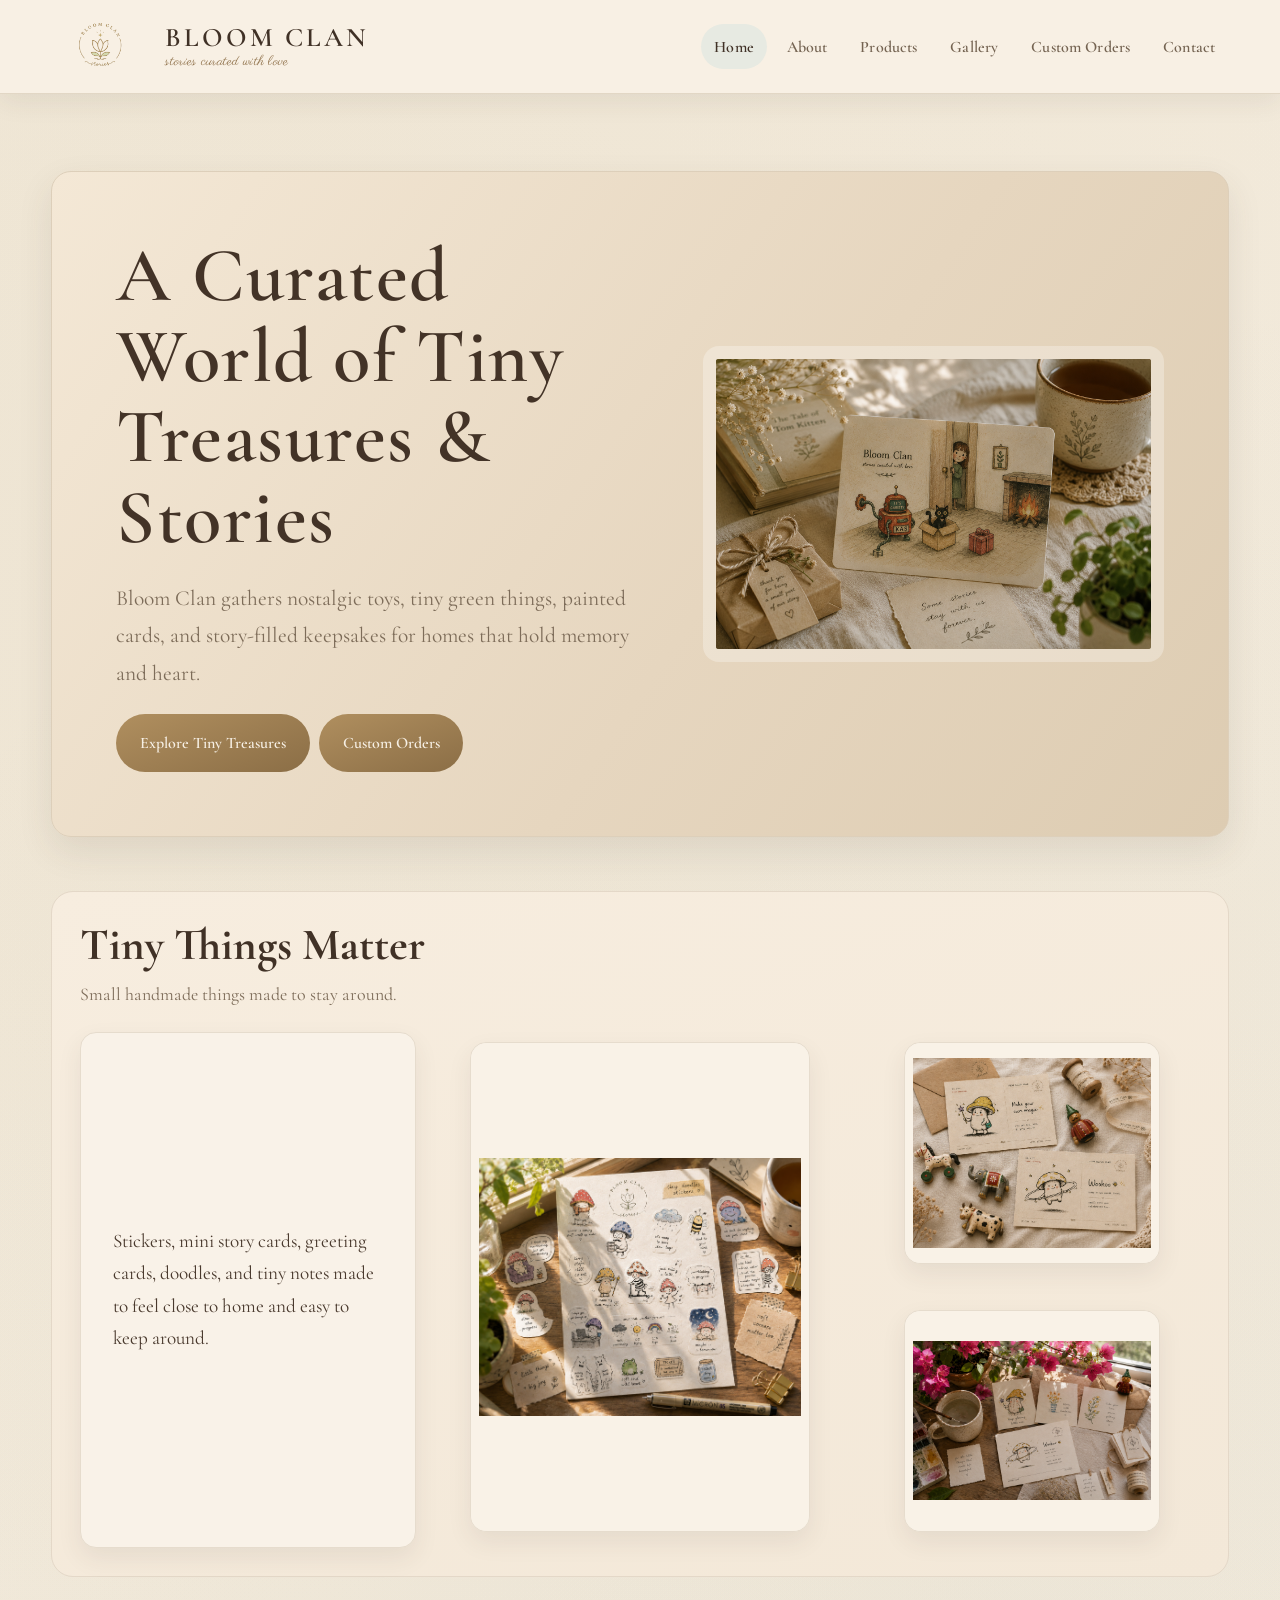
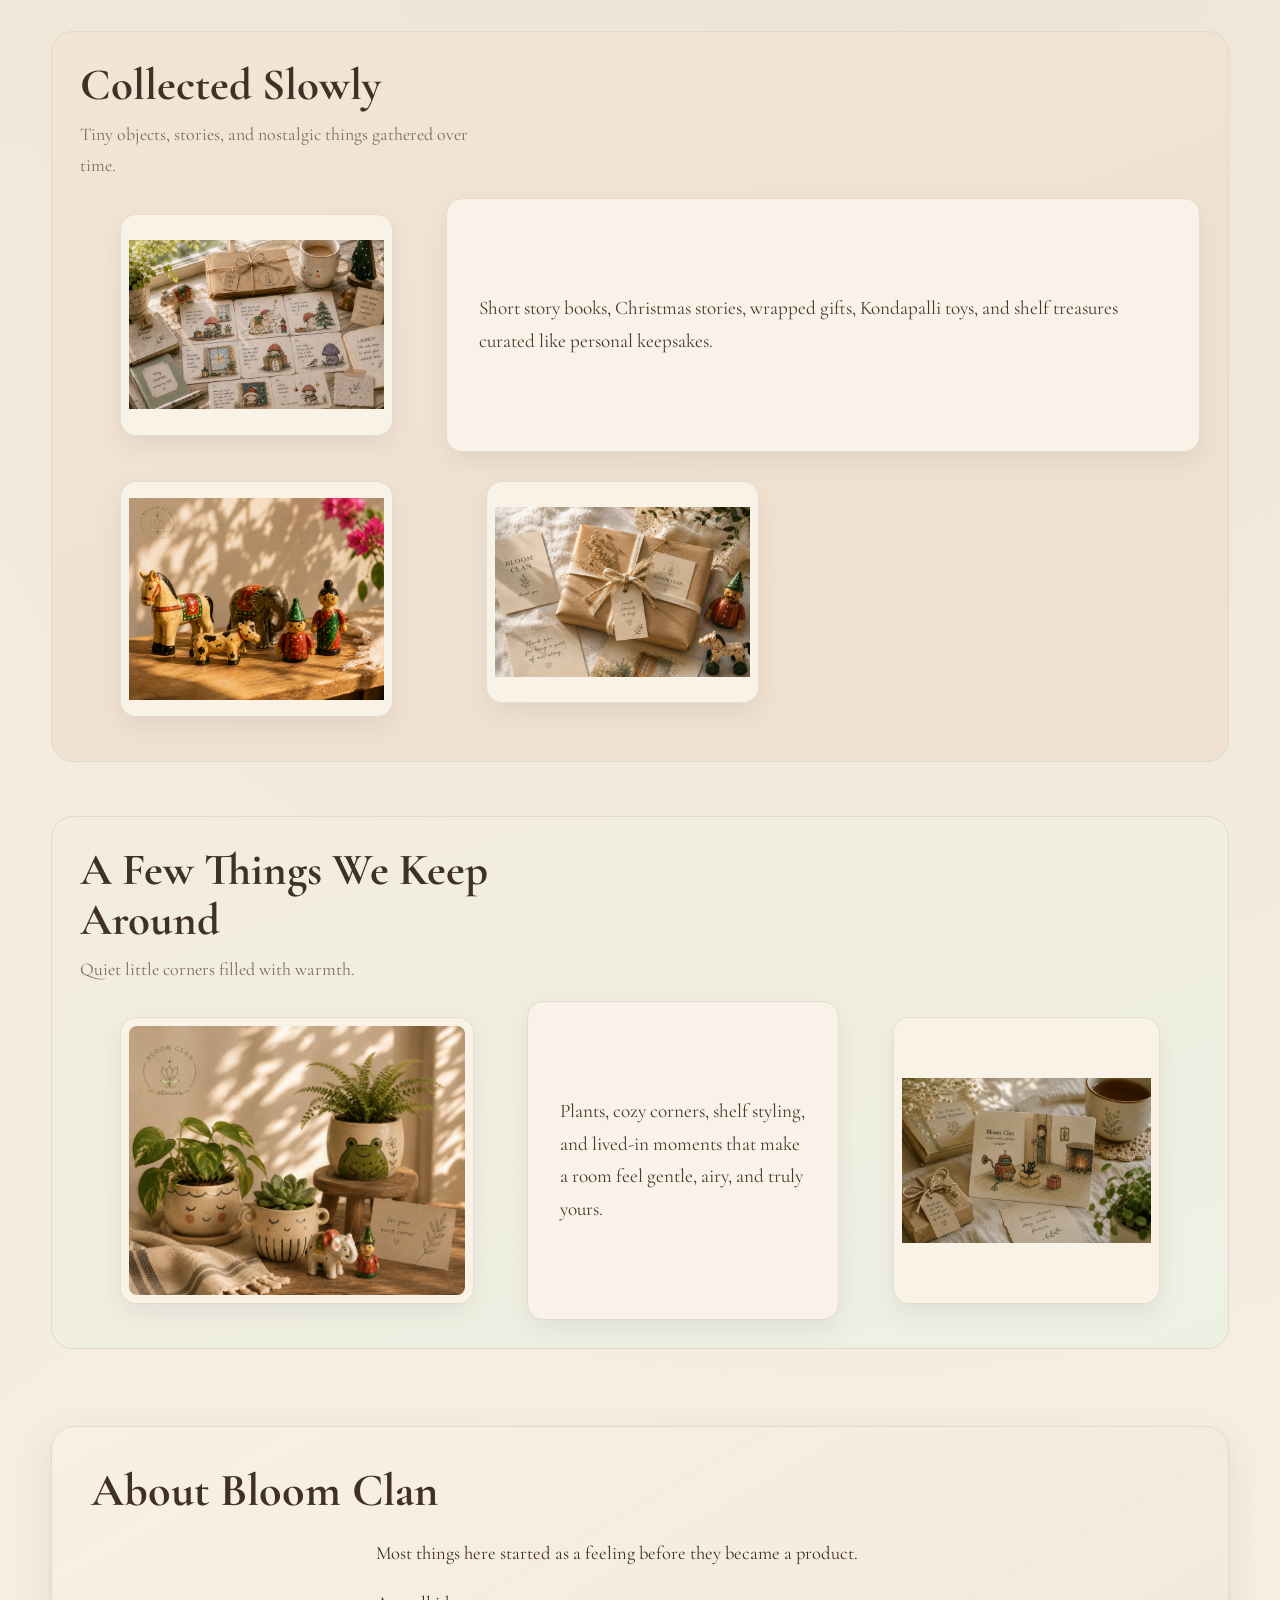
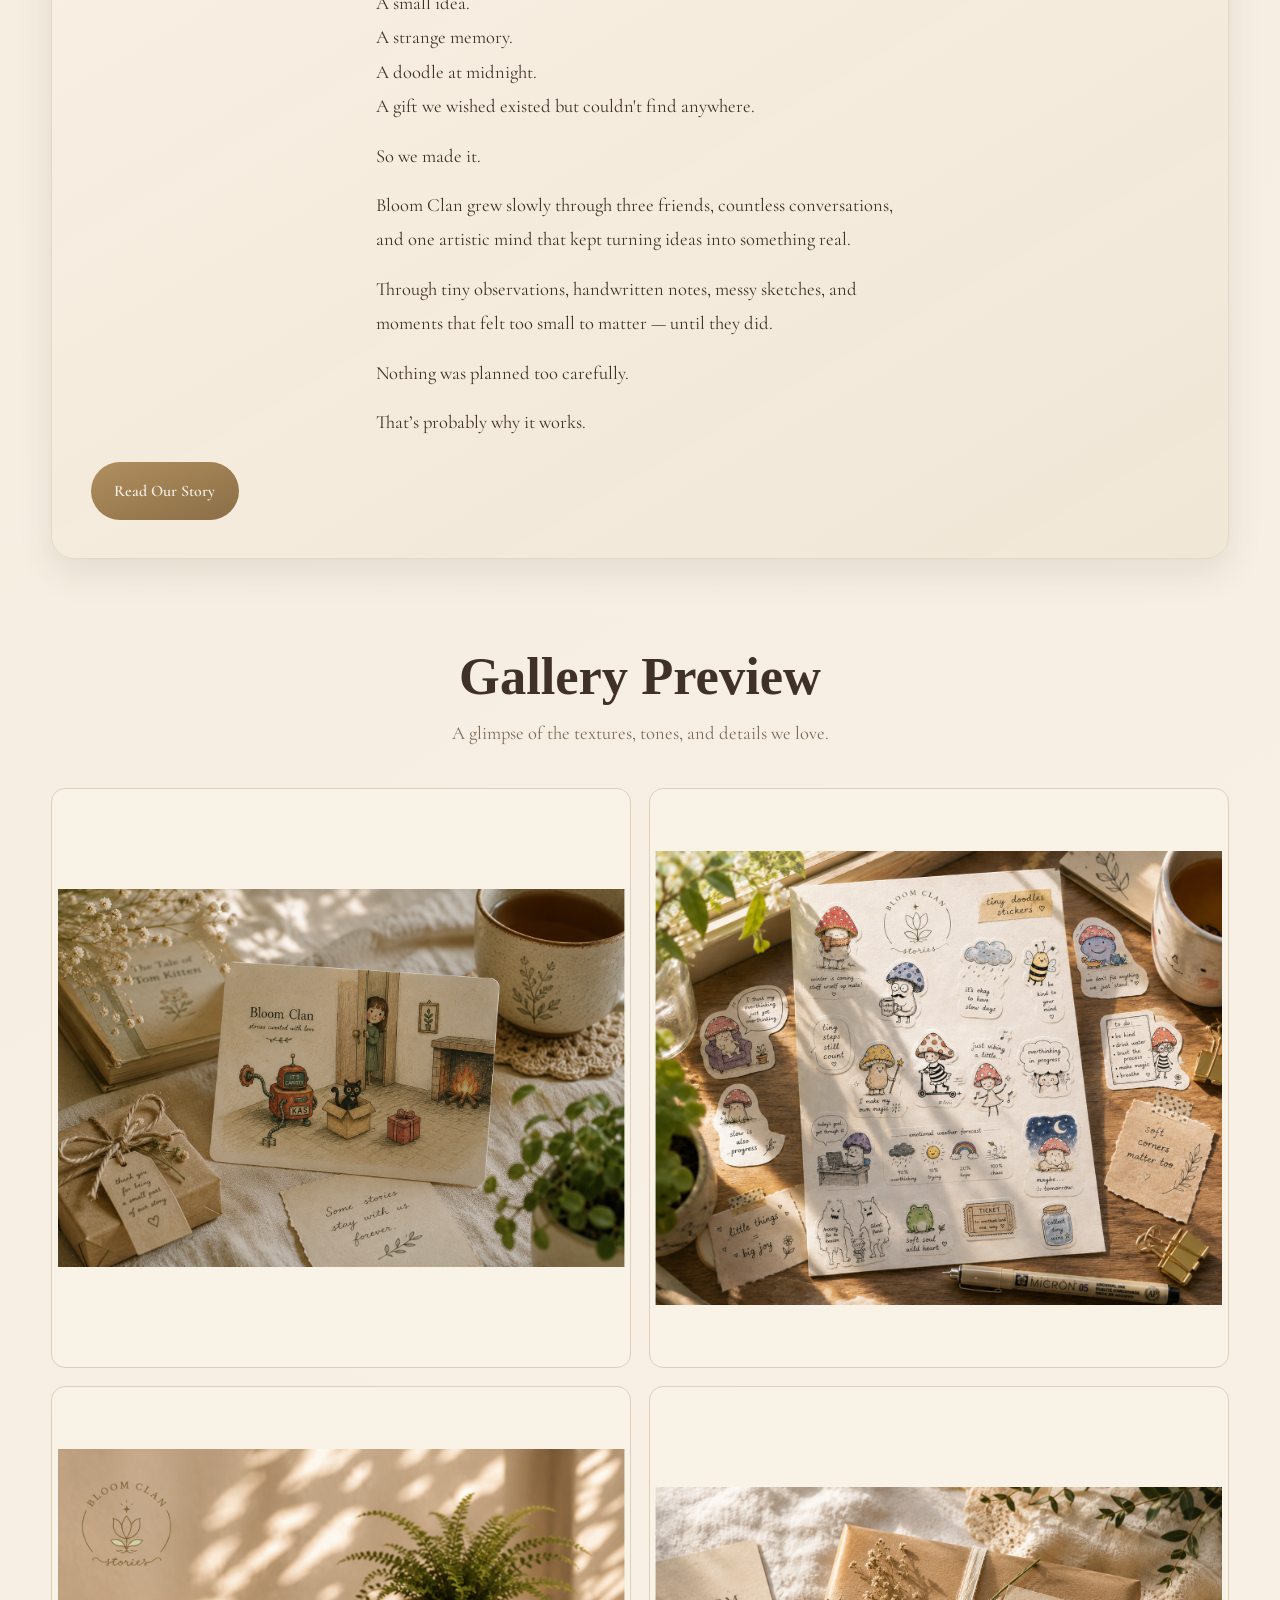
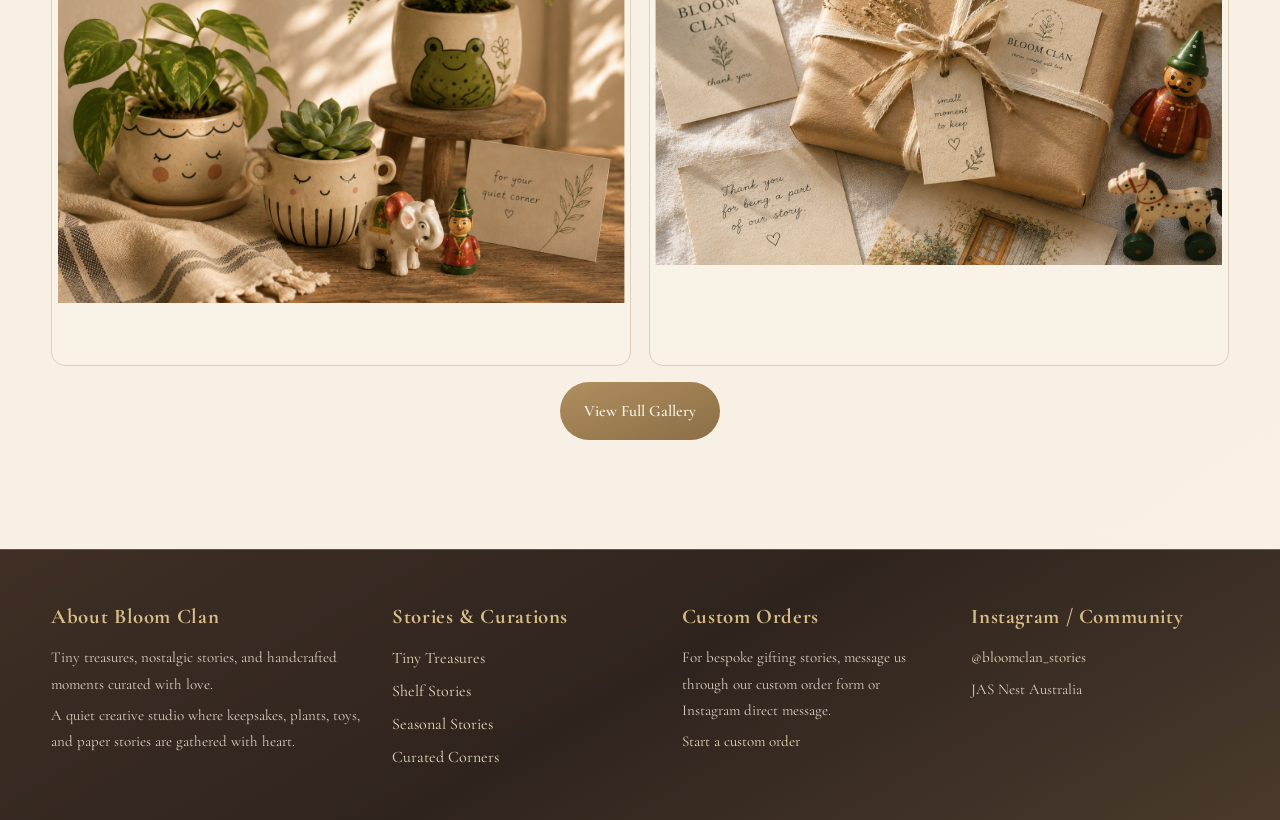
==== commit 3c3a1c3c: "Refine homepage editorial layout and gallery preview" ====
--- a/index.html
+++ b/index.html
@@ -77,7 +77,7 @@
       <div class="about-action" id="aboutAction"></div>
     </section>
 
-    <section>
+    <section class="gallery-preview-section">
       <div id="galleryTitle"></div>
       <div id="galleryPreview"></div>
       <div style="margin-top:1rem; text-align:center;" id="galleryAction"></div>
@@ -98,11 +98,7 @@
     );
     const previewImages = [
       'assets/images/hero-story-card.png',
-      'assets/images/handmade-cards.png',
       'assets/images/stickers-doodles.png',
-      'assets/images/mini-story-card.png',
-      'assets/images/christmas-stories.png',
-      'assets/images/kondapalli-toys.png',
       'assets/images/plant corner.png',
       'assets/images/gift-wrapping.png'
     ];
--- a/styles.css
+++ b/styles.css
@@ -187,7 +187,7 @@
 .product-card h3 { margin: 0 0 0.5rem; font-family: Georgia, serif; font-size: clamp(1.28rem, 2vw, 1.6rem); line-height: 1.25; }
 .price { color: var(--sage-deep); font-weight: 700; font-size: 1.05rem; }
 
-.gallery-grid { display: grid; grid-template-columns: repeat(4, minmax(0, 1fr)); gap: 1.2rem; }
+.gallery-grid { display: grid; grid-template-columns: repeat(2, minmax(0, 1fr)); gap: 1.1rem; }
 .gallery-grid img { border-radius: 14px; aspect-ratio: 1; object-fit: contain; object-position: center; background: color-mix(in oklab, var(--warm-ivory) 94%, white); padding: 0.35rem; border: 1px solid var(--border); transition: transform 220ms ease; }
 .gallery-grid img:hover { transform: scale(1.02); }
 
@@ -230,7 +230,7 @@
   .brand-tagline { font-size: clamp(0.64rem, 1.8vw, 0.78rem); }
   .hero-inner { grid-template-columns: 1fr; min-height: auto; gap: 2rem; padding: clamp(1.5rem, 6vw, 2.8rem); }
   .card-grid { grid-template-columns: repeat(2, minmax(0, 1fr)); }
-  .gallery-grid { grid-template-columns: repeat(3, minmax(0, 1fr)); }
+  .gallery-grid { grid-template-columns: repeat(2, minmax(0, 1fr)); }
   .footer-grid { grid-template-columns: 1fr 1fr; }
 }
 @media (max-width: 700px) {
@@ -268,19 +268,16 @@
 .site-footer a:hover,.site-footer a:focus-visible{color:#f5e8d0;border-color:rgba(245,232,208,.6);}
 
 .emotion-section {
-  margin-top: clamp(3.5rem, 6vw, 5.8rem);
+  margin-top: clamp(2.4rem, 4.2vw, 4rem);
   padding: clamp(1.3rem, 2.2vw, 2.1rem);
   border-radius: calc(var(--radius) + 2px);
   border: 1px solid color-mix(in oklab, var(--border) 80%, #fff);
 }
 .emotion-section--one { background: linear-gradient(160deg, #f7eddf, #f3e8d8); }
-.emotion-section--two { background: linear-gradient(160deg, #f2e5d5, #efe0cf); }
+.emotion-section--two { background: linear-gradient(160deg, #f2e5d5, #efe0cf); scroll-margin-top: 7.2rem; }
 .emotion-section--three { background: linear-gradient(160deg, #f3ecdf, #edf1e4); }
 
-.emotion-heading {
-  max-width: 52ch;
-  margin-bottom: 1.3rem;
-}
+.emotion-heading { max-width: 52ch; margin-bottom: 1rem; }
 .emotion-heading h2 {
   margin: 0;
   font-size: clamp(2rem, 3.5vw, 3rem);
@@ -292,9 +289,9 @@
   font-size: clamp(1.05rem, 1.4vw, 1.2rem);
 }
 
-.emotion-layout { display: grid; gap: 1rem; align-items: stretch; }
+.emotion-layout { display: grid; gap: 0.85rem; align-items: stretch; }
 .emotion-layout--one { grid-template-columns: 1fr 1.25fr 1fr; }
-.emotion-layout--one .emotion-note { grid-row: span 2; }
+.emotion-layout--one .emotion-note { grid-row: span 2; margin-top: 0.35rem; }
 .emotion-layout--one .emotion-image.large { grid-row: span 2; }
 
 .emotion-layout--two { grid-template-columns: 1fr 1fr 1.1fr; }
@@ -345,18 +342,20 @@
   line-height: 1.1;
 }
 .about-copy {
+  max-width: 66ch;
+  margin: 0 auto;
   display: grid;
-  grid-template-columns: minmax(0, 1.15fr) minmax(0, 0.85fr);
-  gap: 1rem 2.3rem;
+  grid-template-columns: 1fr;
+  gap: 0.95rem;
 }
 .about-copy p {
   margin: 0;
   font-size: clamp(1.08rem, 1.45vw, 1.25rem);
-}
-.about-copy p:nth-child(2),
-.about-copy p:nth-child(4),
-.about-copy p:nth-child(6) { grid-column: 2; }
+  line-height: 1.85;
+}
+.about-copy p:nth-child(2) { white-space: pre-line; }
 .about-action { margin-top: 1.4rem; }
+.gallery-preview-section { margin-bottom: 1.2rem; }
 
 @media (max-width: 960px) {
   .emotion-layout--one,
@@ -372,9 +371,7 @@
     grid-row: auto;
     grid-column: span 2;
   }
-  .about-copy p:nth-child(2),
-  .about-copy p:nth-child(4),
-  .about-copy p:nth-child(6) { grid-column: auto; }
+  .about-copy { grid-template-columns: 1fr; }
 }
 
 @media (max-width: 700px) {
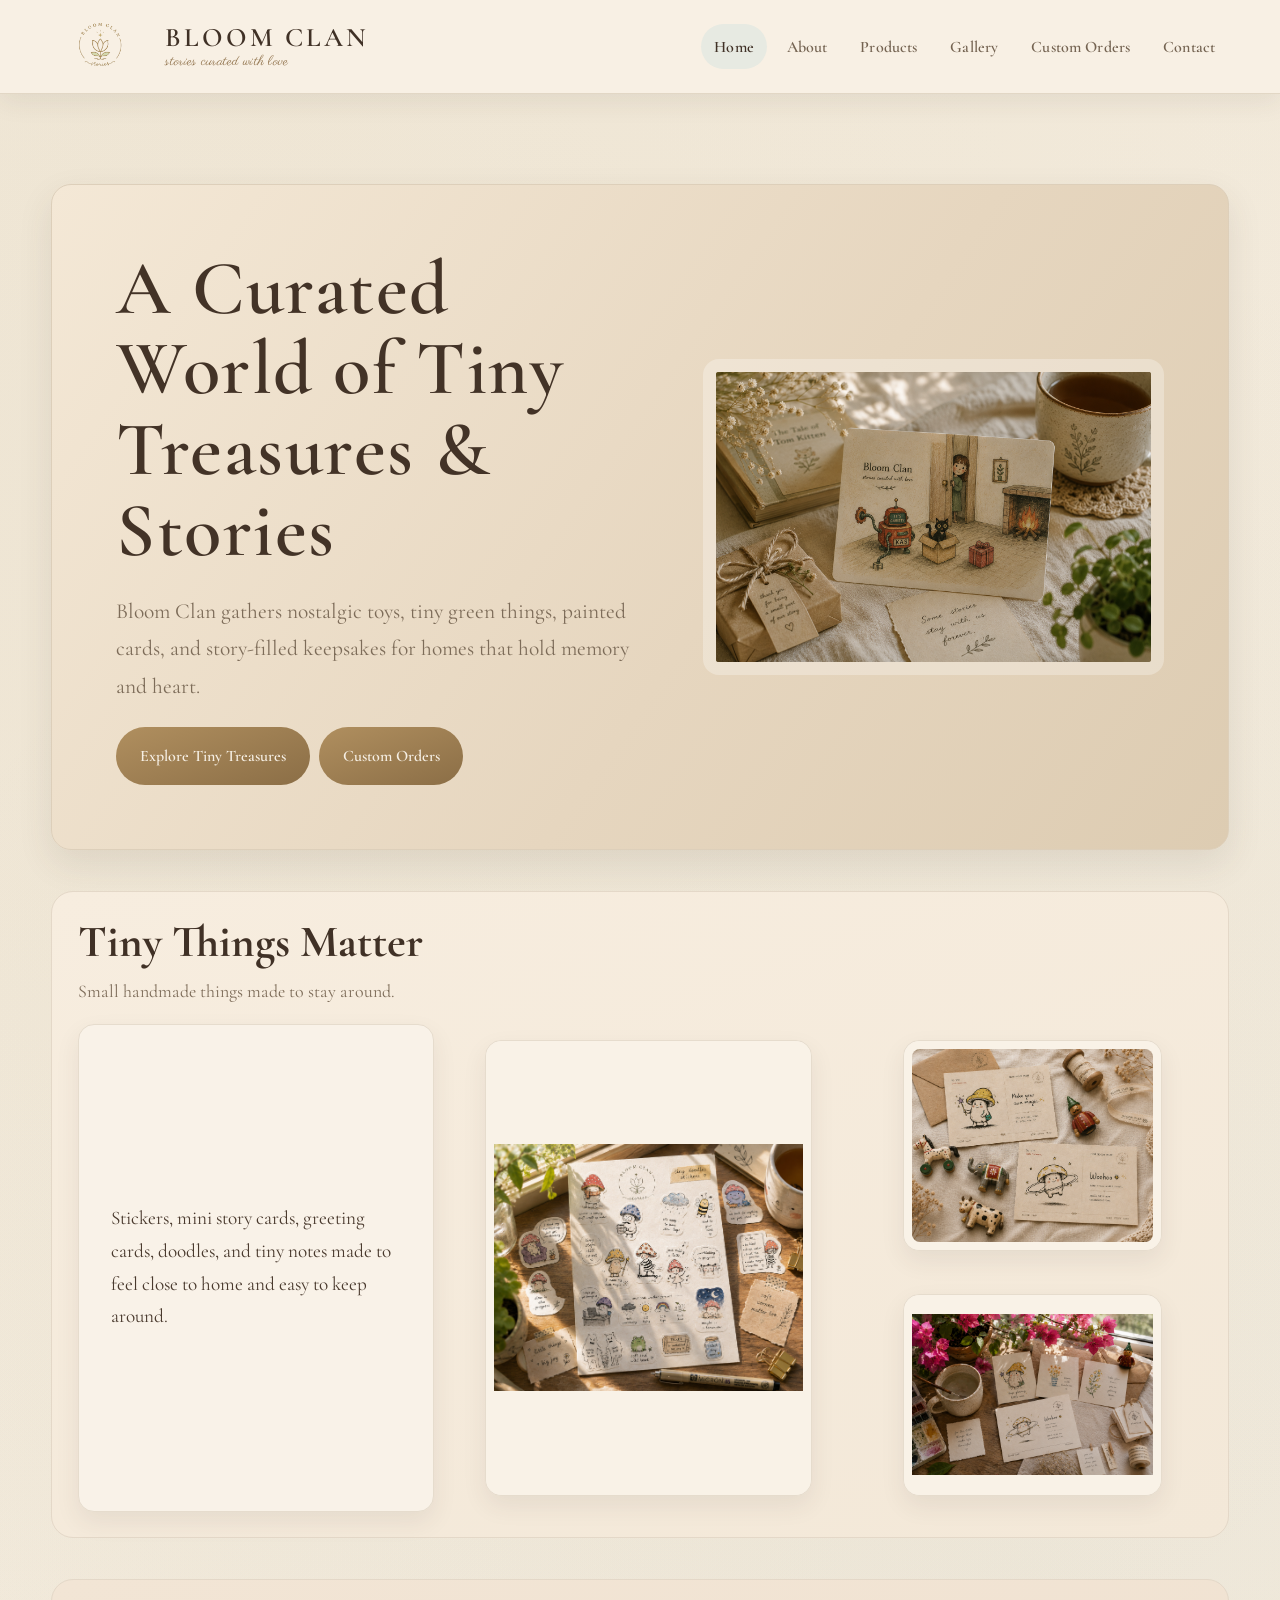
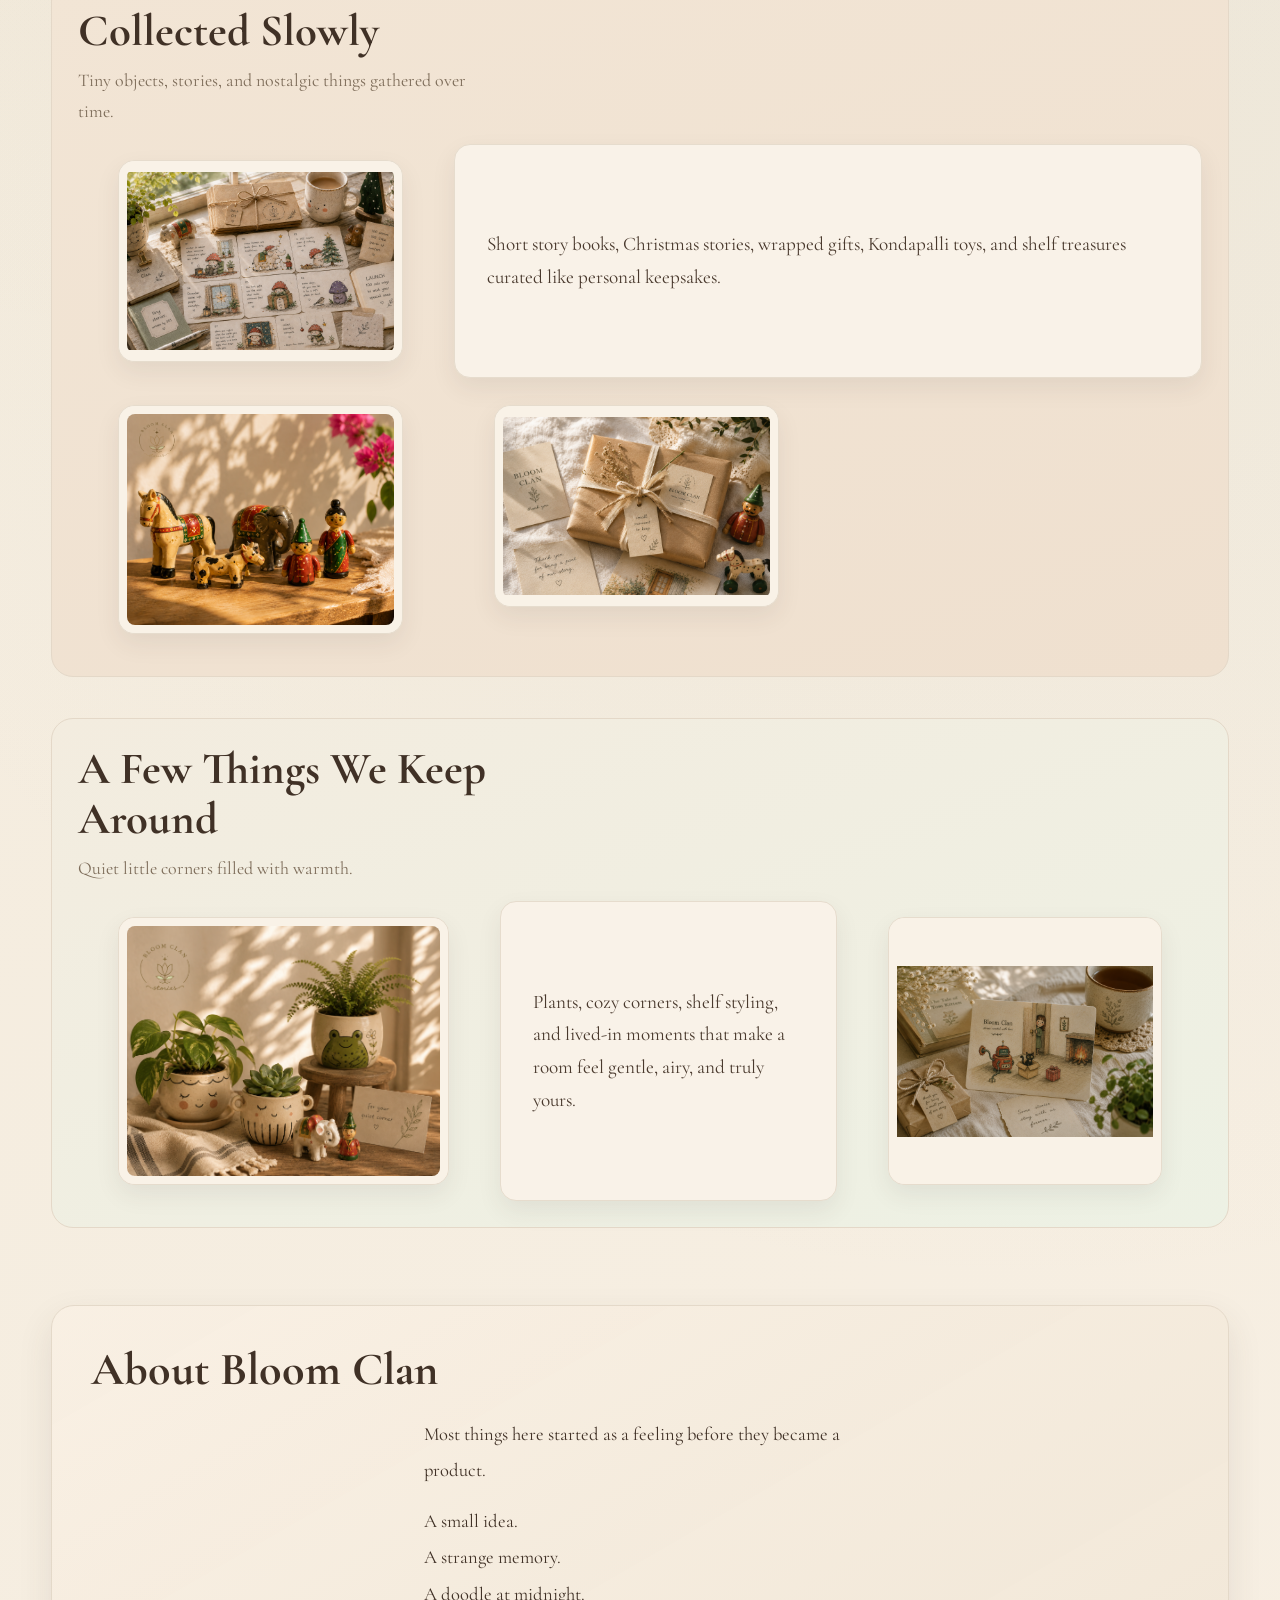
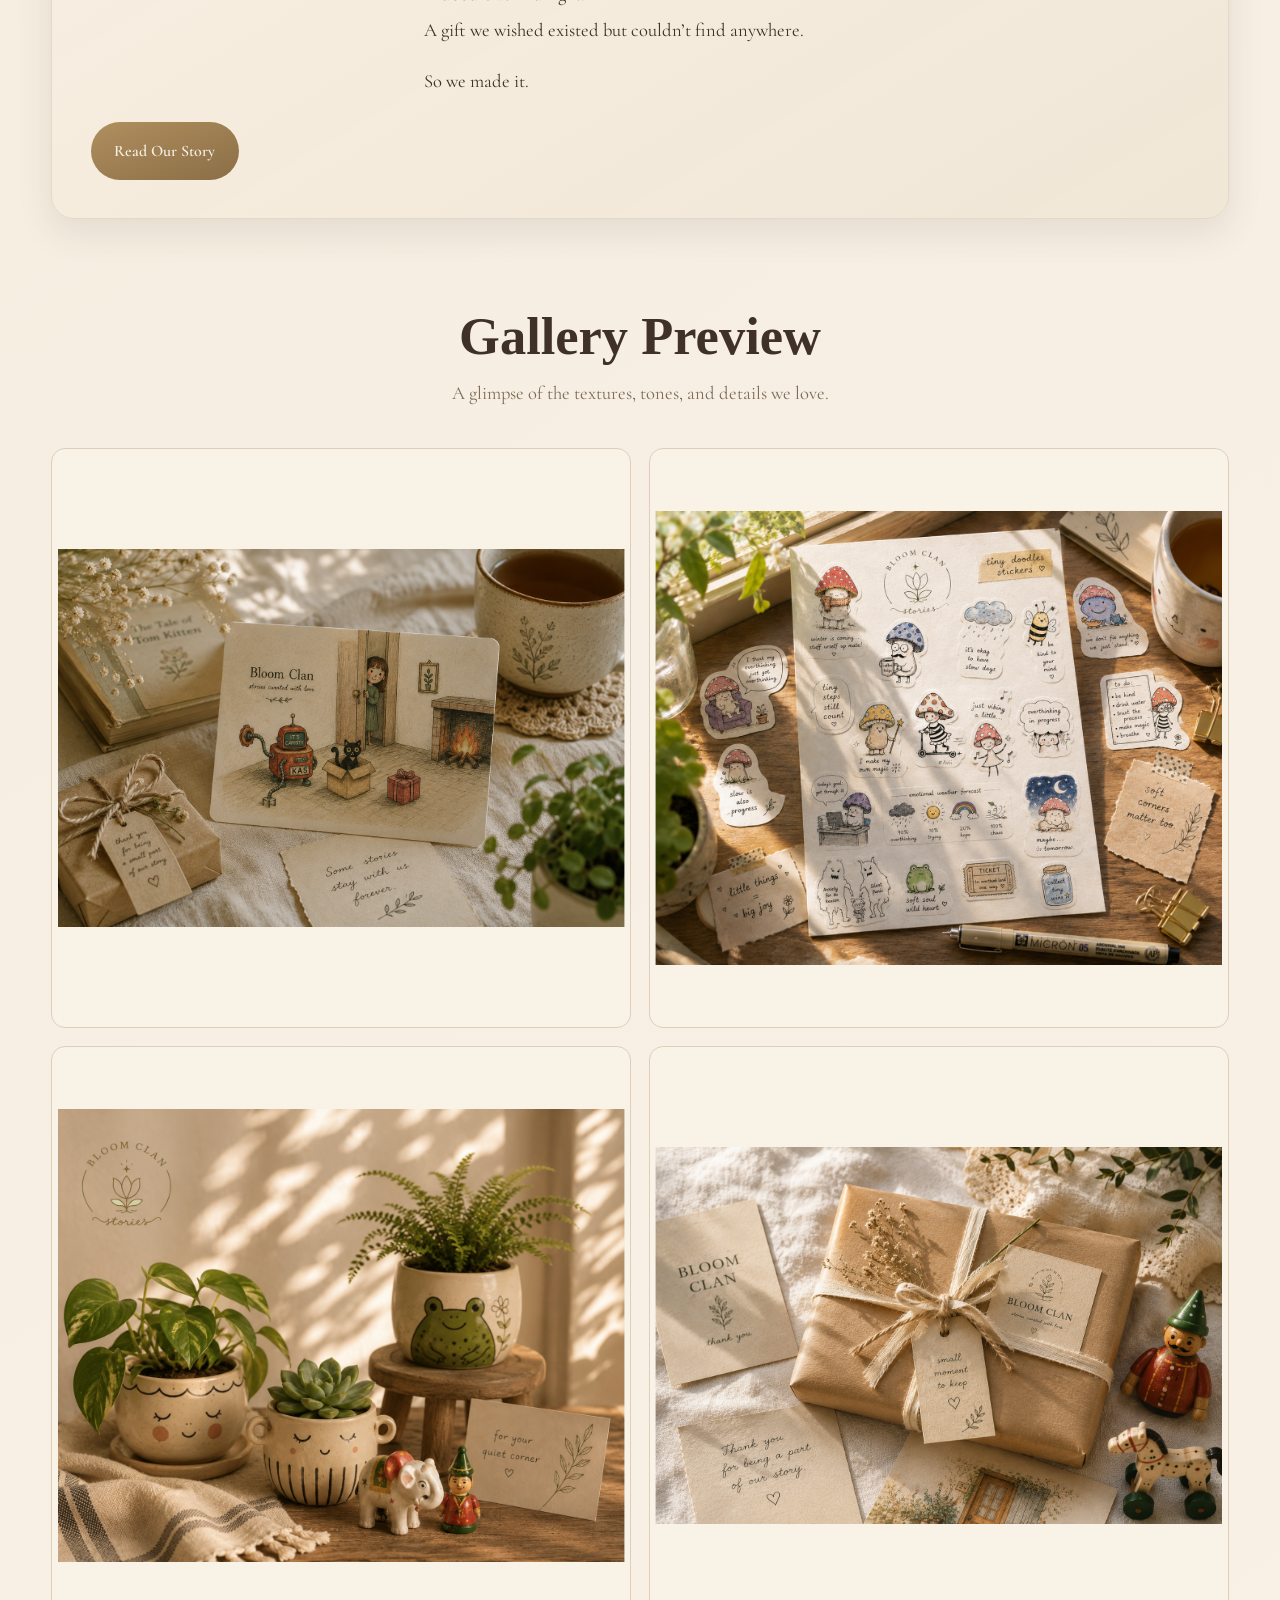
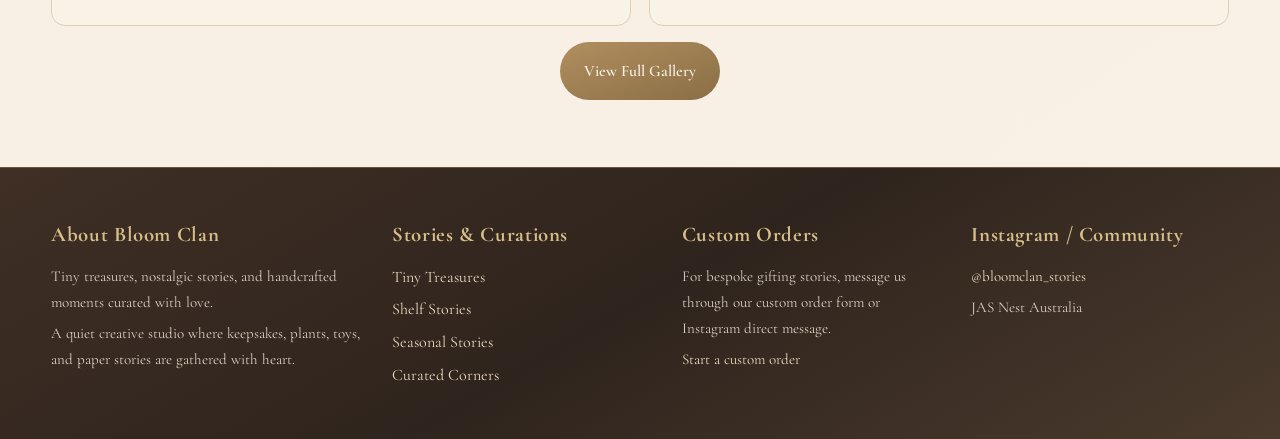
==== commit 8e99121d: "Refine homepage editorial sections and about story layout" ====
--- a/index.html
+++ b/index.html
@@ -63,16 +63,12 @@
       </div>
     </section>
 
-    <section class="about-editorial">
+    <section class="about-editorial about-editorial--teaser">
       <h2>About Bloom Clan</h2>
       <div class="about-copy">
         <p>Most things here started as a feeling before they became a product.</p>
-        <p>A small idea.<br>A strange memory.<br>A doodle at midnight.<br>A gift we wished existed but couldn't find anywhere.</p>
+        <p>A small idea.<br>A strange memory.<br>A doodle at midnight.<br>A gift we wished existed but couldn’t find anywhere.</p>
         <p>So we made it.</p>
-        <p>Bloom Clan grew slowly through three friends, countless conversations, and one artistic mind that kept turning ideas into something real.</p>
-        <p>Through tiny observations, handwritten notes, messy sketches, and moments that felt too small to matter — until they did.</p>
-        <p>Nothing was planned too carefully.</p>
-        <p>That’s probably why it works.</p>
       </div>
       <div class="about-action" id="aboutAction"></div>
     </section>
--- a/styles.css
+++ b/styles.css
@@ -133,7 +133,7 @@
   background: color-mix(in oklab, var(--sage) 20%, white);
 }
 
-main { padding: 4.8rem 0 5.6rem; }
+main { padding: 5.6rem 0 4.2rem; }
 .hero {
   background: linear-gradient(125deg, #f4e8d6, #e6d6bf 58%, #ddccb2);
   border: 1px solid var(--border);
@@ -268,13 +268,13 @@
 .site-footer a:hover,.site-footer a:focus-visible{color:#f5e8d0;border-color:rgba(245,232,208,.6);}
 
 .emotion-section {
-  margin-top: clamp(2.4rem, 4.2vw, 4rem);
-  padding: clamp(1.3rem, 2.2vw, 2.1rem);
+  margin-top: clamp(2rem, 3.2vw, 2.9rem);
+  padding: clamp(1.25rem, 2vw, 1.9rem);
   border-radius: calc(var(--radius) + 2px);
   border: 1px solid color-mix(in oklab, var(--border) 80%, #fff);
 }
 .emotion-section--one { background: linear-gradient(160deg, #f7eddf, #f3e8d8); }
-.emotion-section--two { background: linear-gradient(160deg, #f2e5d5, #efe0cf); scroll-margin-top: 7.2rem; }
+.emotion-section--two { background: linear-gradient(160deg, #f2e5d5, #efe0cf); scroll-margin-top: 8.8rem; }
 .emotion-section--three { background: linear-gradient(160deg, #f3ecdf, #edf1e4); }
 
 .emotion-heading { max-width: 52ch; margin-bottom: 1rem; }
@@ -289,16 +289,16 @@
   font-size: clamp(1.05rem, 1.4vw, 1.2rem);
 }
 
-.emotion-layout { display: grid; gap: 0.85rem; align-items: stretch; }
-.emotion-layout--one { grid-template-columns: 1fr 1.25fr 1fr; }
-.emotion-layout--one .emotion-note { grid-row: span 2; margin-top: 0.35rem; }
+.emotion-layout { display: grid; gap: 0.7rem; align-items: stretch; }
+.emotion-layout--one { grid-template-columns: 1.05fr 1.2fr 1fr; }
+.emotion-layout--one .emotion-note { grid-row: span 2; margin-top: 0; }
 .emotion-layout--one .emotion-image.large { grid-row: span 2; }
 
-.emotion-layout--two { grid-template-columns: 1fr 1fr 1.1fr; }
+.emotion-layout--two { grid-template-columns: 1fr 1fr 1.02fr; }
 .emotion-layout--two .emotion-note { grid-column: span 2; }
 .emotion-layout--two .emotion-image.tall { grid-row: span 2; }
 
-.emotion-layout--three { grid-template-columns: 1.25fr 0.9fr 1fr; }
+.emotion-layout--three { grid-template-columns: 1.16fr 0.95fr 1fr; }
 
 .emotion-image,
 .emotion-note {
@@ -314,7 +314,7 @@
   background: color-mix(in oklab, var(--warm-ivory) 95%, #fff);
   border-radius: 16px;
   padding: 0.5rem;
-  min-height: 220px;
+  min-height: 200px;
 }
 .emotion-note {
   padding: clamp(1.2rem, 2.6vw, 2rem);
@@ -342,7 +342,7 @@
   line-height: 1.1;
 }
 .about-copy {
-  max-width: 66ch;
+  max-width: 62ch;
   margin: 0 auto;
   display: grid;
   grid-template-columns: 1fr;
@@ -351,11 +351,11 @@
 .about-copy p {
   margin: 0;
   font-size: clamp(1.08rem, 1.45vw, 1.25rem);
-  line-height: 1.85;
+  line-height: 1.95;
 }
 .about-copy p:nth-child(2) { white-space: pre-line; }
 .about-action { margin-top: 1.4rem; }
-.gallery-preview-section { margin-bottom: 1.2rem; }
+.gallery-preview-section { margin: 1.2rem 0 0; }
 
 @media (max-width: 960px) {
   .emotion-layout--one,
@@ -388,3 +388,12 @@
     grid-column: auto;
   }
 }
+
+
+.about-editorial--teaser .about-copy { max-width: 54ch; }
+.about-editorial--full { margin-top: 0; }
+.about-editorial--full h1 {
+  margin: 0 0 1.3rem;
+  font-size: clamp(2.2rem, 4.1vw, 3.2rem);
+  line-height: 1.1;
+}
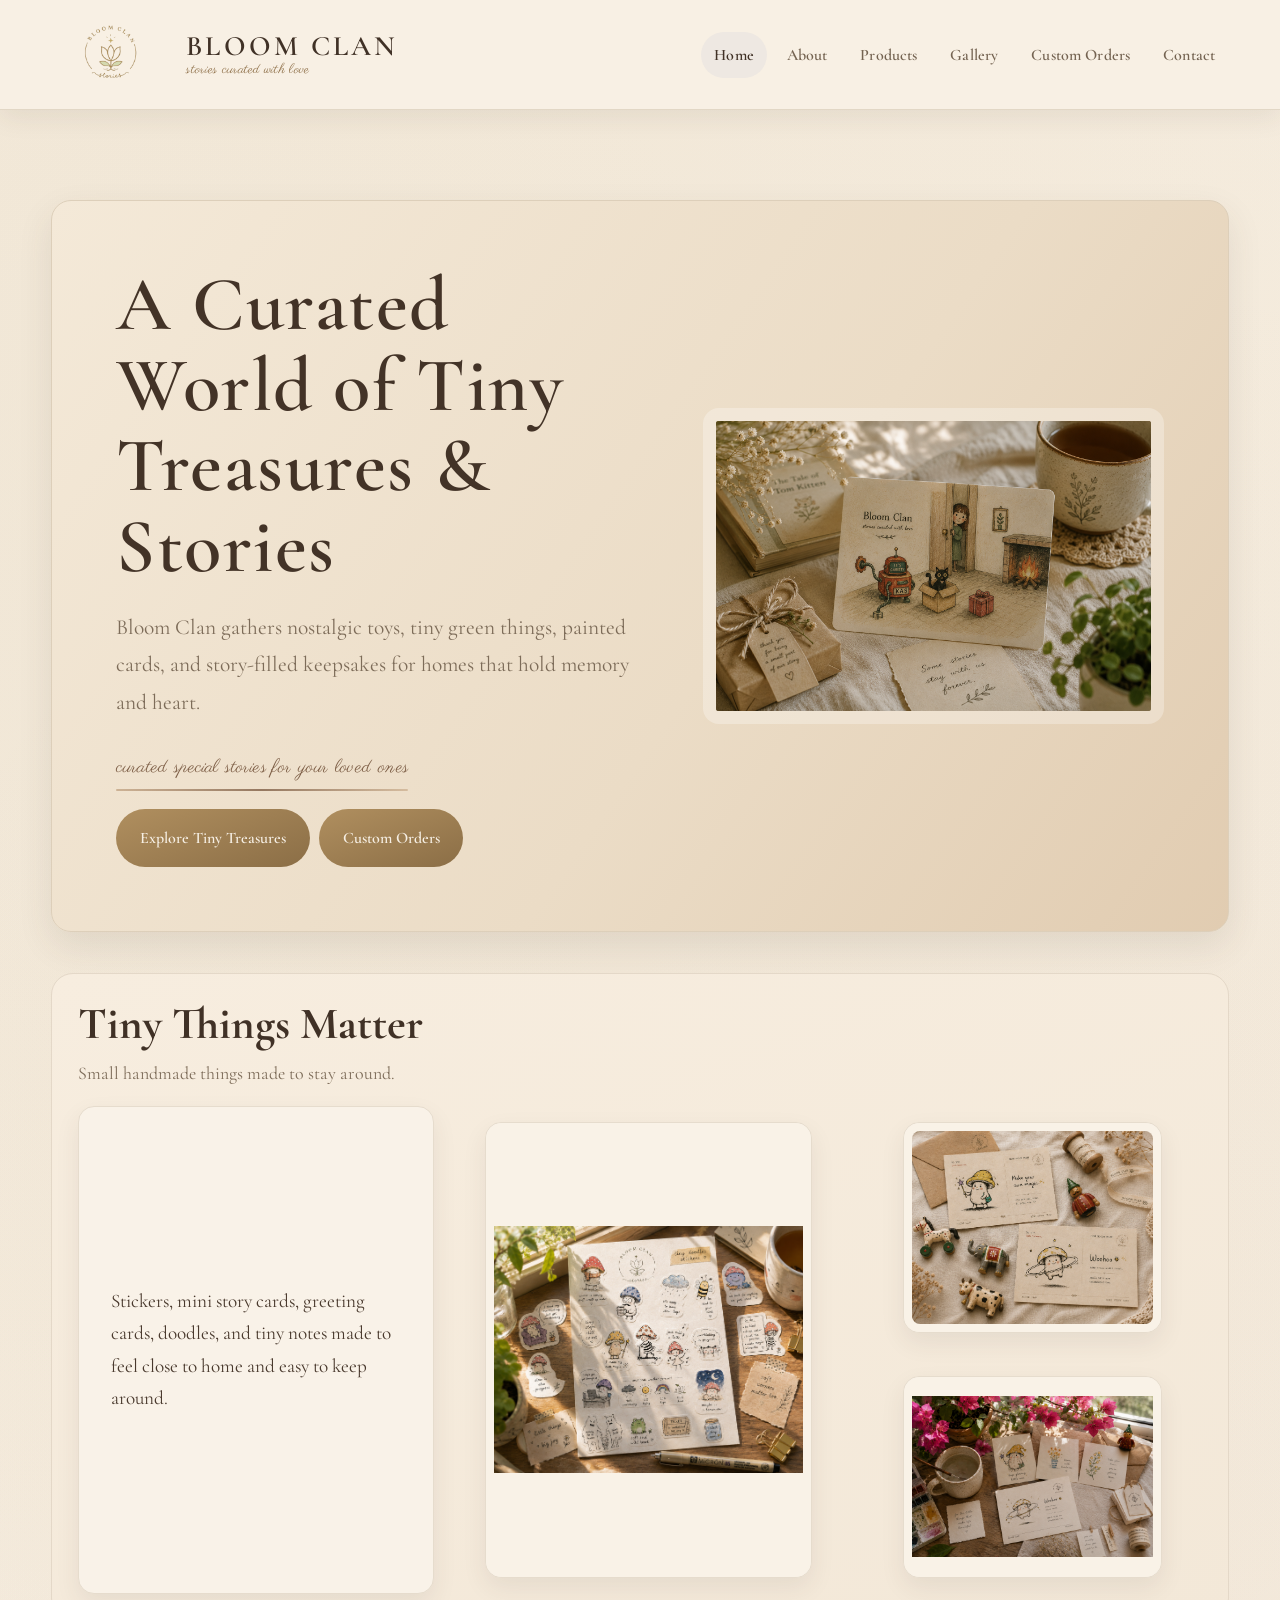
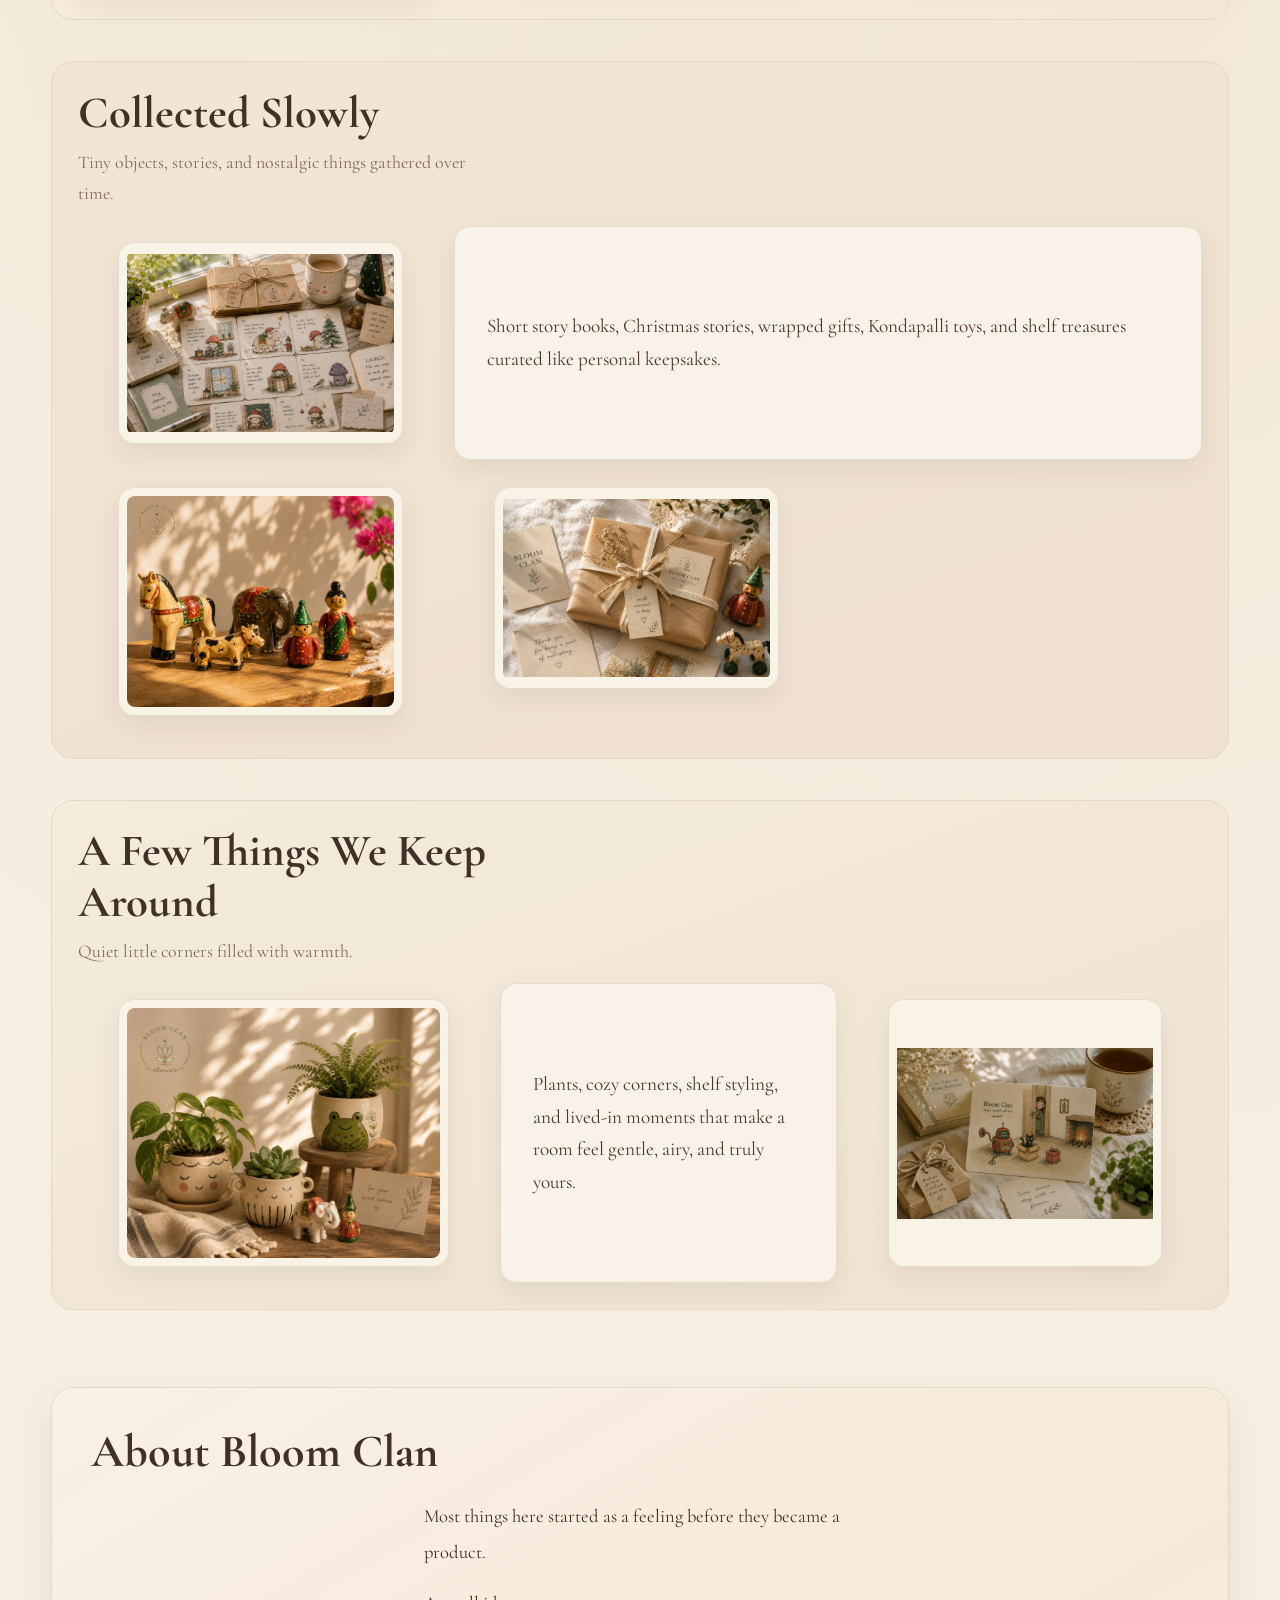
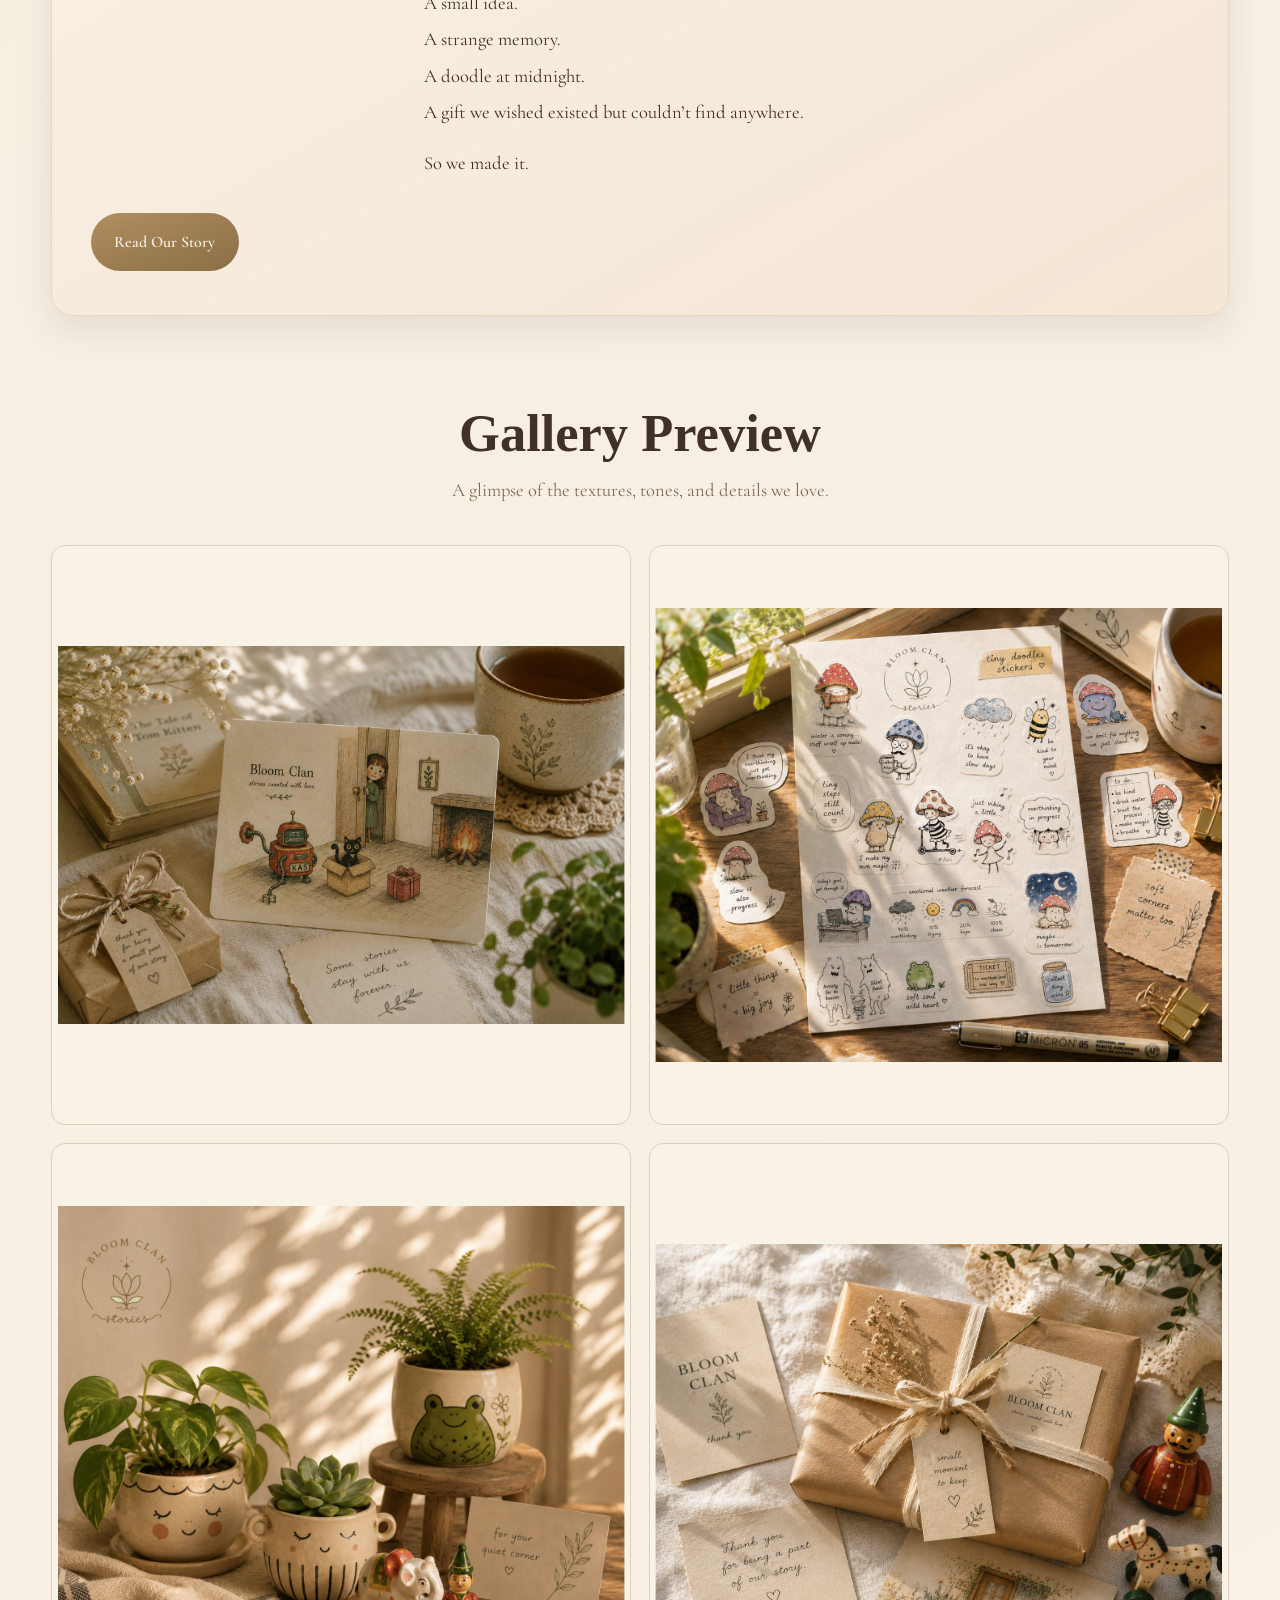
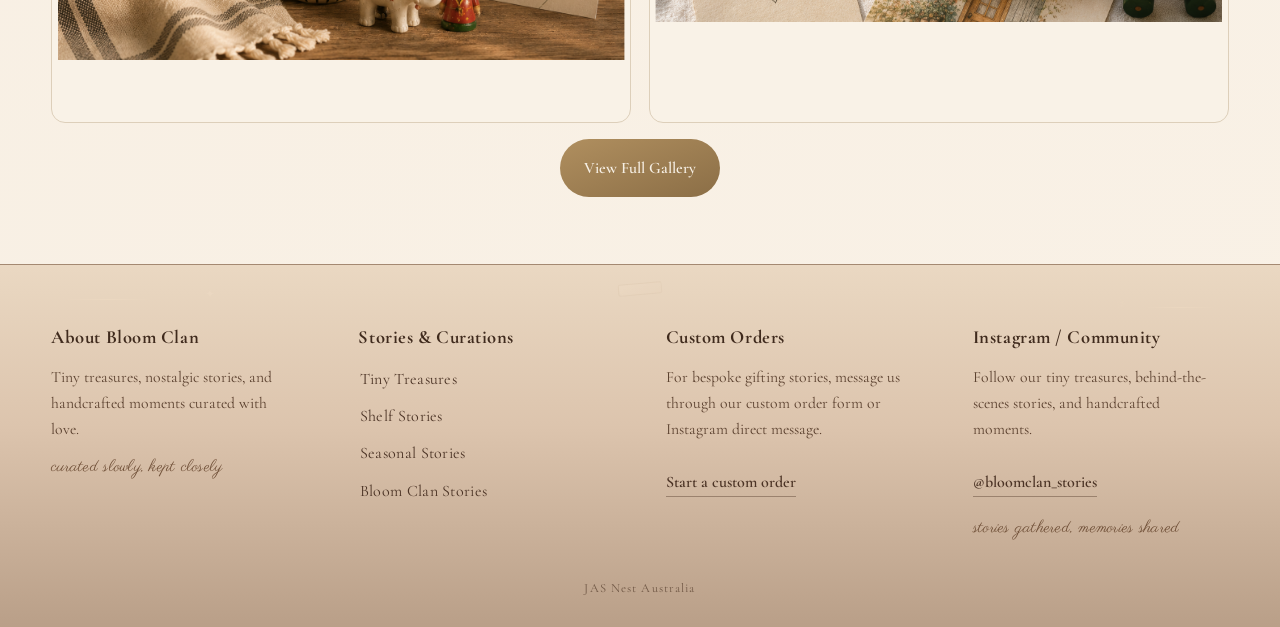
==== commit 040b11d8: "Polish warm palette, footer readability, mobile compactness, and hero note animation" ====
--- a/index.html
+++ b/index.html
@@ -13,6 +13,9 @@
         <div>
           <h1>A Curated World of Tiny Treasures & Stories</h1>
           <p class="lead">Bloom Clan gathers nostalgic toys, tiny green things, painted cards, and story-filled keepsakes for homes that hold memory and heart.</p>
+          <div class="storyline-note" aria-label="Curated note">
+            <span>curated special stories for your loved ones</span>
+          </div>
           <div style="display:flex; gap:.6rem; flex-wrap:wrap; margin-top:1rem;" id="heroActions"></div>
         </div>
         <img src="assets/images/hero-story-card.png" alt="Bloom Clan hero story card with handmade nostalgic keepsakes" />
--- a/styles.css
+++ b/styles.css
@@ -1,11 +1,11 @@
 @import url("https://fonts.googleapis.com/css2?family=Cormorant+Garamond:wght@500;600;700&family=Parisienne&display=swap");
 
 :root {
-  --ivory: #f2eadb;
+  --ivory: #f5ecde;
   --warm-ivory: #f9f1e6;
-  --sage: #8b9875;
-  --sage-deep: #6f795f;
-  --beige: #dbc8ad;
+  --sage: #ab8f73;
+  --sage-deep: #7e5f47;
+  --beige: #dec8ae;
   --muted-gold: #a7834f;
   --ink: #403126;
   --muted-ink: #7d6c59;
@@ -23,7 +23,7 @@
   line-height: 1.75;
   background:
     radial-gradient(circle at 20% 10%, rgba(181, 154, 99, 0.08), transparent 30%),
-    radial-gradient(circle at 80% 30%, rgba(143, 156, 135, 0.08), transparent 35%),
+    radial-gradient(circle at 80% 30%, rgba(186, 151, 117, 0.08), transparent 35%),
     linear-gradient(145deg, var(--ivory), var(--warm-ivory));
 }
 img { max-width: 100%; display: block; }
@@ -56,7 +56,7 @@
 }
 
 .brand-logo-wrap {
-  height: 66px;
+  height: 68px;
   width: auto;
   overflow: hidden;
   display: inline-flex;
@@ -89,14 +89,14 @@
 }
 .brand-name {
   font-family: "Cormorant Garamond", "Times New Roman", serif;
-  font-size: clamp(1.22rem, 1.34rem + 0.42vw, 1.75rem);
+  font-size: clamp(1.26rem, 1.38rem + 0.46vw, 1.86rem);
   letter-spacing: 0.11em;
   text-transform: uppercase;
   font-weight: 600;
 }
 .brand-tagline {
   font-family: "Parisienne", "Brush Script MT", cursive;
-  font-size: clamp(0.72rem, 0.75rem + 0.2vw, 0.9rem);
+  font-size: clamp(0.74rem, 0.77rem + 0.22vw, 0.94rem);
   letter-spacing: 0.02em;
   color: color-mix(in oklab, var(--muted-gold) 74%, var(--ink));
   text-transform: none;
@@ -106,11 +106,16 @@
 
 .menu-toggle {
   display: none;
-  border: 1px solid var(--border);
-  background: color-mix(in oklab, var(--surface) 90%, var(--warm-ivory));
-  color: var(--ink);
-  padding: 0.55rem 0.9rem;
-  border-radius: 10px;
+  border: 1px solid color-mix(in oklab, var(--border) 85%, #f7e8d3);
+  background: linear-gradient(160deg, #fbf2e6, #f3e5d2);
+  color: color-mix(in oklab, var(--ink) 86%, #6a4f38);
+  padding: 0.5rem 0.72rem;
+  border-radius: 999px;
+  font-size: 0.81rem;
+  letter-spacing: 0.02em;
+  font-weight: 600;
+  white-space: nowrap;
+  box-shadow: 0 5px 12px rgba(99, 74, 50, 0.09);
 }
 .nav-links { display: flex; gap: 0.35rem; align-items: center; }
 .nav-links a {
@@ -135,7 +140,7 @@
 
 main { padding: 5.6rem 0 4.2rem; }
 .hero {
-  background: linear-gradient(125deg, #f4e8d6, #e6d6bf 58%, #ddccb2);
+  background: linear-gradient(125deg, #f4e9d8, #ebdcc6 58%, #e1ccb1);
   border: 1px solid var(--border);
   border-radius: var(--radius);
   overflow: hidden;
@@ -153,6 +158,37 @@
   margin: 0;
 }
 .lead { color: var(--muted-ink); font-size: clamp(1.08rem, 1.8vw, 1.34rem); max-width: 56ch; }
+.storyline-note {
+  position: relative;
+  display: inline-block;
+  margin-top: 0.5rem;
+  padding-bottom: 0.55rem;
+  color: #7c5d45;
+  font-family: "Parisienne", "Brush Script MT", cursive;
+  font-size: clamp(1rem, 1.8vw, 1.18rem);
+  letter-spacing: 0.02em;
+}
+.storyline-note::after {
+  content: "";
+  position: absolute;
+  left: 0;
+  bottom: 0.12rem;
+  width: 100%;
+  height: 2px;
+  border-radius: 999px;
+  transform-origin: left center;
+  transform: scaleX(0);
+  background: linear-gradient(90deg, rgba(170, 130, 91, 0.5), rgba(127, 94, 69, 0.8), rgba(183, 145, 106, 0.45));
+  animation: lineReveal 5s ease forwards, softTwinkle 5s ease-in-out 1.2s infinite;
+}
+@keyframes lineReveal {
+  from { transform: scaleX(0); }
+  to { transform: scaleX(1); }
+}
+@keyframes softTwinkle {
+  0%, 100% { filter: brightness(1); opacity: 0.72; }
+  50% { filter: brightness(1.08); opacity: 0.95; }
+}
 
 .section-title { text-align: center; margin: 5.5rem 0 2.4rem; }
 .section-title h2 { font-family: Georgia, serif; margin: 0; font-size: clamp(2.1rem, 4.1vw, 3.35rem); line-height: 1.12; }
@@ -212,60 +248,132 @@
 textarea { min-height: 130px; resize: vertical; }
 
 .site-footer {
-  background: linear-gradient(150deg, #3f2f25, #2f241d 50%, #4a3a2d);
-  color: #f4e9dd;
-  padding: 3.1rem 0;
-  border-top: 1px solid rgba(181, 154, 99, 0.4);
-}
-.footer-grid { display: grid; grid-template-columns: 1.2fr 1fr 1fr 1fr; gap: 2rem; align-items: start; }
-.footer-logo { width: min(220px, 100%); height: auto; margin-bottom: 0.5rem; filter: saturate(75%) brightness(1.08); }
-.site-footer h3 { font-family: "Cormorant Garamond", serif; margin: 0 0 0.55rem; font-size: 1.3rem; color: #d8bf8a; letter-spacing: .03em; }
-.site-footer ul { list-style: none; margin: 0; padding: 0; display: grid; gap: 0.3rem; }
-.small { color: #dbcfc1; font-size: 0.94rem; margin: 0.3rem 0; }
-
-@media (max-width: 960px) {
-  .header-inner { min-height: 78px; }
-  .brand-logo-wrap { height: 56px; }
-  .brand-name { font-size: clamp(1.05rem, 2.9vw, 1.28rem); }
-  .brand-tagline { font-size: clamp(0.64rem, 1.8vw, 0.78rem); }
-  .hero-inner { grid-template-columns: 1fr; min-height: auto; gap: 2rem; padding: clamp(1.5rem, 6vw, 2.8rem); }
-  .card-grid { grid-template-columns: repeat(2, minmax(0, 1fr)); }
-  .gallery-grid { grid-template-columns: repeat(2, minmax(0, 1fr)); }
-  .footer-grid { grid-template-columns: 1fr 1fr; }
-}
-@media (max-width: 700px) {
-  .header-inner { min-height: 72px; padding: 0.7rem 0; }
-  .brand { gap: 0.55rem; }
-  .brand-logo-wrap { height: 50px; }
-  .brand-name { font-size: 1rem; letter-spacing: 0.05em; }
-  .brand-tagline { font-size: 0.62rem; }
-  .menu-toggle { display: block; margin-left: auto; }
-  .nav-links {
-    display: none;
-    position: absolute;
-    right: 4%;
-    top: calc(100% - 6px);
-    background: color-mix(in oklab, var(--surface) 90%, var(--warm-ivory));
-    border: 1px solid var(--border);
-    border-radius: 14px;
-    box-shadow: var(--shadow);
-    padding: 0.5rem;
-    flex-direction: column;
-    align-items: stretch;
-    width: min(300px, 92vw);
-  }
-  .nav-links.show { display: flex; }
-  .card-grid { grid-template-columns: 1fr; }
-  .gallery-grid { grid-template-columns: repeat(2, minmax(0, 1fr)); }
-  .footer-grid { grid-template-columns: 1fr; }
-  main { padding-top: 2.8rem; }
-  .hero h1 {
-  color: color-mix(in oklab, var(--ink) 90%, #5a4433); font-size: clamp(2.05rem, 10.2vw, 2.8rem); }
-  .section-title { margin-top: 4rem; }
-}
-
-.site-footer a{color:#ead9be; text-decoration:none; border-bottom:1px solid transparent; transition:border-color .2s,color .2s;}
-.site-footer a:hover,.site-footer a:focus-visible{color:#f5e8d0;border-color:rgba(245,232,208,.6);}
+  position: relative;
+  overflow: hidden;
+  background:
+    linear-gradient(180deg, #ead8c2 0%, #dcc4ad 45%, #b99f88 100%),
+    radial-gradient(120% 86% at 14% 6%, rgba(252, 241, 225, 0.24), transparent 58%),
+    radial-gradient(118% 94% at 86% 96%, rgba(162, 129, 99, 0.16), transparent 66%),
+    repeating-linear-gradient(44deg, rgba(255, 250, 241, 0.025) 0 2px, rgba(92, 67, 47, 0.015) 2px 4px);
+  color: #5b412f;
+  padding: 3.5rem 0 1.7rem;
+  border-top: 1px solid rgba(104, 73, 50, 0.26);
+}
+.footer-paper-grain {
+  position: absolute;
+  inset: 0;
+  pointer-events: none;
+  background:
+    radial-gradient(circle at 12% 18%, rgba(244, 226, 202, 0.08) 0 1px, transparent 2px),
+    radial-gradient(circle at 88% 72%, rgba(244, 226, 202, 0.06) 0 1px, transparent 2px);
+  opacity: 0.55;
+}
+.footer-shell { position: relative; z-index: 1; }
+.footer-grid {
+  display: grid;
+  grid-template-columns: repeat(4, minmax(0, 1fr));
+  gap: clamp(2rem, 4vw, 4rem);
+  align-items: start;
+}
+.footer-block { position: relative; margin: 0; align-self: start; }
+.footer-heading {
+  margin: 0 0 0.7rem;
+  color: #3f2a1d;
+  font-size: clamp(1.12rem, 1.45vw, 1.26rem);
+  letter-spacing: 0.03em;
+}
+.footer-body {
+  margin: 0;
+  color: #5b412f;
+  line-height: 1.68;
+  font-size: clamp(0.98rem, 1.1vw, 1.04rem);
+  max-width: 34ch;
+}
+.footer-script {
+  margin: 0.5rem 0 0;
+  font-family: "Parisienne", "Brush Script MT", cursive;
+  color: #6f4f37;
+  font-size: clamp(1.08rem, 1.35vw, 1.16rem);
+  letter-spacing: 0.015em;
+}
+.footer-editorial {
+  display: grid;
+  justify-items: start;
+  gap: 0.58rem;
+}
+.footer-editorial a {
+  font-size: clamp(1rem, 1.1vw, 1.06rem);
+  color: #4b3325;
+  letter-spacing: 0.02em;
+  padding-left: 0.08rem;
+  transition: color .22s ease, transform .22s ease, text-shadow .22s ease;
+}
+.footer-editorial a:hover,
+.footer-editorial a:focus-visible {
+  color: #3f2a1d;
+  transform: translateX(2px);
+  text-shadow: 0 2px 10px rgba(74, 45, 28, 0.14);
+}
+.footer-inline-link {
+  display: inline-flex;
+  margin-top: 0.5rem;
+  color: #4b3325;
+  border-bottom: 1px solid rgba(75, 51, 37, 0.4);
+  transition: border-color .2s ease, color .2s ease;
+}
+.footer-inline-link:hover,
+.footer-inline-link:focus-visible {
+  color: #3f2a1d;
+  border-color: rgba(63, 42, 29, 0.65);
+}
+
+.footer-inline-link--key {
+  font-weight: 600;
+  color: #4b3325;
+  text-shadow: none;
+}
+.footer-divider {
+  width: min(220px, 70%);
+  height: 1px;
+  margin: 1rem 0;
+  background: linear-gradient(90deg, rgba(255, 238, 215, 0), rgba(255, 238, 215, 0.56), rgba(255, 238, 215, 0));
+}
+.footer-copyright {
+  margin: 2.2rem 0 0;
+  text-align: center;
+  font-size: 0.78rem;
+  letter-spacing: 0.09em;
+  color: #6f5745;
+}
+.footer-decor {
+  position: absolute;
+  inset: 0;
+  pointer-events: none;
+  color: rgba(252, 233, 210, 0.14);
+  font-size: 0.78rem;
+}
+.decor-star { position: absolute; top: 1.2rem; left: 16%; }
+.decor-mushroom { position: absolute; right: 12%; top: 1.8rem; font-size: 0.72rem; opacity: 0.22; }
+.decor-line {
+  position: absolute;
+  height: 1px;
+  background: linear-gradient(90deg, transparent, rgba(249, 228, 201, 0.24), transparent);
+}
+.decor-line--left { top: 2.15rem; left: 5%; width: 88px; }
+.decor-line--right { top: 2.6rem; right: 5%; width: 72px; }
+.decor-tape {
+  filter: saturate(0.88);
+  position: absolute;
+  top: 1.14rem;
+  left: calc(50% - 22px);
+  width: 44px;
+  height: 12px;
+  background: linear-gradient(150deg, rgba(245, 227, 205, 0.22), rgba(235, 205, 174, 0.22));
+  border: 1px solid rgba(191, 158, 127, 0.2);
+  border-radius: 2px;
+  transform: rotate(-5deg);
+  opacity: 0.55;
+}
 
 .emotion-section {
   margin-top: clamp(2rem, 3.2vw, 2.9rem);
@@ -275,7 +383,7 @@
 }
 .emotion-section--one { background: linear-gradient(160deg, #f7eddf, #f3e8d8); }
 .emotion-section--two { background: linear-gradient(160deg, #f2e5d5, #efe0cf); scroll-margin-top: 8.8rem; }
-.emotion-section--three { background: linear-gradient(160deg, #f3ecdf, #edf1e4); }
+.emotion-section--three { background: linear-gradient(160deg, #f4ebdd, #f0e2d1); }
 
 .emotion-heading { max-width: 52ch; margin-bottom: 1rem; }
 .emotion-heading h2 {
@@ -331,7 +439,7 @@
 .about-editorial {
   margin-top: clamp(3.8rem, 6vw, 6.2rem);
   padding: clamp(1.6rem, 3vw, 2.8rem);
-  background: linear-gradient(150deg, rgba(249, 240, 228, 0.95), rgba(241, 230, 214, 0.93));
+  background: linear-gradient(150deg, rgba(249, 240, 228, 0.96), rgba(243, 230, 212, 0.94));
   border: 1px solid color-mix(in oklab, var(--border) 78%, #fff);
   border-radius: calc(var(--radius) + 3px);
   box-shadow: var(--shadow);
@@ -354,40 +462,9 @@
   line-height: 1.95;
 }
 .about-copy p:nth-child(2) { white-space: pre-line; }
-.about-action { margin-top: 1.4rem; }
+.about-action { margin-top: 2rem; padding-bottom: 0.35rem; }
 .gallery-preview-section { margin: 1.2rem 0 0; }
 
-@media (max-width: 960px) {
-  .emotion-layout--one,
-  .emotion-layout--two,
-  .emotion-layout--three,
-  .about-copy {
-    grid-template-columns: 1fr 1fr;
-  }
-  .emotion-layout--one .emotion-note,
-  .emotion-layout--one .emotion-image.large,
-  .emotion-layout--two .emotion-note,
-  .emotion-layout--two .emotion-image.tall {
-    grid-row: auto;
-    grid-column: span 2;
-  }
-  .about-copy { grid-template-columns: 1fr; }
-}
-
-@media (max-width: 700px) {
-  .emotion-layout--one,
-  .emotion-layout--two,
-  .emotion-layout--three,
-  .about-copy {
-    grid-template-columns: 1fr;
-  }
-  .emotion-layout--one .emotion-note,
-  .emotion-layout--one .emotion-image.large,
-  .emotion-layout--two .emotion-note,
-  .emotion-layout--two .emotion-image.tall {
-    grid-column: auto;
-  }
-}
 
 
 .about-editorial--teaser .about-copy { max-width: 54ch; }
@@ -397,3 +474,253 @@
   font-size: clamp(2.2rem, 4.1vw, 3.2rem);
   line-height: 1.1;
 }
+
+.page-about main { position: relative; }
+.page-about .about-editorial--full {
+  position: relative;
+  overflow: hidden;
+  isolation: isolate;
+  min-height: 560px;
+  padding-bottom: clamp(3.4rem, 5.2vw, 4.8rem);
+  background:
+    linear-gradient(180deg, rgba(252, 246, 236, 0.98) 0%, rgba(245, 234, 216, 0.97) 56%, rgba(236, 220, 198, 0.96) 100%),
+    radial-gradient(130% 90% at 10% 14%, rgba(244, 226, 195, 0.14) 0%, rgba(244, 226, 195, 0) 60%),
+    radial-gradient(128% 94% at 90% 84%, rgba(214, 188, 155, 0.12) 0%, rgba(214, 188, 155, 0) 62%);
+}
+.page-about .about-editorial--full::before,
+.page-about .about-editorial--full::after {
+  content: "";
+  position: absolute;
+  inset: 0;
+  pointer-events: none;
+  z-index: 0;
+}
+.page-about .about-editorial--full::before {
+  background:
+    radial-gradient(120% 78% at 6% 50%, rgba(155, 122, 89, 0.14), transparent 68%),
+    radial-gradient(120% 78% at 94% 50%, rgba(155, 122, 89, 0.14), transparent 68%),
+    radial-gradient(56% 82% at 50% 47%, rgba(248, 239, 226, 0.96) 0%, rgba(248, 239, 226, 0.9) 60%, rgba(248, 239, 226, 0.15) 92%, transparent 100%),
+    url("assets/images/about-bg-reference.png") center center / contain no-repeat,
+    radial-gradient(circle at 9% 12%, rgba(94, 71, 45, 0.09) 0 1px, transparent 1.8px),
+    radial-gradient(circle at 17% 9%, rgba(94, 71, 45, 0.07) 0 1.1px, transparent 2px),
+    radial-gradient(circle at 91% 14%, rgba(94, 71, 45, 0.09) 0 1.1px, transparent 2px),
+    radial-gradient(circle at 83% 87%, rgba(94, 71, 45, 0.07) 0 1.1px, transparent 2px);
+  opacity: 0.44;
+}
+.page-about .about-editorial--full::after {
+  background:
+    radial-gradient(60% 90% at 50% 48%, rgba(252, 248, 241, 0.24), rgba(252, 248, 241, 0.12) 72%, rgba(252, 248, 241, 0.03)),
+    linear-gradient(14deg, rgba(148, 117, 88, 0.07) 10%, transparent 10.5%) 5% 20% / 68px 18px no-repeat,
+    linear-gradient(-14deg, rgba(148, 117, 88, 0.07) 10%, transparent 10.5%) 84% 82% / 72px 18px no-repeat,
+    radial-gradient(ellipse at 12% 86%, rgba(158, 132, 101, 0.07), transparent 68%),
+    radial-gradient(ellipse at 88% 17%, rgba(158, 132, 101, 0.07), transparent 68%);
+  opacity: 0.1;
+}
+.page-about .about-editorial--full > * {
+  position: relative;
+  z-index: 1;
+}
+
+
+@media (min-width: 1024px) {
+  .header-inner { min-height: 88px; padding: 0.92rem 0; }
+  .brand-logo-wrap { height: 80px; }
+  .brand-name { font-size: clamp(1.44rem, 1.36rem + 0.5vw, 1.98rem); }
+  .brand-tagline { font-size: clamp(0.78rem, 0.74rem + 0.18vw, 0.98rem); }
+  main { padding-top: 5.6rem; }
+}
+
+@media (min-width: 768px) and (max-width: 1023px) {
+  .header-inner { min-height: 80px; }
+  .brand-logo-wrap { height: 62px; }
+  .brand-name { font-size: clamp(1.12rem, 2.35vw, 1.36rem); }
+  .brand-tagline { font-size: clamp(0.66rem, 1.34vw, 0.82rem); }
+  main { padding: 4.5rem 0 3.4rem; }
+  .hero-inner { grid-template-columns: 1fr; min-height: auto; gap: 1.8rem; padding: clamp(1.5rem, 4.2vw, 2.4rem); }
+  .hero h1 { font-size: clamp(2.25rem, 5vw, 3rem); }
+  .lead { font-size: clamp(1rem, 1.5vw, 1.15rem); }
+  .section-title { margin: 4.2rem 0 2rem; }
+  .section-title h2 { font-size: clamp(1.9rem, 3.8vw, 2.6rem); }
+  .card-grid { grid-template-columns: repeat(2, minmax(0, 1fr)); gap: 1.3rem; }
+  .product-card .content { padding: 1.2rem; }
+  .gallery-grid { grid-template-columns: repeat(2, minmax(0, 1fr)); gap: 0.9rem; }
+  .footer-grid { grid-template-columns: repeat(2, minmax(0, 1fr)); gap: clamp(1.3rem, 2.8vw, 2.15rem); }
+  .footer-body { max-width: 36ch; }
+  .footer-editorial { gap: 0.5rem; }
+  .decor-line--left,
+  .decor-line--right { width: 48px; }
+
+  .emotion-section { margin-top: 1.9rem; padding: 1.2rem; }
+  .emotion-heading h2 { font-size: clamp(1.8rem, 3.2vw, 2.3rem); }
+  .emotion-heading p { font-size: 1rem; }
+  .emotion-layout--one,
+  .emotion-layout--two,
+  .emotion-layout--three { grid-template-columns: 1fr 1fr; gap: 0.6rem; }
+  .emotion-layout--one .emotion-note,
+  .emotion-layout--one .emotion-image.large,
+  .emotion-layout--two .emotion-note,
+  .emotion-layout--two .emotion-image.tall { grid-row: auto; grid-column: span 2; }
+  .emotion-note { padding: 1.1rem; }
+  .emotion-note p { font-size: 1.02rem; line-height: 1.58; }
+  .emotion-image img { min-height: 160px; padding: 0.4rem; }
+
+  .about-editorial { margin-top: 3rem; padding: 1.4rem; }
+  .page-about .about-editorial--full { min-height: 520px; padding-bottom: 3.8rem; }
+  .about-editorial--full h1 { font-size: clamp(1.95rem, 4.2vw, 2.4rem); }
+  .about-copy p { font-size: 1.05rem; line-height: 1.75; }
+  .page-about .about-editorial--full::before {
+    background:
+      url("assets/images/about-bg-reference.png") center center / contain no-repeat,
+      radial-gradient(circle at 10% 11%, rgba(94, 71, 45, 0.07) 0 1px, transparent 1.8px),
+      radial-gradient(circle at 88% 15%, rgba(94, 71, 45, 0.07) 0 1px, transparent 1.8px);
+    opacity: 0.32;
+  }
+  .page-about .about-editorial--full::after { opacity: 0.08; }
+}
+
+@media (max-width: 767px) {
+  .header-inner { min-height: 72px; padding: 0.68rem 0; }
+  .brand { gap: 0.5rem; }
+  .brand-logo-wrap { height: 50px; }
+  .brand-name { font-size: 0.98rem; letter-spacing: 0.05em; }
+  .brand-tagline { font-size: 0.6rem; }
+  .menu-toggle { display: block; margin-left: auto; }
+  .nav-links { display: none; position: absolute; right: 4%; top: calc(100% - 6px); background: color-mix(in oklab, var(--surface) 90%, var(--warm-ivory)); border: 1px solid var(--border); border-radius: 14px; box-shadow: var(--shadow); padding: 0.5rem; flex-direction: column; align-items: stretch; width: min(300px, 92vw); }
+  .nav-links.show { display: flex; }
+  .storyline-note {
+    font-size: 1rem;
+    padding-bottom: 0.44rem;
+  }
+  .storyline-note::after {
+    animation: none;
+    transform: scaleX(1);
+    opacity: 0.65;
+  }
+
+  main { padding: 3.35rem 0 2.6rem; }
+  .hero-inner { grid-template-columns: 1fr; min-height: auto; gap: 1.35rem; padding: 1.25rem; }
+  .hero h1 { font-size: clamp(1.78rem, 8.2vw, 2.3rem); line-height: 1.08; }
+  .lead { font-size: 0.96rem; line-height: 1.48; }
+  .section-title { margin: 3.1rem 0 1.35rem; }
+  .section-title h2 { font-size: clamp(1.65rem, 7vw, 2rem); }
+  .section-title p { font-size: 0.92rem; line-height: 1.45; }
+
+  .card-grid { grid-template-columns: 1fr; gap: 1rem; }
+  .product-card img { aspect-ratio: 5 / 4; padding: 0.3rem; }
+  .product-card .content { padding: 1rem; }
+  .product-card h3 { font-size: 1.16rem; }
+
+  .emotion-section { margin-top: 1.2rem; padding: 1rem; }
+  .emotion-heading { margin-bottom: 0.75rem; }
+  .emotion-heading h2 { font-size: clamp(1.5rem, 6.5vw, 1.9rem); }
+  .emotion-heading p { font-size: 0.9rem; line-height: 1.4; }
+  .emotion-layout--one,
+  .emotion-layout--two,
+  .emotion-layout--three,
+  .about-copy { grid-template-columns: 1fr; gap: 0.55rem; }
+  .emotion-layout--one .emotion-note,
+  .emotion-layout--one .emotion-image.large,
+  .emotion-layout--two .emotion-note,
+  .emotion-layout--two .emotion-image.tall { grid-column: auto; grid-row: auto; }
+  .emotion-note { padding: 0.9rem; }
+  .emotion-note p { font-size: 0.96rem; line-height: 1.46; }
+  .emotion-image img { min-height: 132px; padding: 0.25rem; }
+
+  .about-editorial { margin-top: 2.2rem; padding: 1.1rem 1rem; }
+  .about-editorial--full { margin-top: 0.8rem; }
+  .page-about .about-editorial--full { min-height: 480px; padding-bottom: 3.3rem; }
+  .about-editorial--full h1 { font-size: clamp(1.7rem, 7.1vw, 2.05rem); margin-bottom: 0.85rem; }
+  .about-copy { gap: 0.7rem; }
+  .about-copy p { font-size: 0.94rem; line-height: 1.5; }
+  .about-action { margin-top: 1.7rem; padding-bottom: 0.25rem; }
+  .page-about .about-editorial--full::before {
+    background:
+      url("assets/images/about-bg-mobile.png") center 58% / cover no-repeat,
+      radial-gradient(72% 56% at 8% 8%, rgba(155, 122, 89, 0.11), rgba(155, 122, 89, 0) 72%),
+      radial-gradient(72% 56% at 95% 15%, rgba(155, 122, 89, 0.1), rgba(155, 122, 89, 0) 74%),
+      radial-gradient(70% 50% at 12% 90%, rgba(155, 122, 89, 0.1), rgba(155, 122, 89, 0) 74%),
+      radial-gradient(72% 52% at 95% 91%, rgba(155, 122, 89, 0.1), rgba(155, 122, 89, 0) 74%),
+      radial-gradient(circle at 12% 10%, rgba(94, 71, 45, 0.12) 0 1px, transparent 1.8px),
+      radial-gradient(circle at 18% 14%, rgba(94, 71, 45, 0.1) 0 1px, transparent 1.9px),
+      radial-gradient(circle at 86% 14%, rgba(94, 71, 45, 0.11) 0 1px, transparent 1.8px),
+      radial-gradient(circle at 89% 88%, rgba(94, 71, 45, 0.11) 0 1px, transparent 1.8px),
+      radial-gradient(circle at 9% 84%, rgba(94, 71, 45, 0.1) 0 1px, transparent 1.9px);
+    background-position:
+      center center,
+      left top,
+      right top,
+      left bottom,
+      right bottom,
+      0 0,
+      0 0,
+      0 0,
+      0 0,
+      0 0;
+    opacity: 0.41;
+  }
+  .page-about .about-editorial--full::after {
+    background:
+      radial-gradient(64% 74% at 34% 50%, rgba(252, 248, 241, 0.6), rgba(252, 248, 241, 0.24) 70%, rgba(252, 248, 241, 0.08)),
+      linear-gradient(14deg, rgba(148, 117, 88, 0.08) 10%, transparent 10.4%) 5% 9% / 64px 17px no-repeat,
+      linear-gradient(-14deg, rgba(148, 117, 88, 0.08) 10%, transparent 10.4%) 86% 82% / 66px 17px no-repeat;
+    opacity: 0.1;
+  }
+
+  .gallery-grid { grid-template-columns: repeat(2, minmax(0, 1fr)); gap: 0.65rem; }
+  .gallery-grid img { border-radius: 10px; padding: 0.2rem; }
+
+  .copy, .form-card { padding: 1rem; border-radius: 14px; }
+  form { gap: 0.75rem; }
+  label { font-size: 0.92rem; }
+  input, textarea, select { padding: 0.68rem; margin-top: 0.24rem; border-radius: 9px; }
+  textarea { min-height: 112px; }
+
+  .page-contact main,
+  .page-custom-orders main { padding-top: 2.95rem; }
+  .page-contact .section-title,
+  .page-custom-orders .section-title { margin: 2.5rem 0 1.2rem; }
+  .page-contact .copy,
+  .page-custom-orders .copy { line-height: 1.68; }
+  .page-contact .form-card,
+  .page-custom-orders .form-card { padding: 0.86rem; }
+  .page-contact form,
+  .page-custom-orders form { gap: 0.62rem; }
+  .page-contact input,
+  .page-contact select,
+  .page-custom-orders input,
+  .page-custom-orders select { min-height: 2.28rem; padding-top: 0.56rem; padding-bottom: 0.56rem; }
+
+  .footer-grid { grid-template-columns: 1fr; gap: 1.1rem; text-align: left; }
+  .site-footer { padding: 2.55rem 0 1.2rem; }
+  .footer-heading { font-size: 1.04rem; margin-bottom: 0.4rem; }
+  .footer-body { font-size: 0.95rem; line-height: 1.5; }
+  .footer-editorial a { font-size: 0.97rem; }
+  .footer-script { margin-top: 0.35rem; font-size: 1rem; }
+  .footer-heading,
+  .footer-body,
+  .footer-script,
+  .footer-editorial a { text-align: left; }
+  .footer-editorial { justify-items: start; gap: 0.45rem; padding-top: 0; }
+  .footer-divider { width: min(220px, 92%); }
+  .footer-copyright { margin-top: 1.25rem; font-size: 0.79rem; }
+  .decor-tape { top: 0.95rem; width: 30px; left: calc(50% - 15px); }
+  .decor-line--left,
+  .decor-line--right { display: none; }
+  .decor-star { left: 9%; top: 1rem; }
+  .decor-mushroom { right: 9%; top: 1.2rem; }
+}
+
+@media (max-width: 390px) {
+  .menu-toggle {
+    font-size: 0.75rem;
+    padding: 0.44rem 0.58rem;
+  }
+  .storyline-note { font-size: 0.94rem; }
+}
+
+@media (prefers-reduced-motion: reduce) {
+  .storyline-note::after {
+    animation: none;
+    transform: scaleX(1);
+  }
+}
